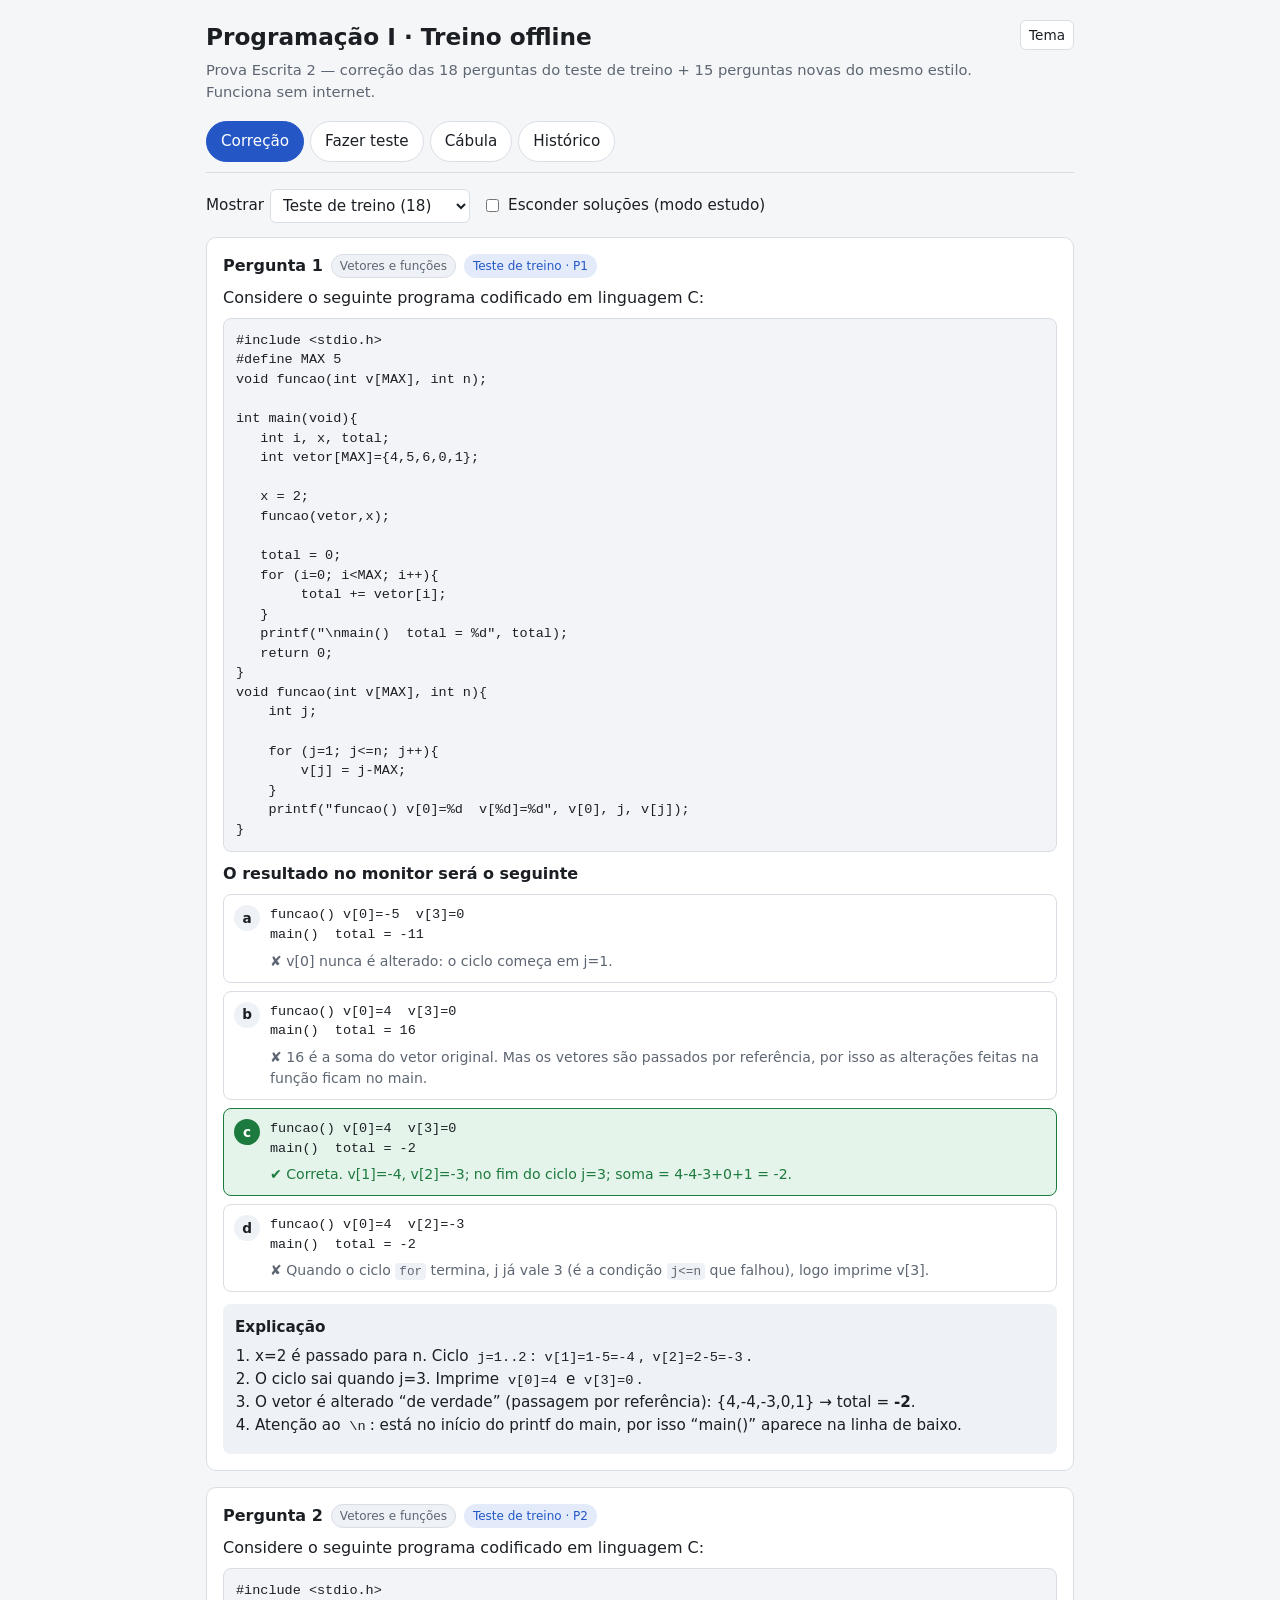
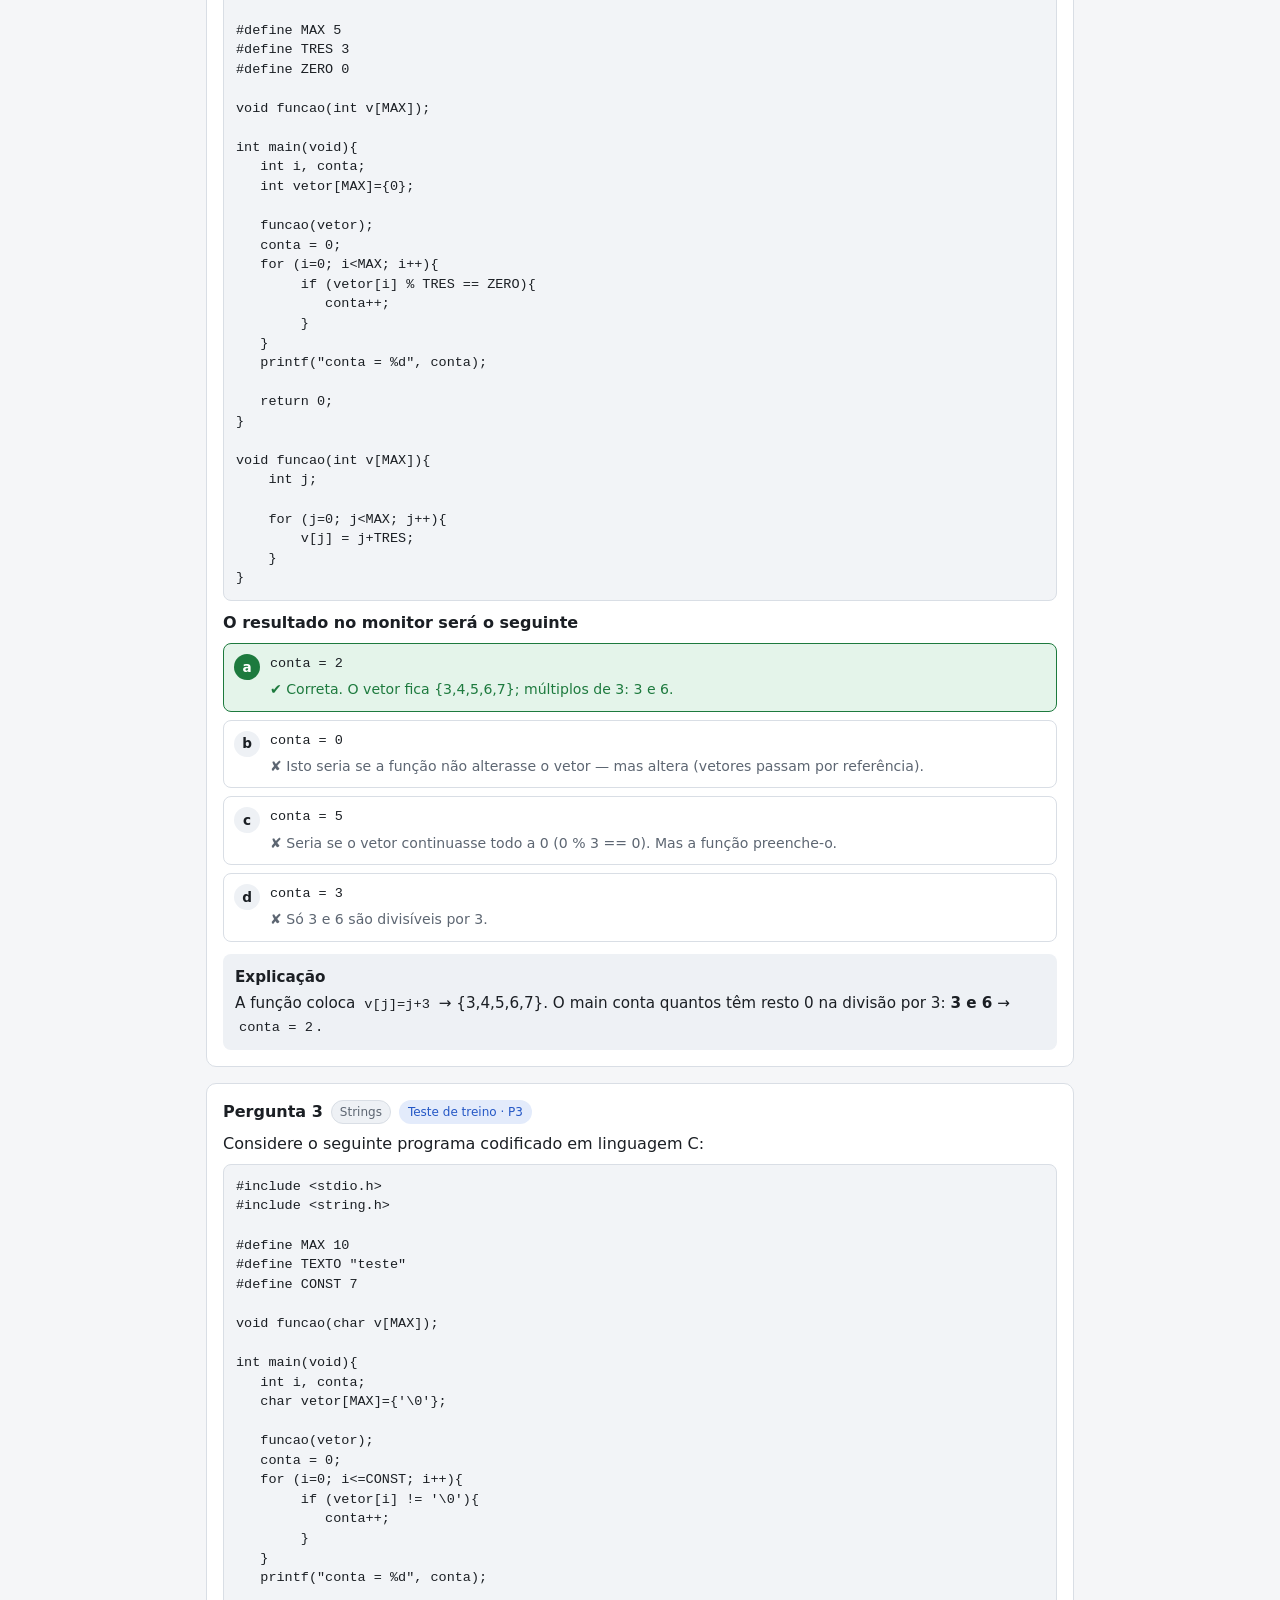
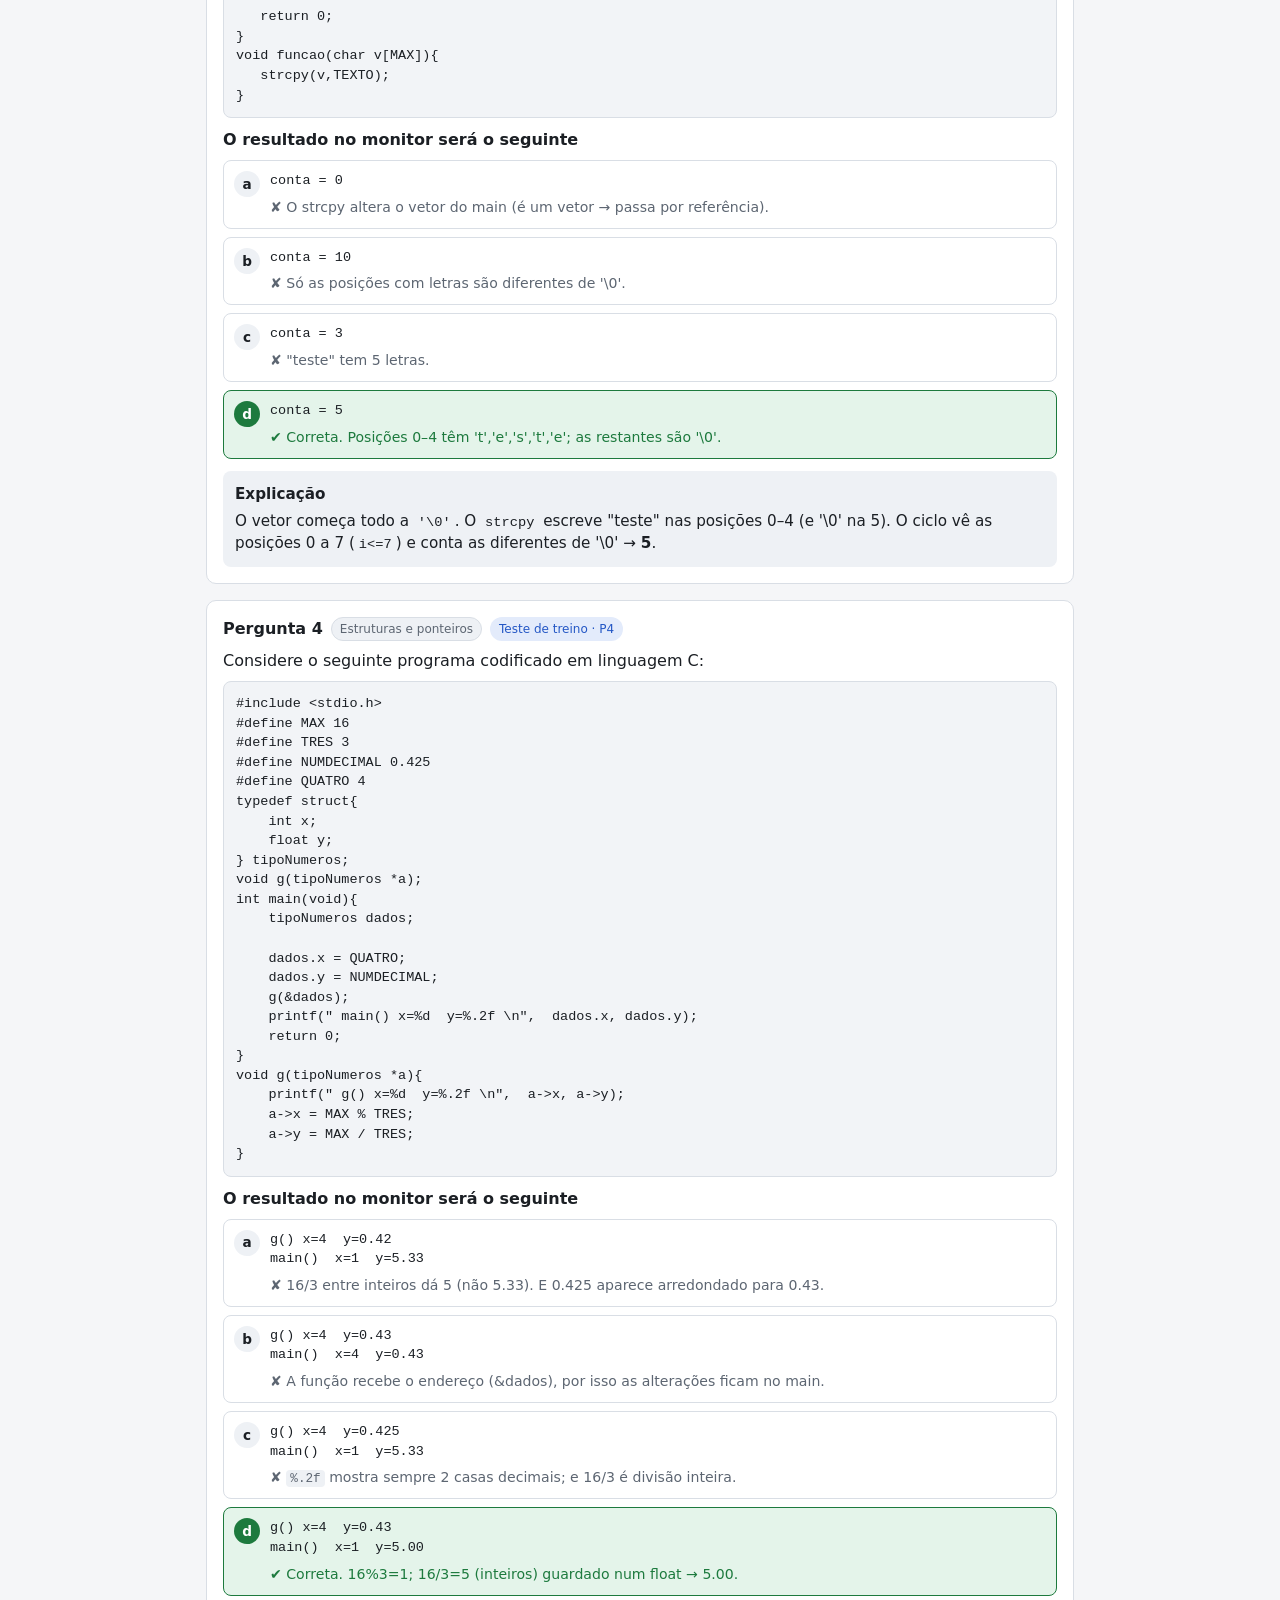
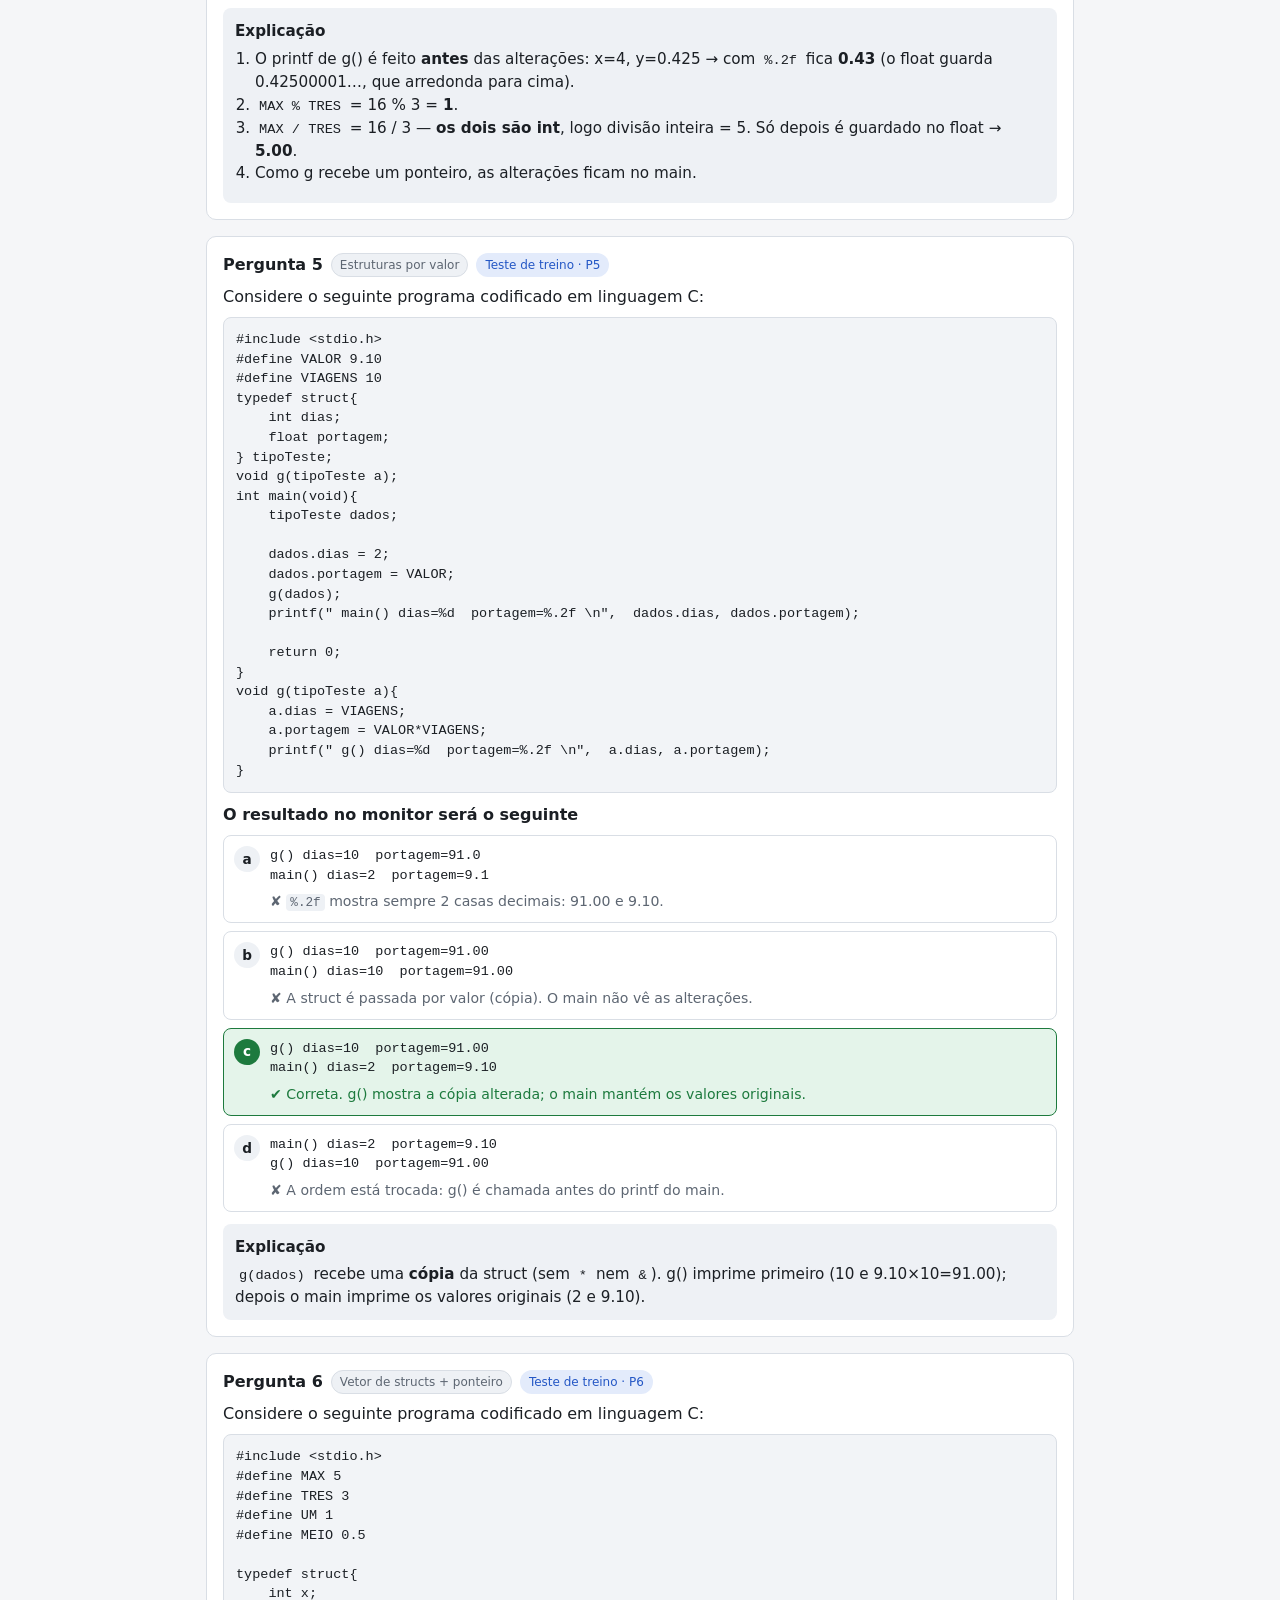
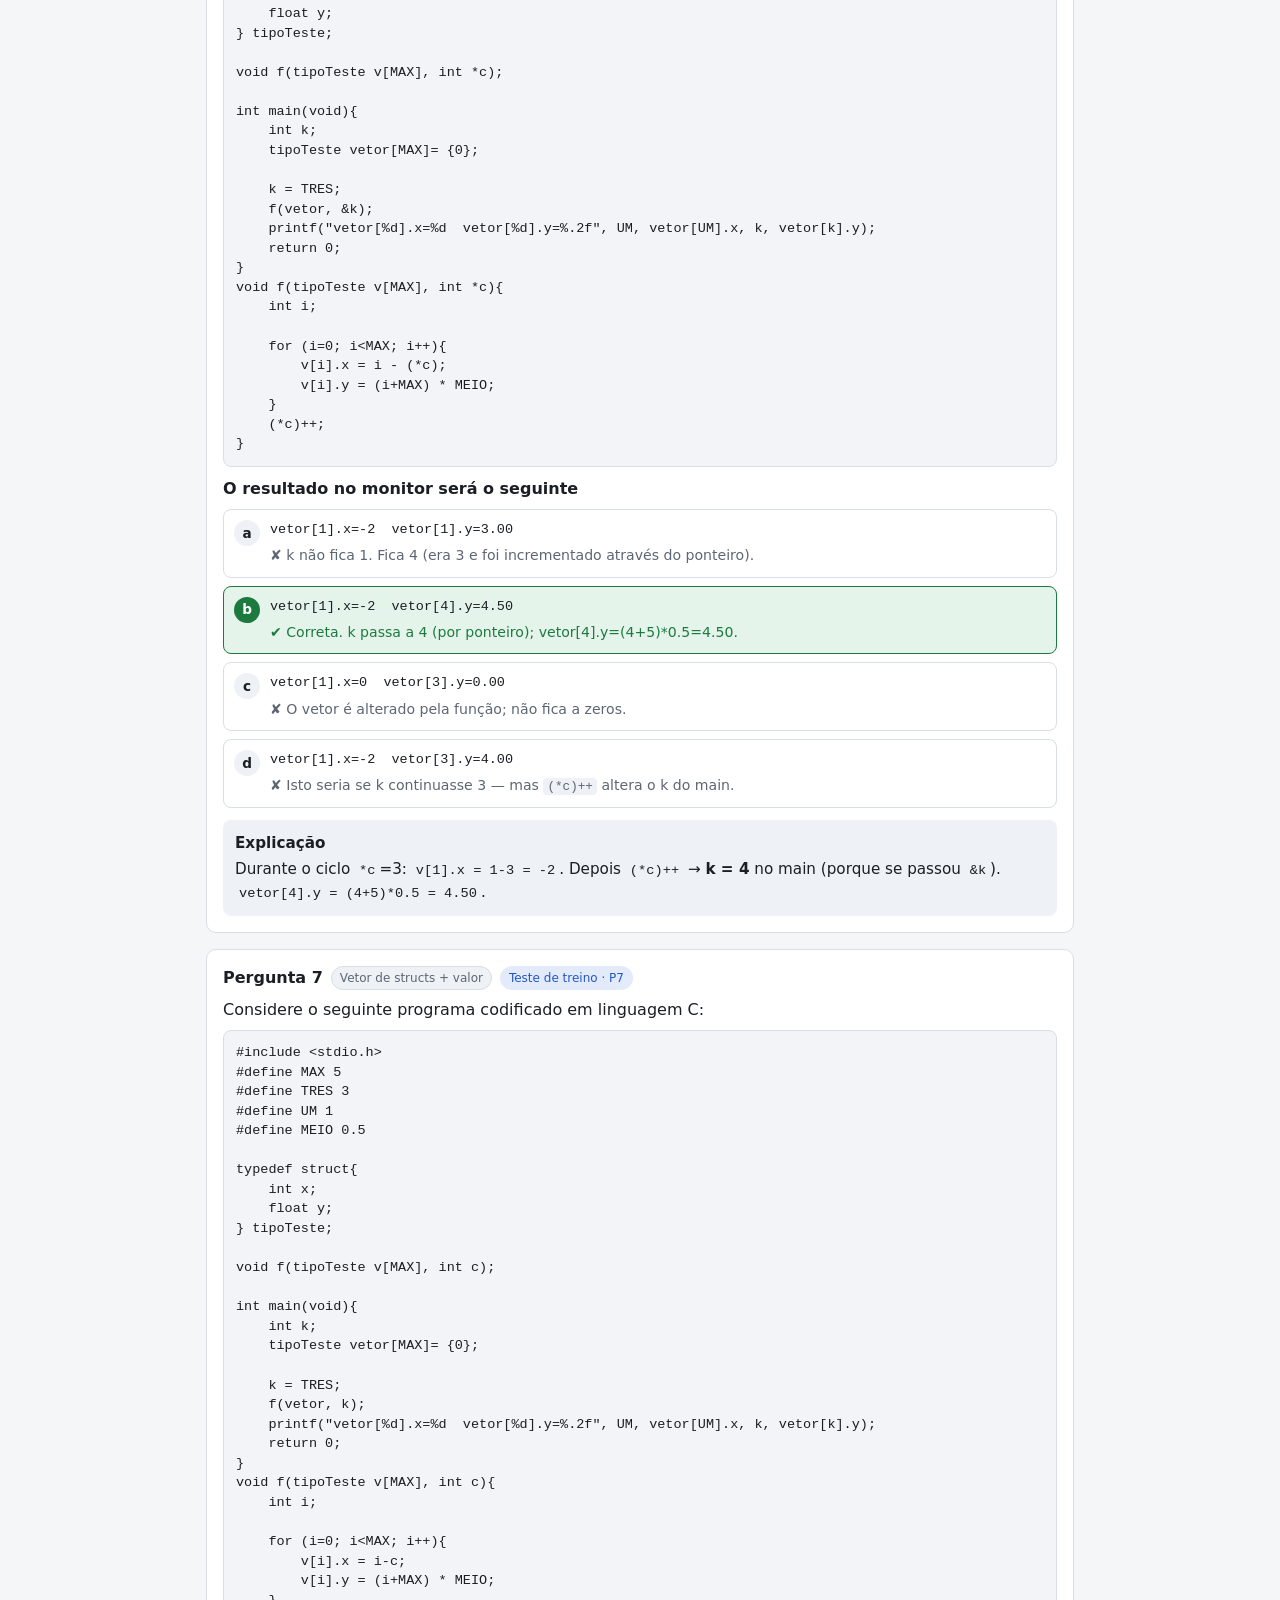
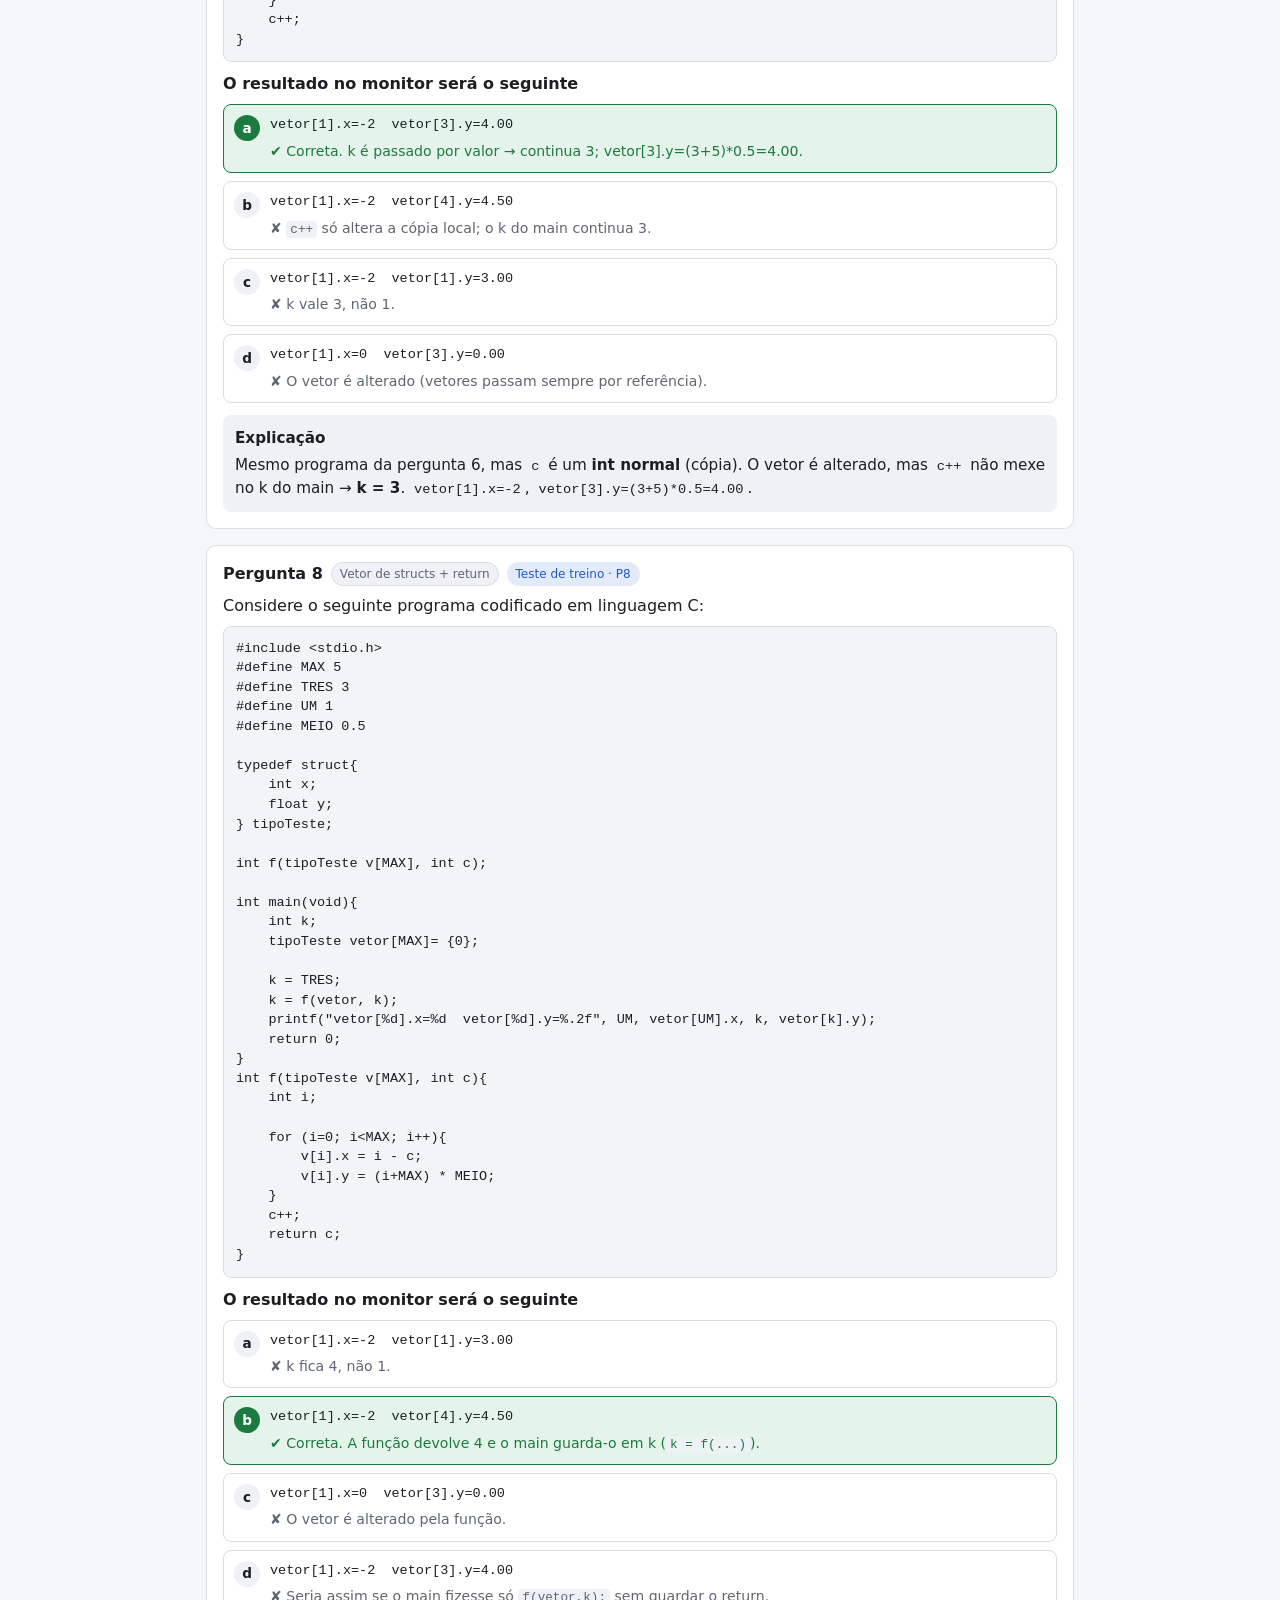
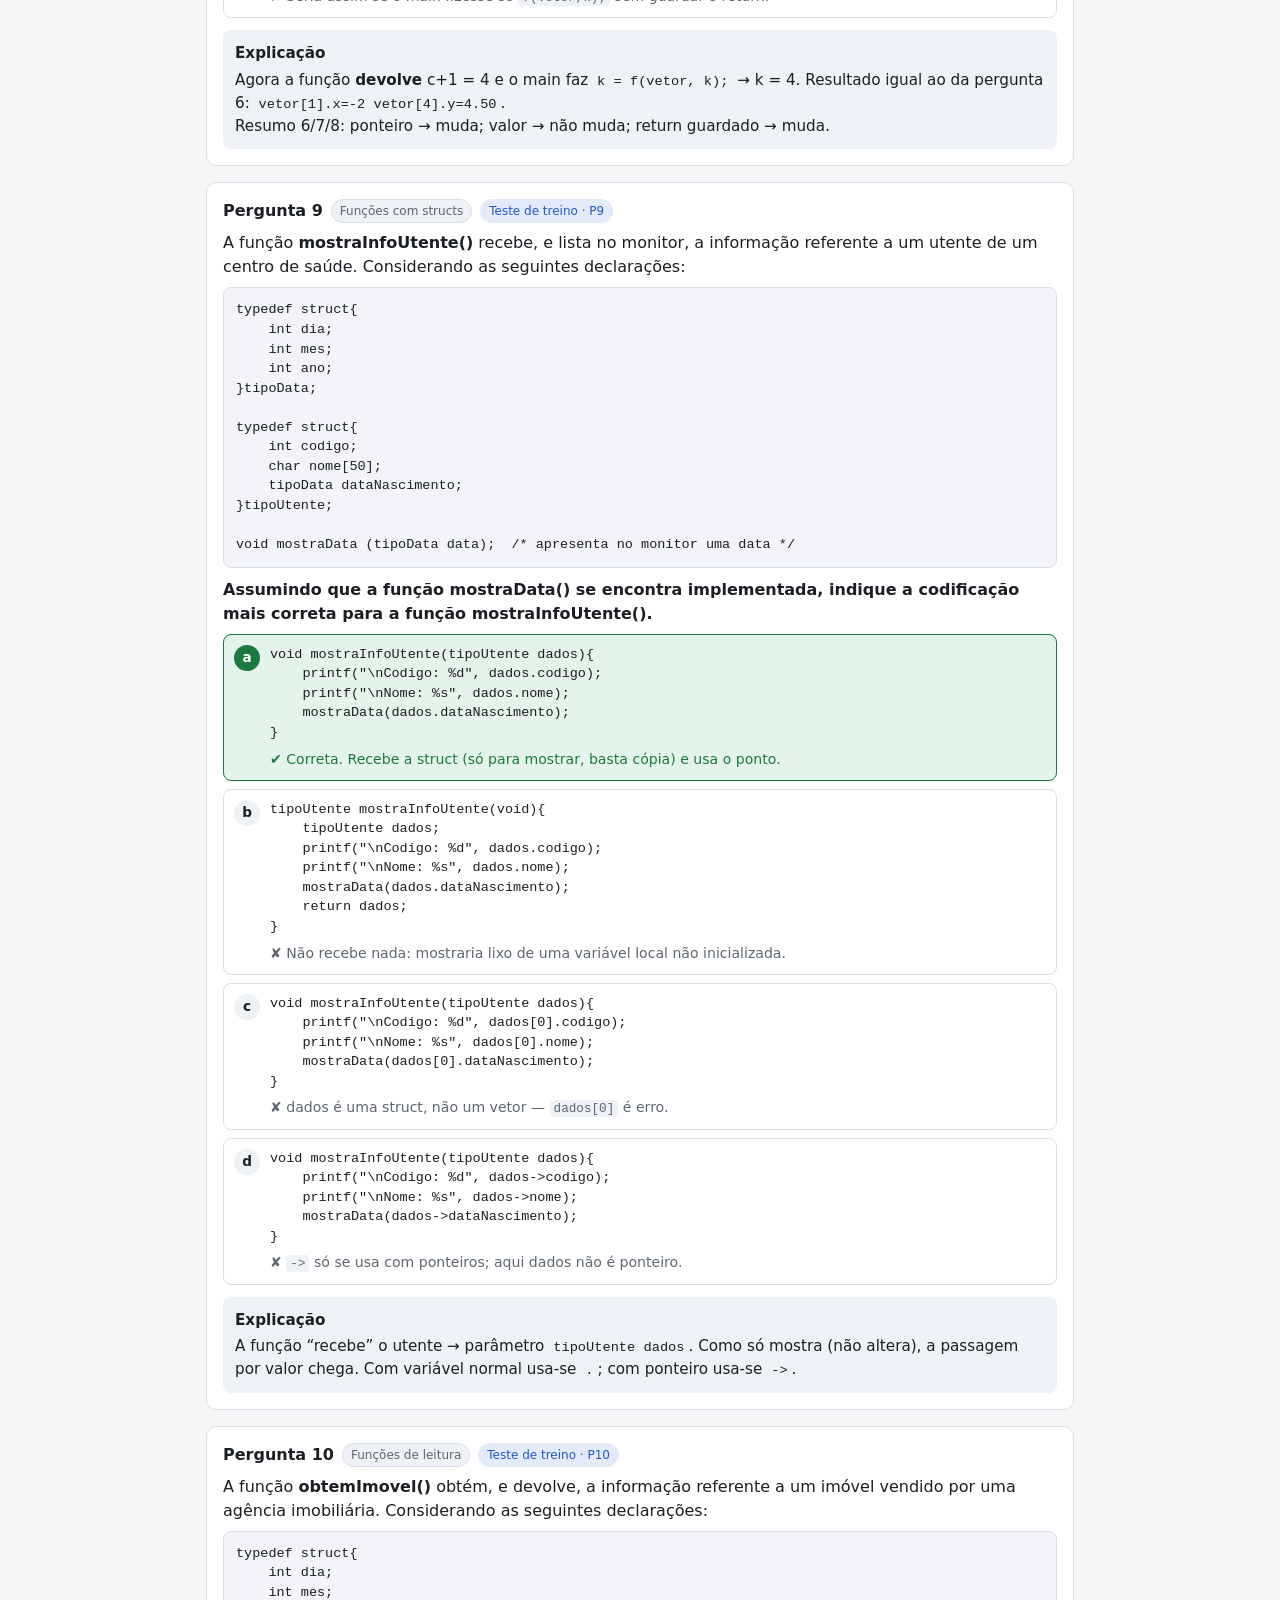
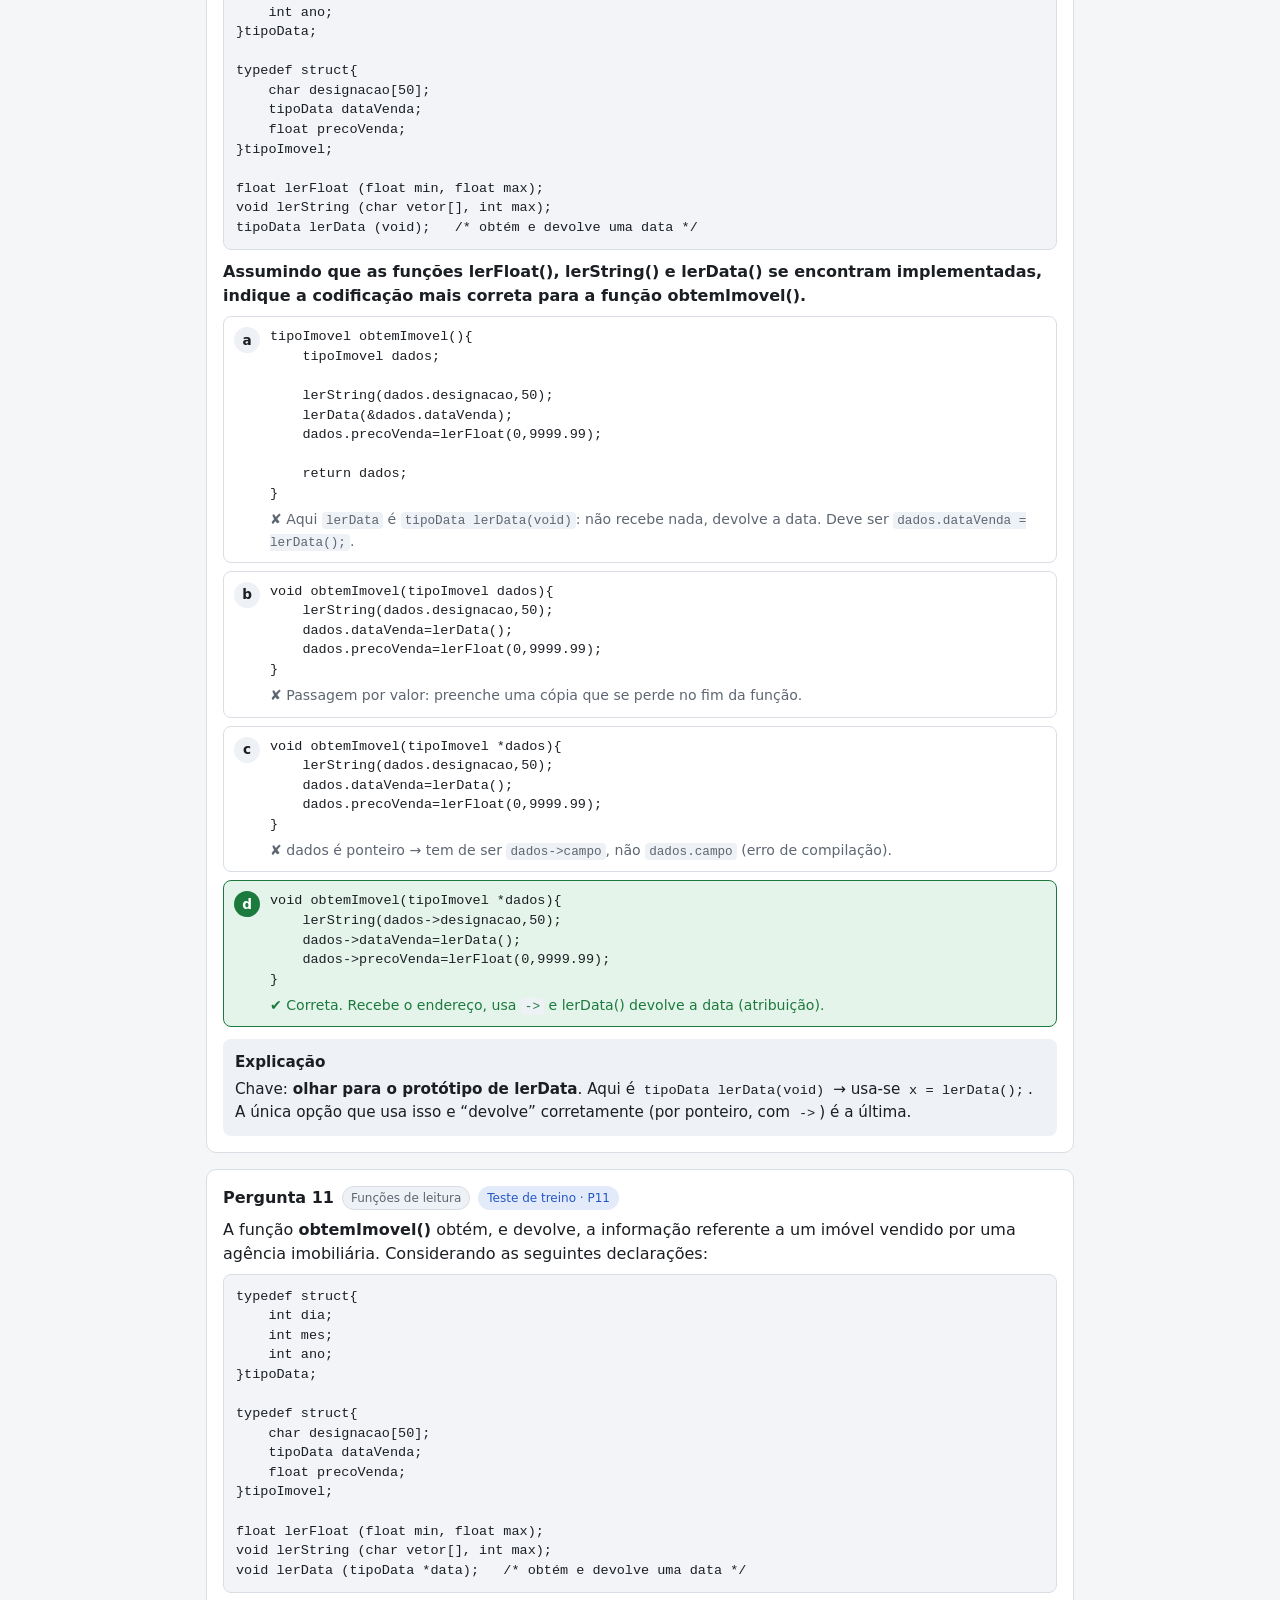
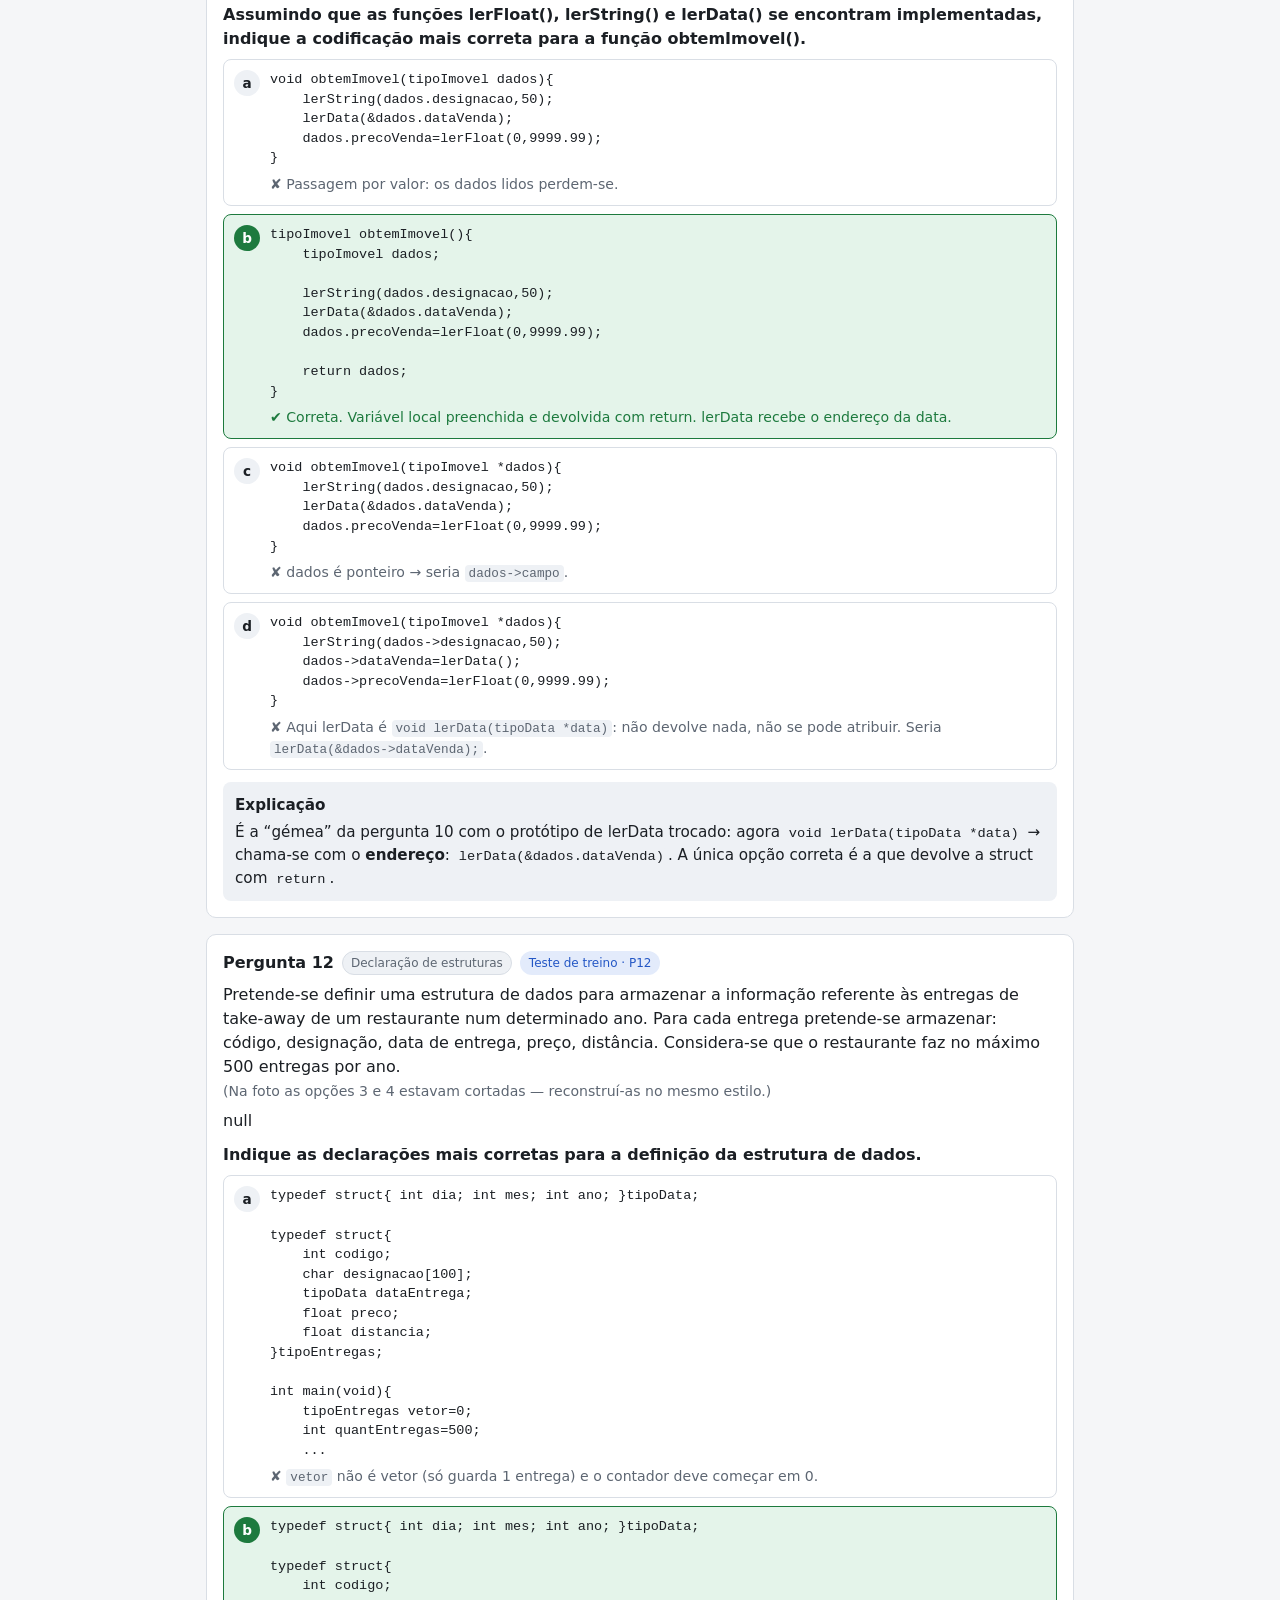
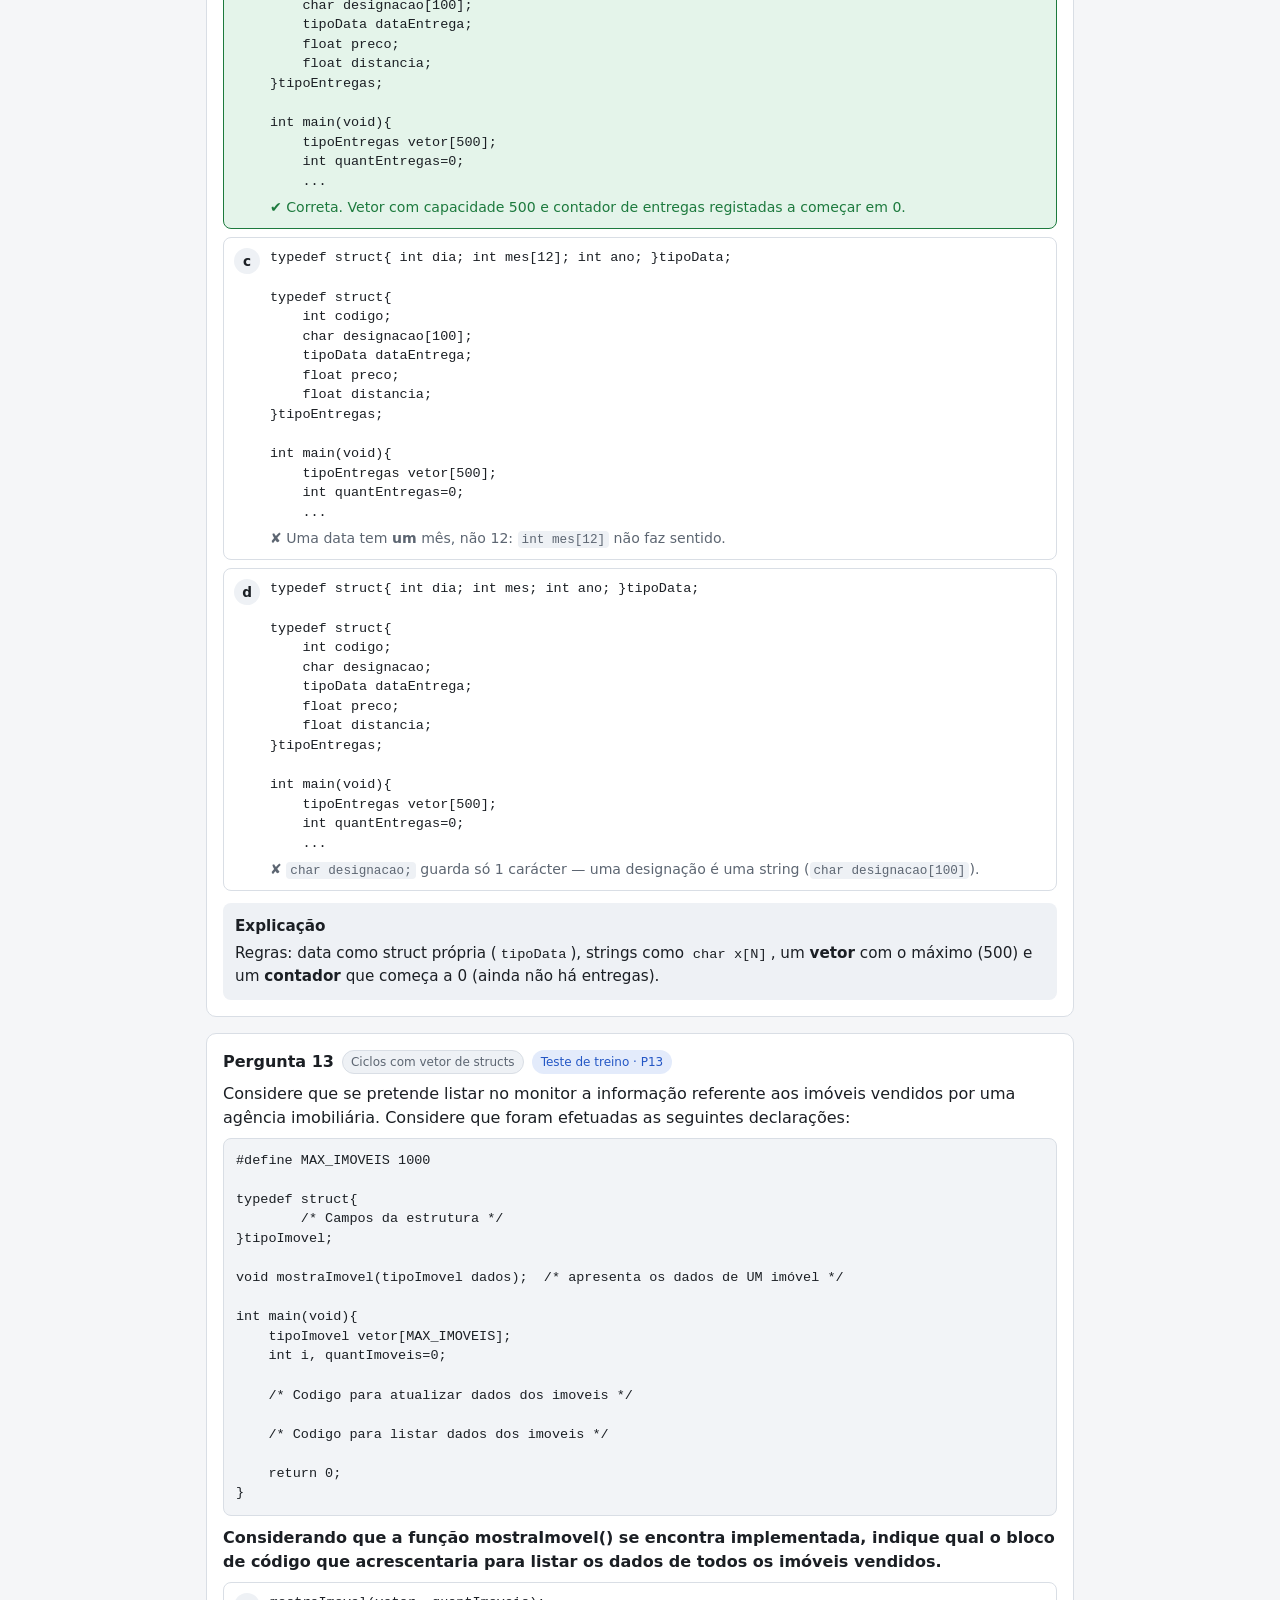
==== prog1-treino/index.html @ 9818167c "Add offline training app for Prog I (Prova Escrita 2) Single self-contained HTML page: corrected ans" ====
<!doctype html>
<html lang="pt">
<head>
<meta charset="utf-8">
<meta name="viewport" content="width=device-width, initial-scale=1">
<title>Prog I · Treino</title>
<style>
:root{
  --bg:#f5f6f8; --surface:#ffffff; --surface2:#eef1f5; --text:#1b1f24; --muted:#5d6672;
  --border:#d9dee5; --accent:#2457c5; --accent-weak:#e3ebfb;
  --ok:#1d7a3e; --ok-bg:#e4f4ea; --bad:#b3261e; --bad-bg:#fbe8e6; --warn:#8a5a00; --warn-bg:#fdf1d8;
  --code-bg:#f2f4f7; --code-text:#1b1f24;
  --radius:10px;
}
@media (prefers-color-scheme: dark){
  :root:not([data-theme="light"]){
    --bg:#121417; --surface:#1b1e23; --surface2:#23272e; --text:#e6e8eb; --muted:#9aa3ae;
    --border:#30353d; --accent:#7aa2ff; --accent-weak:#1f2a44;
    --ok:#5fd28a; --ok-bg:#16301f; --bad:#ff8a80; --bad-bg:#3a1a18; --warn:#f5c35b; --warn-bg:#3a2e12;
    --code-bg:#15181c; --code-text:#e6e8eb;
  }
}
:root[data-theme="dark"]{
  --bg:#121417; --surface:#1b1e23; --surface2:#23272e; --text:#e6e8eb; --muted:#9aa3ae;
  --border:#30353d; --accent:#7aa2ff; --accent-weak:#1f2a44;
  --ok:#5fd28a; --ok-bg:#16301f; --bad:#ff8a80; --bad-bg:#3a1a18; --warn:#f5c35b; --warn-bg:#3a2e12;
  --code-bg:#15181c; --code-text:#e6e8eb;
}
*{box-sizing:border-box}
html,body{margin:0}
body{background:var(--bg);color:var(--text);font:16px/1.5 system-ui,-apple-system,"Segoe UI",Roboto,sans-serif}
.wrap{max-width:900px;margin:0 auto;padding:0 16px 64px}
header{padding:20px 0 8px}
header h1{margin:0;font-size:1.45rem}
header p{margin:4px 0 0;color:var(--muted);font-size:.92rem}
.tabs{position:sticky;top:0;z-index:5;background:var(--bg);display:flex;gap:6px;padding:10px 0;border-bottom:1px solid var(--border);overflow-x:auto}
.tabs button{flex:0 0 auto;border:1px solid var(--border);background:var(--surface);color:var(--text);padding:8px 14px;border-radius:999px;font:inherit;font-size:.95rem;cursor:pointer}
.tabs button.on{background:var(--accent);border-color:var(--accent);color:#fff}
section.tab{display:none;padding-top:16px}
section.tab.on{display:block}
.card{background:var(--surface);border:1px solid var(--border);border-radius:var(--radius);padding:16px;margin:0 0 16px}
.qhead{display:flex;flex-wrap:wrap;align-items:center;gap:8px;margin-bottom:8px}
.qnum{font-weight:700}
.chip{font-size:.75rem;padding:2px 8px;border-radius:999px;background:var(--surface2);color:var(--muted);border:1px solid var(--border)}
.chip-o{background:var(--accent-weak);color:var(--accent);border-color:transparent}
.chip-n{background:var(--warn-bg);color:var(--warn);border-color:transparent}
.qtxt{margin:6px 0}
.qask{margin:10px 0 6px;font-weight:600}
pre{margin:0;font:13.5px/1.45 ui-monospace,SFMono-Regular,Menlo,Consolas,"Liberation Mono",monospace;white-space:pre;overflow-x:auto}
pre.code{background:var(--code-bg);color:var(--code-text);border:1px solid var(--border);border-radius:8px;padding:12px;margin:8px 0}
code{font:0.9em ui-monospace,SFMono-Regular,Menlo,Consolas,monospace;background:var(--surface2);padding:1px 4px;border-radius:4px}
ol.opts{list-style:none;margin:8px 0 0;padding:0;display:grid;gap:8px}
.opt{display:flex;gap:10px;border:1px solid var(--border);border-radius:8px;padding:10px;background:var(--surface)}
.opt .letter{flex:0 0 26px;height:26px;border-radius:50%;display:grid;place-items:center;background:var(--surface2);font-weight:700;font-size:.85rem}
.optbody{min-width:0;flex:1}
.opt.ok{border-color:var(--ok);background:var(--ok-bg)}
.opt.ok .letter{background:var(--ok);color:#fff}
.opt.bad .why{color:var(--muted)}
.opt.chosen-bad{border-color:var(--bad);background:var(--bad-bg)}
.opt.chosen-bad .letter{background:var(--bad);color:#fff}
.why{font-size:.88rem;margin-top:6px}
.opt.ok .why{color:var(--ok)}
.tag{display:inline-block;font-size:.72rem;font-weight:700;padding:1px 6px;border-radius:4px;margin-left:6px;vertical-align:middle}
.tag.mine{background:var(--accent);color:#fff}
.exp{margin-top:12px;padding:12px;border-radius:8px;background:var(--surface2);font-size:.95rem}
.exp strong:first-child{display:block;margin-bottom:4px}
.exp ul,.exp ol{margin:6px 0;padding-left:20px}
.hidden-sol .opt.ok{border-color:var(--border);background:var(--surface)}
.hidden-sol .opt.ok .letter{background:var(--surface2);color:var(--text)}
.hidden-sol .why,.hidden-sol .exp{display:none}
.reveal{display:none;margin-top:10px}
.hidden-sol .reveal{display:inline-block}
.toolbar{display:flex;flex-wrap:wrap;gap:12px;align-items:center;margin-bottom:14px}
.toolbar label{display:flex;gap:6px;align-items:center;font-size:.95rem}
select,input[type=number]{font:inherit;padding:6px 8px;border-radius:6px;border:1px solid var(--border);background:var(--surface);color:var(--text)}
.btn{font:inherit;border:1px solid var(--accent);background:var(--accent);color:#fff;padding:9px 16px;border-radius:8px;cursor:pointer}
.btn.ghost{background:transparent;color:var(--accent)}
.btn.danger{border-color:var(--bad);background:transparent;color:var(--bad)}
.btn:disabled{opacity:.45;cursor:default}
.form{display:grid;gap:12px;max-width:520px}
.form label{display:grid;gap:4px;font-size:.95rem}
.form .row{display:flex;gap:8px;align-items:center}
.note{font-size:.88rem;color:var(--muted)}
.banner{border:1px solid var(--warn);background:var(--warn-bg);color:var(--text);border-radius:8px;padding:12px;margin-bottom:14px;display:flex;flex-wrap:wrap;gap:10px;align-items:center}
.runbar{position:sticky;top:57px;z-index:4;background:var(--bg);display:flex;justify-content:space-between;align-items:center;gap:8px;padding:8px 0;flex-wrap:wrap}
.timer{font-variant-numeric:tabular-nums;font-weight:700;padding:4px 10px;border-radius:6px;background:var(--surface2)}
.timer.low{background:var(--bad-bg);color:var(--bad)}
label.ans{display:flex;gap:10px;align-items:flex-start;border:1px solid var(--border);border-radius:8px;padding:10px;cursor:pointer;background:var(--surface)}
label.ans:hover{border-color:var(--accent)}
label.ans.sel{border-color:var(--accent);background:var(--accent-weak)}
label.ans input{margin-top:4px;flex:0 0 auto}
.navrow{display:flex;justify-content:space-between;gap:8px;margin:12px 0}
.grid{display:flex;flex-wrap:wrap;gap:6px;margin-top:8px}
.grid button{width:38px;height:38px;border-radius:6px;border:1px solid var(--border);background:var(--surface);color:var(--text);font:inherit;font-size:.85rem;cursor:pointer}
.grid button.done{background:var(--surface2);border-color:var(--muted)}
.grid button.cur{outline:2px solid var(--accent);outline-offset:1px}
.grid button.ok{background:var(--ok-bg);border-color:var(--ok);color:var(--ok)}
.grid button.bad{background:var(--bad-bg);border-color:var(--bad);color:var(--bad)}
.stats{display:grid;grid-template-columns:repeat(auto-fit,minmax(120px,1fr));gap:10px;margin:10px 0 16px}
.stat{background:var(--surface);border:1px solid var(--border);border-radius:8px;padding:12px}
.stat .v{font-size:1.6rem;font-weight:700;font-variant-numeric:tabular-nums}
.stat .l{font-size:.82rem;color:var(--muted)}
.stat.ok .v{color:var(--ok)} .stat.bad .v{color:var(--bad)}
table{width:100%;border-collapse:collapse;font-size:.92rem}
th,td{text-align:left;padding:8px;border-bottom:1px solid var(--border)}
th{color:var(--muted);font-weight:600}
.tablewrap{overflow-x:auto}
.cab h2{font-size:1.1rem;margin:0 0 8px}
.cab p,.cab li{font-size:.95rem}
.cab ul{padding-left:20px;margin:6px 0}
header{display:flex;justify-content:space-between;align-items:flex-start;gap:12px}
.theme{flex:0 0 auto}
.theme button{font:inherit;font-size:.85rem;border:1px solid var(--border);background:var(--surface);color:var(--text);border-radius:6px;padding:4px 8px;cursor:pointer}
</style>
</head>
<body>
<div class="wrap">
<header>
  <div>
  <h1>Programação I · Treino offline</h1>
  <p>Prova Escrita 2 — correção das 18 perguntas do teste de treino + 15 perguntas novas do mesmo estilo. Funciona sem internet.</p>
  </div>
  <div class="theme"><button id="themeBtn" type="button">Tema</button></div>
</header>

<nav class="tabs" id="tabs">
  <button data-tab="correcao" class="on">Correção</button>
  <button data-tab="teste">Fazer teste</button>
  <button data-tab="cabula">Cábula</button>
  <button data-tab="historico">Histórico</button>
</nav>

<section class="tab on" id="tab-correcao">
  <div class="toolbar">
    <label>Mostrar
      <select id="f-src">
        <option value="orig">Teste de treino (18)</option>
        <option value="novo">Perguntas novas (15)</option>
        <option value="all">Todas (33)</option>
      </select>
    </label>
    <label><input type="checkbox" id="f-hide"> Esconder soluções (modo estudo)</label>
  </div>
  <div id="corr-list"></div>
</section>

<section class="tab" id="tab-teste">
  <div id="t-resume"></div>
  <div id="t-setup" class="card">
    <h2 style="margin-top:0;font-size:1.15rem">Configurar teste</h2>
    <div class="form">
      <label>Perguntas
        <select id="t-pool">
          <option value="orig">As 18 do teste de treino</option>
          <option value="novo">As 15 perguntas novas</option>
          <option value="mix">18 aleatórias (de todas)</option>
          <option value="all">Todas (33)</option>
        </select>
      </label>
      <label>Desconto por resposta errada
        <select id="t-pen">
          <option value="0">Sem desconto</option>
          <option value="0.25" selected>−0,25 por errada</option>
          <option value="0.3333">−1/3 por errada</option>
          <option value="0.5">−0,5 por errada</option>
        </select>
        <span class="note">Não sei qual é o desconto que o teu professor aplica — ajusta aqui. “Não responder” vale sempre 0.</span>
      </label>
      <label>Tempo limite (minutos, 0 = sem limite)
        <input type="number" id="t-mins" min="0" max="300" value="0">
      </label>
      <label class="row"><input type="checkbox" id="t-shufq" checked> Baralhar a ordem das perguntas</label>
      <label class="row"><input type="checkbox" id="t-shufo" checked> Baralhar a ordem das opções</label>
      <div><button class="btn" id="t-start" type="button">Começar teste</button></div>
    </div>
  </div>
  <div id="t-run" hidden></div>
  <div id="t-result" hidden></div>
</section>

<section class="tab cab" id="tab-cabula"></section>

<section class="tab" id="tab-historico">
  <div id="hist"></div>
</section>
</div>

<script>
"use strict";
const C = String.raw;

/* ============================================================
   PERGUNTAS
   ops: [texto, correta?, porquê]
   ============================================================ */

const DECL_IMOVEL = C`#define MAX_IMOVEIS 1000

typedef struct{
        /* Campos da estrutura */
}tipoImovel;`;

const DECL_IMOVEL_DATA = C`typedef struct{
    int dia;
    int mes;
    int ano;
}tipoData;

typedef struct{
    char designacao[50];
    tipoData dataVenda;
    float precoVenda;
}tipoImovel;`;

const OPTS_F = [
  "vetor[1].x=-2  vetor[1].y=3.00",
  "vetor[1].x=-2  vetor[4].y=4.50",
  "vetor[1].x=0  vetor[3].y=0.00",
  "vetor[1].x=-2  vetor[3].y=4.00"
];

const QS = [
/* ---------------- 1 ---------------- */
{ id:"O1", src:"orig", label:"Pergunta 1", tema:"Vetores e funções",
  txt:"Considere o seguinte programa codificado em linguagem C:",
  code:C`#include <stdio.h>
#define MAX 5
void funcao(int v[MAX], int n);

int main(void){
   int i, x, total;
   int vetor[MAX]={4,5,6,0,1};

   x = 2;
   funcao(vetor,x);

   total = 0;
   for (i=0; i<MAX; i++){
        total += vetor[i];
   }
   printf("\nmain()  total = %d", total);
   return 0;
}
void funcao(int v[MAX], int n){
    int j;

    for (j=1; j<=n; j++){
        v[j] = j-MAX;
    }
    printf("funcao() v[0]=%d  v[%d]=%d", v[0], j, v[j]);
}`,
  ask:"O resultado no monitor será o seguinte",
  ops:[
    [C`funcao() v[0]=-5  v[3]=0
main()  total = -11`, false, C`v[0] nunca é alterado: o ciclo começa em j=1.`],
    [C`funcao() v[0]=4  v[3]=0
main()  total = 16`, false, C`16 é a soma do vetor original. Mas os vetores são passados por referência, por isso as alterações feitas na função ficam no main.`],
    [C`funcao() v[0]=4  v[3]=0
main()  total = -2`, true, C`v[1]=-4, v[2]=-3; no fim do ciclo j=3; soma = 4-4-3+0+1 = -2.`],
    [C`funcao() v[0]=4  v[2]=-3
main()  total = -2`, false, C`Quando o ciclo <code>for</code> termina, j já vale 3 (é a condição <code>j&lt;=n</code> que falhou), logo imprime v[3].`]
  ],
  exp:C`<ol>
<li>x=2 é passado para n. Ciclo <code>j=1..2</code>: <code>v[1]=1-5=-4</code>, <code>v[2]=2-5=-3</code>.</li>
<li>O ciclo sai quando j=3. Imprime <code>v[0]=4</code> e <code>v[3]=0</code>.</li>
<li>O vetor é alterado “de verdade” (passagem por referência): {4,-4,-3,0,1} → total = <b>-2</b>.</li>
<li>Atenção ao <code>\n</code>: está no início do printf do main, por isso “main()” aparece na linha de baixo.</li></ol>`
},
/* ---------------- 2 ---------------- */
{ id:"O2", src:"orig", label:"Pergunta 2", tema:"Vetores e funções",
  txt:"Considere o seguinte programa codificado em linguagem C:",
  code:C`#include <stdio.h>

#define MAX 5
#define TRES 3
#define ZERO 0

void funcao(int v[MAX]);

int main(void){
   int i, conta;
   int vetor[MAX]={0};

   funcao(vetor);
   conta = 0;
   for (i=0; i<MAX; i++){
        if (vetor[i] % TRES == ZERO){
           conta++;
        }
   }
   printf("conta = %d", conta);

   return 0;
}

void funcao(int v[MAX]){
    int j;

    for (j=0; j<MAX; j++){
        v[j] = j+TRES;
    }
}`,
  ask:"O resultado no monitor será o seguinte",
  ops:[
    ["conta = 2", true, C`O vetor fica {3,4,5,6,7}; múltiplos de 3: 3 e 6.`],
    ["conta = 0", false, C`Isto seria se a função não alterasse o vetor — mas altera (vetores passam por referência).`],
    ["conta = 5", false, C`Seria se o vetor continuasse todo a 0 (0 % 3 == 0). Mas a função preenche-o.`],
    ["conta = 3", false, C`Só 3 e 6 são divisíveis por 3.`]
  ],
  exp:C`A função coloca <code>v[j]=j+3</code> → {3,4,5,6,7}. O main conta quantos têm resto 0 na divisão por 3: <b>3 e 6</b> → <code>conta = 2</code>.`
},
/* ---------------- 3 ---------------- */
{ id:"O3", src:"orig", label:"Pergunta 3", tema:"Strings",
  txt:"Considere o seguinte programa codificado em linguagem C:",
  code:C`#include <stdio.h>
#include <string.h>

#define MAX 10
#define TEXTO "teste"
#define CONST 7

void funcao(char v[MAX]);

int main(void){
   int i, conta;
   char vetor[MAX]={'\0'};

   funcao(vetor);
   conta = 0;
   for (i=0; i<=CONST; i++){
        if (vetor[i] != '\0'){
           conta++;
        }
   }
   printf("conta = %d", conta);

   return 0;
}
void funcao(char v[MAX]){
   strcpy(v,TEXTO);
}`,
  ask:"O resultado no monitor será o seguinte",
  ops:[
    ["conta = 0", false, C`O strcpy altera o vetor do main (é um vetor → passa por referência).`],
    ["conta = 10", false, C`Só as posições com letras são diferentes de '\0'.`],
    ["conta = 3", false, C`"teste" tem 5 letras.`],
    ["conta = 5", true, C`Posições 0–4 têm 't','e','s','t','e'; as restantes são '\0'.`]
  ],
  exp:C`O vetor começa todo a <code>'\0'</code>. O <code>strcpy</code> escreve "teste" nas posições 0–4 (e '\0' na 5). O ciclo vê as posições 0 a 7 (<code>i&lt;=7</code>) e conta as diferentes de '\0' → <b>5</b>.`
},
/* ---------------- 4 ---------------- */
{ id:"O4", src:"orig", label:"Pergunta 4", tema:"Estruturas e ponteiros",
  txt:"Considere o seguinte programa codificado em linguagem C:",
  code:C`#include <stdio.h>
#define MAX 16
#define TRES 3
#define NUMDECIMAL 0.425
#define QUATRO 4
typedef struct{
    int x;
    float y;
} tipoNumeros;
void g(tipoNumeros *a);
int main(void){
    tipoNumeros dados;

    dados.x = QUATRO;
    dados.y = NUMDECIMAL;
    g(&dados);
    printf(" main() x=%d  y=%.2f \n",  dados.x, dados.y);
    return 0;
}
void g(tipoNumeros *a){
    printf(" g() x=%d  y=%.2f \n",  a->x, a->y);
    a->x = MAX % TRES;
    a->y = MAX / TRES;
}`,
  ask:"O resultado no monitor será o seguinte",
  ops:[
    [C`g() x=4  y=0.42
main()  x=1  y=5.33`, false, C`16/3 entre inteiros dá 5 (não 5.33). E 0.425 aparece arredondado para 0.43.`],
    [C`g() x=4  y=0.43
main()  x=4  y=0.43`, false, C`A função recebe o endereço (&dados), por isso as alterações ficam no main.`],
    [C`g() x=4  y=0.425
main()  x=1  y=5.33`, false, C`<code>%.2f</code> mostra sempre 2 casas decimais; e 16/3 é divisão inteira.`],
    [C`g() x=4  y=0.43
main()  x=1  y=5.00`, true, C`16%3=1; 16/3=5 (inteiros) guardado num float → 5.00.`]
  ],
  exp:C`<ol>
<li>O printf de g() é feito <b>antes</b> das alterações: x=4, y=0.425 → com <code>%.2f</code> fica <b>0.43</b> (o float guarda 0.42500001…, que arredonda para cima).</li>
<li><code>MAX % TRES</code> = 16 % 3 = <b>1</b>.</li>
<li><code>MAX / TRES</code> = 16 / 3 — <b>os dois são int</b>, logo divisão inteira = 5. Só depois é guardado no float → <b>5.00</b>.</li>
<li>Como g recebe um ponteiro, as alterações ficam no main.</li></ol>`
},
/* ---------------- 5 ---------------- */
{ id:"O5", src:"orig", label:"Pergunta 5", tema:"Estruturas por valor",
  txt:"Considere o seguinte programa codificado em linguagem C:",
  code:C`#include <stdio.h>
#define VALOR 9.10
#define VIAGENS 10
typedef struct{
    int dias;
    float portagem;
} tipoTeste;
void g(tipoTeste a);
int main(void){
    tipoTeste dados;

    dados.dias = 2;
    dados.portagem = VALOR;
    g(dados);
    printf(" main() dias=%d  portagem=%.2f \n",  dados.dias, dados.portagem);

    return 0;
}
void g(tipoTeste a){
    a.dias = VIAGENS;
    a.portagem = VALOR*VIAGENS;
    printf(" g() dias=%d  portagem=%.2f \n",  a.dias, a.portagem);
}`,
  ask:"O resultado no monitor será o seguinte",
  ops:[
    [C`g() dias=10  portagem=91.0
main() dias=2  portagem=9.1`, false, C`<code>%.2f</code> mostra sempre 2 casas decimais: 91.00 e 9.10.`],
    [C`g() dias=10  portagem=91.00
main() dias=10  portagem=91.00`, false, C`A struct é passada por valor (cópia). O main não vê as alterações.`],
    [C`g() dias=10  portagem=91.00
main() dias=2  portagem=9.10`, true, C`g() mostra a cópia alterada; o main mantém os valores originais.`],
    [C`main() dias=2  portagem=9.10
g() dias=10  portagem=91.00`, false, C`A ordem está trocada: g() é chamada antes do printf do main.`]
  ],
  exp:C`<code>g(dados)</code> recebe uma <b>cópia</b> da struct (sem <code>*</code> nem <code>&amp;</code>). g() imprime primeiro (10 e 9.10×10=91.00); depois o main imprime os valores originais (2 e 9.10).`
},
/* ---------------- 6 ---------------- */
{ id:"O6", src:"orig", label:"Pergunta 6", tema:"Vetor de structs + ponteiro",
  txt:"Considere o seguinte programa codificado em linguagem C:",
  code:C`#include <stdio.h>
#define MAX 5
#define TRES 3
#define UM 1
#define MEIO 0.5

typedef struct{
    int x;
    float y;
} tipoTeste;

void f(tipoTeste v[MAX], int *c);

int main(void){
    int k;
    tipoTeste vetor[MAX]= {0};

    k = TRES;
    f(vetor, &k);
    printf("vetor[%d].x=%d  vetor[%d].y=%.2f", UM, vetor[UM].x, k, vetor[k].y);
    return 0;
}
void f(tipoTeste v[MAX], int *c){
    int i;

    for (i=0; i<MAX; i++){
        v[i].x = i - (*c);
        v[i].y = (i+MAX) * MEIO;
    }
    (*c)++;
}`,
  ask:"O resultado no monitor será o seguinte",
  ops:[
    [OPTS_F[0], false, C`k não fica 1. Fica 4 (era 3 e foi incrementado através do ponteiro).`],
    [OPTS_F[1], true, C`k passa a 4 (por ponteiro); vetor[4].y=(4+5)*0.5=4.50.`],
    [OPTS_F[2], false, C`O vetor é alterado pela função; não fica a zeros.`],
    [OPTS_F[3], false, C`Isto seria se k continuasse 3 — mas <code>(*c)++</code> altera o k do main.`]
  ],
  exp:C`Durante o ciclo <code>*c</code>=3: <code>v[1].x = 1-3 = -2</code>. Depois <code>(*c)++</code> → <b>k = 4</b> no main (porque se passou <code>&amp;k</code>). <code>vetor[4].y = (4+5)*0.5 = 4.50</code>.`
},
/* ---------------- 7 ---------------- */
{ id:"O7", src:"orig", label:"Pergunta 7", tema:"Vetor de structs + valor",
  txt:"Considere o seguinte programa codificado em linguagem C:",
  code:C`#include <stdio.h>
#define MAX 5
#define TRES 3
#define UM 1
#define MEIO 0.5

typedef struct{
    int x;
    float y;
} tipoTeste;

void f(tipoTeste v[MAX], int c);

int main(void){
    int k;
    tipoTeste vetor[MAX]= {0};

    k = TRES;
    f(vetor, k);
    printf("vetor[%d].x=%d  vetor[%d].y=%.2f", UM, vetor[UM].x, k, vetor[k].y);
    return 0;
}
void f(tipoTeste v[MAX], int c){
    int i;

    for (i=0; i<MAX; i++){
        v[i].x = i-c;
        v[i].y = (i+MAX) * MEIO;
    }
    c++;
}`,
  ask:"O resultado no monitor será o seguinte",
  ops:[
    [OPTS_F[3], true, C`k é passado por valor → continua 3; vetor[3].y=(3+5)*0.5=4.00.`],
    [OPTS_F[1], false, C`<code>c++</code> só altera a cópia local; o k do main continua 3.`],
    [OPTS_F[0], false, C`k vale 3, não 1.`],
    [OPTS_F[2], false, C`O vetor é alterado (vetores passam sempre por referência).`]
  ],
  exp:C`Mesmo programa da pergunta 6, mas <code>c</code> é um <b>int normal</b> (cópia). O vetor é alterado, mas <code>c++</code> não mexe no k do main → <b>k = 3</b>. <code>vetor[1].x=-2</code>, <code>vetor[3].y=(3+5)*0.5=4.00</code>.`
},
/* ---------------- 8 ---------------- */
{ id:"O8", src:"orig", label:"Pergunta 8", tema:"Vetor de structs + return",
  txt:"Considere o seguinte programa codificado em linguagem C:",
  code:C`#include <stdio.h>
#define MAX 5
#define TRES 3
#define UM 1
#define MEIO 0.5

typedef struct{
    int x;
    float y;
} tipoTeste;

int f(tipoTeste v[MAX], int c);

int main(void){
    int k;
    tipoTeste vetor[MAX]= {0};

    k = TRES;
    k = f(vetor, k);
    printf("vetor[%d].x=%d  vetor[%d].y=%.2f", UM, vetor[UM].x, k, vetor[k].y);
    return 0;
}
int f(tipoTeste v[MAX], int c){
    int i;

    for (i=0; i<MAX; i++){
        v[i].x = i - c;
        v[i].y = (i+MAX) * MEIO;
    }
    c++;
    return c;
}`,
  ask:"O resultado no monitor será o seguinte",
  ops:[
    [OPTS_F[0], false, C`k fica 4, não 1.`],
    [OPTS_F[1], true, C`A função devolve 4 e o main guarda-o em k (<code>k = f(...)</code>).`],
    [OPTS_F[2], false, C`O vetor é alterado pela função.`],
    [OPTS_F[3], false, C`Seria assim se o main fizesse só <code>f(vetor,k);</code> sem guardar o return.`]
  ],
  exp:C`Agora a função <b>devolve</b> c+1 = 4 e o main faz <code>k = f(vetor, k);</code> → k = 4. Resultado igual ao da pergunta 6: <code>vetor[1].x=-2  vetor[4].y=4.50</code>.<br>Resumo 6/7/8: ponteiro → muda; valor → não muda; return guardado → muda.`
},
/* ---------------- 9 ---------------- */
{ id:"O9", src:"orig", label:"Pergunta 9", tema:"Funções com structs",
  txt:C`A função <b>mostraInfoUtente()</b> recebe, e lista no monitor, a informação referente a um utente de um centro de saúde. Considerando as seguintes declarações:`,
  code:C`typedef struct{
    int dia;
    int mes;
    int ano;
}tipoData;

typedef struct{
    int codigo;
    char nome[50];
    tipoData dataNascimento;
}tipoUtente;

void mostraData (tipoData data);  /* apresenta no monitor uma data */`,
  ask:C`Assumindo que a função mostraData() se encontra implementada, indique a codificação mais correta para a função <b>mostraInfoUtente()</b>.`,
  ops:[
    [C`void mostraInfoUtente(tipoUtente dados){
    printf("\nCodigo: %d", dados.codigo);
    printf("\nNome: %s", dados.nome);
    mostraData(dados.dataNascimento);
}`, true, C`Recebe a struct (só para mostrar, basta cópia) e usa o ponto.`],
    [C`tipoUtente mostraInfoUtente(void){
    tipoUtente dados;
    printf("\nCodigo: %d", dados.codigo);
    printf("\nNome: %s", dados.nome);
    mostraData(dados.dataNascimento);
    return dados;
}`, false, C`Não recebe nada: mostraria lixo de uma variável local não inicializada.`],
    [C`void mostraInfoUtente(tipoUtente dados){
    printf("\nCodigo: %d", dados[0].codigo);
    printf("\nNome: %s", dados[0].nome);
    mostraData(dados[0].dataNascimento);
}`, false, C`dados é uma struct, não um vetor — <code>dados[0]</code> é erro.`],
    [C`void mostraInfoUtente(tipoUtente dados){
    printf("\nCodigo: %d", dados->codigo);
    printf("\nNome: %s", dados->nome);
    mostraData(dados->dataNascimento);
}`, false, C`<code>-&gt;</code> só se usa com ponteiros; aqui dados não é ponteiro.`]
  ],
  exp:C`A função “recebe” o utente → parâmetro <code>tipoUtente dados</code>. Como só mostra (não altera), a passagem por valor chega. Com variável normal usa-se <code>.</code>; com ponteiro usa-se <code>-&gt;</code>.`
},
/* ---------------- 10 ---------------- */
{ id:"O10", src:"orig", label:"Pergunta 10", tema:"Funções de leitura",
  txt:C`A função <b>obtemImovel()</b> obtém, e devolve, a informação referente a um imóvel vendido por uma agência imobiliária. Considerando as seguintes declarações:`,
  code:DECL_IMOVEL_DATA + C`

float lerFloat (float min, float max);
void lerString (char vetor[], int max);
tipoData lerData (void);   /* obtém e devolve uma data */`,
  ask:C`Assumindo que as funções lerFloat(), lerString() e lerData() se encontram implementadas, indique a codificação mais correta para a função <b>obtemImovel()</b>.`,
  ops:[
    [C`tipoImovel obtemImovel(){
    tipoImovel dados;

    lerString(dados.designacao,50);
    lerData(&dados.dataVenda);
    dados.precoVenda=lerFloat(0,9999.99);

    return dados;
}`, false, C`Aqui <code>lerData</code> é <code>tipoData lerData(void)</code>: não recebe nada, devolve a data. Deve ser <code>dados.dataVenda = lerData();</code>.`],
    [C`void obtemImovel(tipoImovel dados){
    lerString(dados.designacao,50);
    dados.dataVenda=lerData();
    dados.precoVenda=lerFloat(0,9999.99);
}`, false, C`Passagem por valor: preenche uma cópia que se perde no fim da função.`],
    [C`void obtemImovel(tipoImovel *dados){
    lerString(dados.designacao,50);
    dados.dataVenda=lerData();
    dados.precoVenda=lerFloat(0,9999.99);
}`, false, C`dados é ponteiro → tem de ser <code>dados-&gt;campo</code>, não <code>dados.campo</code> (erro de compilação).`],
    [C`void obtemImovel(tipoImovel *dados){
    lerString(dados->designacao,50);
    dados->dataVenda=lerData();
    dados->precoVenda=lerFloat(0,9999.99);
}`, true, C`Recebe o endereço, usa <code>-&gt;</code> e lerData() devolve a data (atribuição).`]
  ],
  exp:C`Chave: <b>olhar para o protótipo de lerData</b>. Aqui é <code>tipoData lerData(void)</code> → usa-se <code>x = lerData();</code>. A única opção que usa isso e “devolve” corretamente (por ponteiro, com <code>-&gt;</code>) é a última.`
},
/* ---------------- 11 ---------------- */
{ id:"O11", src:"orig", label:"Pergunta 11", tema:"Funções de leitura",
  txt:C`A função <b>obtemImovel()</b> obtém, e devolve, a informação referente a um imóvel vendido por uma agência imobiliária. Considerando as seguintes declarações:`,
  code:DECL_IMOVEL_DATA + C`

float lerFloat (float min, float max);
void lerString (char vetor[], int max);
void lerData (tipoData *data);   /* obtém e devolve uma data */`,
  ask:C`Assumindo que as funções lerFloat(), lerString() e lerData() se encontram implementadas, indique a codificação mais correta para a função <b>obtemImovel()</b>.`,
  ops:[
    [C`void obtemImovel(tipoImovel dados){
    lerString(dados.designacao,50);
    lerData(&dados.dataVenda);
    dados.precoVenda=lerFloat(0,9999.99);
}`, false, C`Passagem por valor: os dados lidos perdem-se.`],
    [C`tipoImovel obtemImovel(){
    tipoImovel dados;

    lerString(dados.designacao,50);
    lerData(&dados.dataVenda);
    dados.precoVenda=lerFloat(0,9999.99);

    return dados;
}`, true, C`Variável local preenchida e devolvida com return. lerData recebe o endereço da data.`],
    [C`void obtemImovel(tipoImovel *dados){
    lerString(dados.designacao,50);
    lerData(&dados.dataVenda);
    dados.precoVenda=lerFloat(0,9999.99);
}`, false, C`dados é ponteiro → seria <code>dados-&gt;campo</code>.`],
    [C`void obtemImovel(tipoImovel *dados){
    lerString(dados->designacao,50);
    dados->dataVenda=lerData();
    dados->precoVenda=lerFloat(0,9999.99);
}`, false, C`Aqui lerData é <code>void lerData(tipoData *data)</code>: não devolve nada, não se pode atribuir. Seria <code>lerData(&amp;dados-&gt;dataVenda);</code>.`]
  ],
  exp:C`É a “gémea” da pergunta 10 com o protótipo de lerData trocado: agora <code>void lerData(tipoData *data)</code> → chama-se com o <b>endereço</b>: <code>lerData(&amp;dados.dataVenda)</code>. A única opção correta é a que devolve a struct com <code>return</code>.`
},
/* ---------------- 12 ---------------- */
{ id:"O12", src:"orig", label:"Pergunta 12", tema:"Declaração de estruturas",
  txt:C`Pretende-se definir uma estrutura de dados para armazenar a informação referente às entregas de take-away de um restaurante num determinado ano. Para cada entrega pretende-se armazenar: código, designação, data de entrega, preço, distância. Considera-se que o restaurante faz no máximo 500 entregas por ano.<br><span class="note">(Na foto as opções 3 e 4 estavam cortadas — reconstruí-as no mesmo estilo.)</span>`,
  code:"",
  ask:"Indique as declarações mais corretas para a definição da estrutura de dados.",
  ops:[
    [C`typedef struct{ int dia; int mes; int ano; }tipoData;

typedef struct{
    int codigo;
    char designacao[100];
    tipoData dataEntrega;
    float preco;
    float distancia;
}tipoEntregas;

int main(void){
    tipoEntregas vetor=0;
    int quantEntregas=500;
    ...`, false, C`<code>vetor</code> não é vetor (só guarda 1 entrega) e o contador deve começar em 0.`],
    [C`typedef struct{ int dia; int mes; int ano; }tipoData;

typedef struct{
    int codigo;
    char designacao[100];
    tipoData dataEntrega;
    float preco;
    float distancia;
}tipoEntregas;

int main(void){
    tipoEntregas vetor[500];
    int quantEntregas=0;
    ...`, true, C`Vetor com capacidade 500 e contador de entregas registadas a começar em 0.`],
    [C`typedef struct{ int dia; int mes[12]; int ano; }tipoData;

typedef struct{
    int codigo;
    char designacao[100];
    tipoData dataEntrega;
    float preco;
    float distancia;
}tipoEntregas;

int main(void){
    tipoEntregas vetor[500];
    int quantEntregas=0;
    ...`, false, C`Uma data tem <b>um</b> mês, não 12: <code>int mes[12]</code> não faz sentido.`],
    [C`typedef struct{ int dia; int mes; int ano; }tipoData;

typedef struct{
    int codigo;
    char designacao;
    tipoData dataEntrega;
    float preco;
    float distancia;
}tipoEntregas;

int main(void){
    tipoEntregas vetor[500];
    int quantEntregas=0;
    ...`, false, C`<code>char designacao;</code> guarda só 1 carácter — uma designação é uma string (<code>char designacao[100]</code>).`]
  ],
  exp:C`Regras: data como struct própria (<code>tipoData</code>), strings como <code>char x[N]</code>, um <b>vetor</b> com o máximo (500) e um <b>contador</b> que começa a 0 (ainda não há entregas).`
},
/* ---------------- 13 ---------------- */
{ id:"O13", src:"orig", label:"Pergunta 13", tema:"Ciclos com vetor de structs",
  txt:"Considere que se pretende listar no monitor a informação referente aos imóveis vendidos por uma agência imobiliária. Considere que foram efetuadas as seguintes declarações:",
  code:DECL_IMOVEL + C`

void mostraImovel(tipoImovel dados);  /* apresenta os dados de UM imóvel */

int main(void){
    tipoImovel vetor[MAX_IMOVEIS];
    int i, quantImoveis=0;

    /* Codigo para atualizar dados dos imoveis */

    /* Codigo para listar dados dos imoveis */

    return 0;
}`,
  ask:"Considerando que a função mostraImovel() se encontra implementada, indique qual o bloco de código que acrescentaria para listar os dados de todos os imóveis vendidos.",
  ops:[
    [C`mostraImovel(vetor, quantImoveis);`, false, C`mostraImovel recebe <b>um</b> tipoImovel, não o vetor e a quantidade.`],
    [C`mostraImovel(vetor);`, false, C`Passa o vetor inteiro a uma função que espera um único imóvel.`],
    [C`for (i=0; i<quantImoveis; i++){
    mostraImovel(vetor[i]);
}`, true, C`Percorre só os imóveis registados e passa um de cada vez.`],
    [C`for (i=0; i<quantImoveis; i++){
    vetor[i] = mostraImovel();
}`, false, C`mostraImovel é void e precisa de argumento — isto não compila.`]
  ],
  exp:C`A função trata <b>um</b> imóvel → precisa de um ciclo até <code>quantImoveis</code> (não até MAX) passando <code>vetor[i]</code> (por valor, porque o protótipo é <code>tipoImovel dados</code>).`
},
/* ---------------- 14 ---------------- */
{ id:"O14", src:"orig", label:"Pergunta 14", tema:"Ciclos com vetor de structs",
  txt:"Considere que se pretende obter a informação referente aos imóveis vendidos no último ano por uma agência imobiliária. Considere que foram efetuadas as seguintes declarações:",
  code:DECL_IMOVEL + C`

int lerInteiro(int minimo, int maximo); /* devolve inteiro entre minimo e maximo */
tipoImovel obtemImovel(void);           /* obtém e devolve os dados de um imóvel */

int main(void){
    tipoImovel vetor[MAX_IMOVEIS];
    int i, quantImoveis=0;

    /* Código para obter dados dos imóveis */

    return 0;
}`,
  ask:"Considerando que lerInteiro() e obtemImovel() se encontram implementadas, indique qual o bloco de código que acrescentaria para obter os dados dos imóveis vendidos no último ano.",
  ops:[
    [C`for (i=0; i<MAX_IMOVEIS; i++){
    vetor[i]=obtemImovel();
}`, false, C`Obrigaria a introduzir 1000 imóveis e quantImoveis ficaria 0.`],
    [C`quantImoveis=lerInteiro(1,MAX_IMOVEIS);
for (i=0; i<quantImoveis; i++){
    obtemImovel(&vetor[i]);
}`, false, C`obtemImovel é <code>(void)</code> — não recebe argumentos; devolve o imóvel.`],
    [C`quantImoveis=lerInteiro(1,MAX_IMOVEIS);
for (i=0; i<quantImoveis; i++){
    vetor[i]=obtemImovel();
}`, true, C`Lê quantos são e guarda o valor devolvido em cada posição.`],
    [C`quantImoveis=lerInteiro(1,MAX_IMOVEIS);
obtemImovel(vetor, quantImoveis);`, false, C`obtemImovel não recebe o vetor nem a quantidade.`]
  ],
  exp:C`Protótipo <code>tipoImovel obtemImovel(void)</code> → a função <b>devolve</b> → usa-se <code>vetor[i] = obtemImovel();</code>. Primeiro pergunta-se quantos imóveis há (lerInteiro) e o ciclo vai até esse número.`
},
/* ---------------- 15 ---------------- */
{ id:"O15", src:"orig", label:"Pergunta 15", tema:"Ciclos com vetor de structs",
  txt:"Considere que se pretende obter a informação referente aos imóveis vendidos no último ano por uma agência imobiliária. Considere que foram efetuadas as seguintes declarações:",
  code:DECL_IMOVEL + C`

int lerInteiro(int minimo, int maximo); /* devolve inteiro entre minimo e maximo */
void obtemImovel(tipoImovel *dados);    /* obtém e devolve os dados de um imóvel */

int main(void){
    tipoImovel vetor[MAX_IMOVEIS];
    int i, quantImoveis=0;

    /* Código para obter dados dos imóveis */

    return 0;
}`,
  ask:"Considerando que lerInteiro() e obtemImovel() se encontram implementadas, indique qual o bloco de código que acrescentaria para obter os dados dos imóveis vendidos no último ano.",
  ops:[
    [C`quantImoveis=lerInteiro(1,MAX_IMOVEIS);
for (i=0; i<quantImoveis; i++){
    obtemImovel(&vetor[i]);
}`, true, C`A função recebe um ponteiro → passa-se o endereço de cada posição.`],
    [C`quantImoveis=lerInteiro(1,MAX_IMOVEIS);
obtemImovel(vetor, quantImoveis);`, false, C`A função só recebe um ponteiro para um imóvel.`],
    [C`for (i=0; i<MAX_IMOVEIS; i++){
    obtemImovel(&vetor[i]);
}`, false, C`Não lê a quantidade: pediria 1000 imóveis e quantImoveis ficaria 0.`],
    [C`quantImoveis=lerInteiro(1,MAX_IMOVEIS);
for (i=0; i<quantImoveis; i++){
    vetor[i]=obtemImovel();
}`, false, C`obtemImovel é void e precisa de argumento.`]
  ],
  exp:C`É a gémea da 14: agora o protótipo é <code>void obtemImovel(tipoImovel *dados)</code> → passa-se o <b>endereço</b>: <code>obtemImovel(&amp;vetor[i]);</code>.`
},
/* ---------------- 16 ---------------- */
{ id:"O16", src:"orig", label:"Pergunta 16", tema:"Ficheiros binários",
  txt:C`A função <b>gravaFicheiroBinario()</b> armazena no ficheiro binário IMOVEIS.DAT a informação referente aos imóveis vendidos por uma agência imobiliária. Considerando as seguintes declarações:`,
  code:DECL_IMOVEL,
  ask:C`Indique a codificação mais correta para a função <b>gravaFicheiroBinario()</b>`,
  ops:[
    [C`void gravaFicheiroBinario (tipoImovel vetor[MAX_IMOVEIS], int quantImoveis){
    FILE *fp;

    fp = fopen("IMOVEIS.DAT", "wb");
    if (fp != NULL) {
        fwrite(quantImoveis, sizeof(int), 1, fp);
        fwrite(vetor, sizeof(tipoImovel), quantImoveis, fp);
        fclose(fp);
    }
}`, false, C`fwrite precisa do <b>endereço</b>: <code>&amp;quantImoveis</code>.`],
    [C`void gravaFicheiroBinario (tipoImovel vetor[MAX_IMOVEIS], int quantImoveis){
    FILE *fp;

    fp = fopen("IMOVEIS.DAT", "wb");
    if (fp != NULL) {
        fwrite(&quantImoveis, sizeof(int), 1, fp);
        fwrite(vetor, sizeof(tipoImovel), quantImoveis, fp);
        fclose(fp);
    }
}`, true, C`"wb", verifica != NULL, grava a quantidade (com &amp;) e depois o vetor (sem &amp;).`],
    [C`void gravaFicheiroBinario (tipoImovel vetor[MAX_IMOVEIS], int quantImoveis){
    FILE *fp;

    fp = fopen("IMOVEIS.DAT", "w");
    if (fp != NULL) {
        fwrite(&quantImoveis, sizeof(int), 1, fp);
        fwrite(vetor, sizeof(tipoImovel), quantImoveis, fp);
        fclose(fp);
    }
}`, false, C`"w" é modo <b>texto</b>; ficheiro binário usa "wb".`],
    [C`void gravaFicheiroBinario (tipoImovel vetor[MAX_IMOVEIS], int quantImoveis){
    FILE *fp;

    fp = fopen("IMOVEIS.DAT", "wb");
    if (fp == NULL) {
        fwrite(&quantImoveis, sizeof(int), 1, fp);
        fwrite(vetor, sizeof(tipoImovel), quantImoveis, fp);
        fclose(fp);
    }
}`, false, C`Condição invertida: só escreveria quando o ficheiro <b>não</b> abriu (crash).`]
  ],
  exp:C`Checklist de gravar binário: <code>fopen(…, "wb")</code> → <code>if (fp != NULL)</code> → <code>fwrite(&amp;quant, sizeof(int), 1, fp)</code> → <code>fwrite(vetor, sizeof(tipo), quant, fp)</code> → <code>fclose(fp)</code>. O vetor já é um endereço, por isso não leva &amp;.`
},
/* ---------------- 17 ---------------- */
{ id:"O17", src:"orig", label:"Pergunta 17", tema:"Ficheiros binários",
  txt:C`A função <b>leFicheiroBinario()</b> obtém do ficheiro binário IMOVEIS.DAT e devolve a informação referente aos imóveis vendidos no último ano por uma agência imobiliária. Considerando as seguintes declarações:`,
  code:DECL_IMOVEL,
  ask:C`Indique a codificação mais correta para a função <b>leFicheiroBinario()</b>`,
  ops:[
    [C`void leFicheiroBinario(tipoImovel vetor[MAX_IMOVEIS], int *quantImoveis){
    FILE *fp;
    quantImoveis=0;
    fp = fopen("IMOVEIS.DAT", "rb");
    if (fp != NULL) {
        fread(&quantImoveis, sizeof(int), 1, fp);
        fread(vetor, sizeof(tipoImovel), quantImoveis, fp);
        fclose(fp);
    }
}`, false, C`<code>quantImoveis=0</code> estraga o ponteiro (fica NULL); <code>&amp;quantImoveis</code> é o endereço do ponteiro; e a quantidade passada ao fread é um ponteiro.`],
    [C`int leFicheiroBinario(tipoImovel vetor[MAX_IMOVEIS]){
    FILE *fp;
    int quantImoveis=0;

    fp = fopen("IMOVEIS.DAT", "r");
    if (fp != NULL) {
        fread(&quantImoveis, sizeof(int), 1, fp);
        fread(vetor, sizeof(tipoImovel), quantImoveis, fp);
        fclose(fp);
    }
    return quantImoveis;
}`, false, C`"r" é modo texto; para binário é "rb".`],
    [C`void leFicheiroBinario(tipoImovel vetor[MAX_IMOVEIS], int *quantImoveis){
    FILE *fp;
    *quantImoveis=0;
    fp = fopen("IMOVEIS.DAT", "rb");
    if (fp != NULL) {
        fread(&(*quantImoveis), sizeof(int), 1, fp);
        fread(vetor, sizeof(tipoImovel), *quantImoveis, fp);
        fclose(fp);
    }
}`, true, C`<code>*quantImoveis=0</code> mexe no valor; <code>&amp;(*quantImoveis)</code> é o próprio ponteiro; a quantidade é <code>*quantImoveis</code>.`],
    [C`void leFicheiroBinario(tipoImovel vetor[MAX_IMOVEIS], int *quantImoveis){
    FILE *fp;
    *quantImoveis=0;
    fp = fopen("IMOVEIS.DAT", "rb");
    if (fp == NULL) {
        fread(&(*quantImoveis), sizeof(int), 1, fp);
        fread(vetor, sizeof(tipoImovel), *quantImoveis, fp);
        fclose(fp);
    }
}`, false, C`Condição invertida (<code>== NULL</code>).`]
  ],
  exp:C`A quantidade é “devolvida” por ponteiro (<code>int *quantImoveis</code>). Dentro da função: o valor é <code>*quantImoveis</code> e o endereço é <code>quantImoveis</code> (= <code>&amp;(*quantImoveis)</code>). Leitura na mesma ordem da gravação: primeiro o int, depois o vetor.`
},
/* ---------------- 18 ---------------- */
{ id:"O18", src:"orig", label:"Pergunta 18", tema:"Ficheiros binários",
  txt:C`A função <b>leFicheiroBinario()</b> obtém do ficheiro binário IMOVEIS.DAT e devolve a informação referente aos imóveis vendidos no último ano por uma agência imobiliária. Considerando as seguintes declarações:`,
  code:DECL_IMOVEL,
  ask:C`Indique a codificação mais correta para a função <b>leFicheiroBinario()</b>`,
  ops:[
    [C`void leFicheiroBinario(tipoImovel vetor[MAX_IMOVEIS]){
    FILE *fp;
    int quantImoveis=0;

    fp = fopen("IMOVEIS.DAT", "rb");
    if (fp != NULL) {
        fread(&quantImoveis, sizeof(int), 1, fp);
        fread(vetor, sizeof(tipoImovel), quantImoveis, fp);
        fclose(fp);
    }
}`, false, C`Lê bem mas a quantidade fica numa variável local — perde-se (função void sem return).`],
    [C`int leFicheiroBinario(tipoImovel vetor[MAX_IMOVEIS]){
    FILE *fp;
    int quantImoveis=0;

    fp = fopen("IMOVEIS.DAT", "rb");
    if (fp != NULL) {
        fread(&quantImoveis, sizeof(int), 1, fp);
        fread(vetor, sizeof(tipoImovel), quantImoveis, fp);
        fclose(fp);
    }
    return quantImoveis;
}`, true, C`"rb", != NULL, lê quantidade e vetor e devolve a quantidade com return.`],
    [C`void leFicheiroBinario(tipoImovel vetor[MAX_IMOVEIS], int *quantImoveis){
    FILE *fp;
    *quantImoveis=0;
    fp = fopen("IMOVEIS.DAT", "r");
    if (fp != NULL) {
        fread(&(*quantImoveis), sizeof(int), 1, fp);
        fread(vetor, sizeof(tipoImovel), *quantImoveis, fp);
        fclose(fp);
    }
}`, false, C`Tudo certo exceto o modo: "r" é texto; tem de ser "rb".`],
    [C`int leFicheiroBinario(tipoImovel vetor[MAX_IMOVEIS]){
    FILE *fp;
    int quantImoveis=0;

    fp = fopen("IMOVEIS.DAT", "rb");
    if (fp == NULL) {
        fread(&quantImoveis, sizeof(int), 1, fp);
        fread(vetor, sizeof(tipoImovel), quantImoveis, fp);
        fclose(fp);
    }
    return quantImoveis;
}`, false, C`Condição invertida (<code>== NULL</code>).`]
  ],
  exp:C`Aqui a quantidade é devolvida com <b>return</b> (função <code>int</code>). Elimina pelos detalhes: modo "rb" (não "r"), <code>!= NULL</code> (não ==), e tem de devolver a quantidade de alguma forma.`
},

/* ================== PERGUNTAS NOVAS ================== */
{ id:"N1", src:"novo", label:"Extra 1", tema:"Vetores e funções",
  txt:"Considere o seguinte programa codificado em linguagem C:",
  code:C`#include <stdio.h>
#define MAX 6
void funcao(int v[MAX], int n);

int main(void){
   int i, x, total;
   int vetor[MAX]={2,7,1,0,3,5};

   x = 3;
   funcao(vetor,x);

   total = 0;
   for (i=0; i<MAX; i++){
        total += vetor[i];
   }
   printf("\nmain()  total = %d", total);
   return 0;
}
void funcao(int v[MAX], int n){
    int j;

    for (j=n; j<MAX; j++){
        v[j] = v[j-1] + j;
    }
    printf("funcao() v[%d]=%d  n=%d", j-1, v[j-1], n);
}`,
  ask:"O resultado no monitor será o seguinte",
  ops:[
    [C`funcao() v[5]=13  n=3
main()  total = 35`, true, C`v[3]=4, v[4]=8, v[5]=13; soma 2+7+1+4+8+13=35.`],
    [C`funcao() v[5]=13  n=6
main()  total = 35`, false, C`É o j que chega a 6; n nunca é alterado (vale 3).`],
    [C`funcao() v[5]=5  n=3
main()  total = 18`, false, C`18 é a soma original — mas o vetor é alterado na função.`],
    [C`funcao() v[6]=13  n=3
main()  total = 35`, false, C`Imprime o índice <code>j-1</code> = 5, não 6.`]
  ],
  exp:C`Ciclo de j=3 a 5, cada posição depende da anterior: <code>v[3]=v[2]+3=1+3=4</code>, <code>v[4]=4+4=8</code>, <code>v[5]=8+5=13</code>. No fim j=6 → imprime <code>v[5]=13</code>. Vetor final {2,7,1,4,8,13} → total 35.`
},
{ id:"N2", src:"novo", label:"Extra 2", tema:"Vetores e funções",
  txt:"Considere o seguinte programa codificado em linguagem C:",
  code:C`#include <stdio.h>

#define MAX 6
#define DOIS 2

void funcao(int v[MAX]);

int main(void){
   int i, conta;
   int vetor[MAX]={0};

   funcao(vetor);
   conta = 0;
   for (i=0; i<MAX; i++){
        if (vetor[i] % DOIS != 0){
           conta++;
        }
   }
   printf("conta = %d", conta);
   return 0;
}

void funcao(int v[MAX]){
    int j;
    for (j=0; j<MAX; j++){
        v[j] = j*j;
    }
}`,
  ask:"O resultado no monitor será o seguinte",
  ops:[
    ["conta = 3", true, C`{0,1,4,9,16,25}: ímpares 1, 9, 25.`],
    ["conta = 2", false, C`Conta outra vez: 1, 9 e 25 são ímpares.`],
    ["conta = 6", false, C`Nem todos são ímpares.`],
    ["conta = 0", false, C`Seria se o vetor ficasse a zeros — mas a função preenche-o.`]
  ],
  exp:C`v[j]=j² → {0,1,4,9,16,25}. A condição <code>% 2 != 0</code> conta os <b>ímpares</b>: 1, 9, 25 → <b>3</b>.`
},
{ id:"N3", src:"novo", label:"Extra 3", tema:"Strings",
  txt:"Considere o seguinte programa codificado em linguagem C:",
  code:C`#include <stdio.h>
#include <string.h>

#define MAX 12
#define TEXTO "prog1"

void funcao(char v[MAX]);

int main(void){
   int i, conta;
   char vetor[MAX]={'\0'};

   funcao(vetor);
   conta = 0;
   for (i=0; i<MAX; i++){
        if (vetor[i] != '\0'){
           conta++;
        }
   }
   printf("conta = %d", conta);
   return 0;
}
void funcao(char v[MAX]){
   strcpy(v, TEXTO);
   strcat(v, "PL");
}`,
  ask:"O resultado no monitor será o seguinte",
  ops:[
    ["conta = 7", true, C`"prog1" + "PL" = "prog1PL" → 7 caracteres.`],
    ["conta = 5", false, C`O strcat acrescenta "PL" ao fim.`],
    ["conta = 12", false, C`As posições depois do texto continuam '\0'.`],
    ["conta = 8", false, C`O '\0' final não é contado (a condição é != '\0').`]
  ],
  exp:C`<code>strcpy</code> põe "prog1"; <code>strcat</code> junta "PL" no fim → "prog1PL" (7 letras + '\0'). Conta os não-'\0' → <b>7</b>. Lembra-te: os dígitos ('1') também são caracteres.`
},
{ id:"N4", src:"novo", label:"Extra 4", tema:"Estruturas e ponteiros",
  txt:"Considere o seguinte programa codificado em linguagem C:",
  code:C`#include <stdio.h>
#define MAX 23
#define CINCO 5
#define NUMDECIMAL 0.666
#define DOIS 2
typedef struct{
    int x;
    float y;
} tipoNumeros;
void g(tipoNumeros *a);
int main(void){
    tipoNumeros dados;

    dados.x = DOIS;
    dados.y = NUMDECIMAL;
    g(&dados);
    printf(" main() x=%d  y=%.2f \n",  dados.x, dados.y);
    return 0;
}
void g(tipoNumeros *a){
    printf(" g() x=%d  y=%.2f \n",  a->x, a->y);
    a->x = MAX % CINCO;
    a->y = (float) MAX / CINCO;
}`,
  ask:"O resultado no monitor será o seguinte",
  ops:[
    [C`g() x=2  y=0.67
main() x=3  y=4.60`, true, C`23%5=3; com o cast (float) a divisão é real: 4.60.`],
    [C`g() x=2  y=0.67
main() x=3  y=4.00`, false, C`Há um cast <code>(float)</code> → a divisão não é inteira.`],
    [C`g() x=2  y=0.666
main() x=3  y=4.60`, false, C`<code>%.2f</code> → 0.67.`],
    [C`g() x=2  y=0.67
main() x=2  y=0.67`, false, C`g recebe &amp;dados → as alterações ficam no main.`]
  ],
  exp:C`Diferença em relação à pergunta 4: o <code>(float)</code> converte MAX antes de dividir → 23.0/5 = <b>4.60</b>. Sem o cast seria 4 → 4.00.`
},
{ id:"N5", src:"novo", label:"Extra 5", tema:"Estruturas por valor",
  txt:"Considere o seguinte programa codificado em linguagem C:",
  code:C`#include <stdio.h>
#define VALOR 2.50
#define VIAGENS 4
typedef struct{
    int dias;
    float portagem;
} tipoTeste;
void g(tipoTeste a);
int main(void){
    tipoTeste dados;

    dados.dias = 1;
    dados.portagem = VALOR;
    g(dados);
    dados.dias++;
    printf(" main() dias=%d  portagem=%.2f \n",  dados.dias, dados.portagem);
    return 0;
}
void g(tipoTeste a){
    a.dias = a.dias + VIAGENS;
    a.portagem = a.portagem * VIAGENS;
    printf(" g() dias=%d  portagem=%.2f \n",  a.dias, a.portagem);
}`,
  ask:"O resultado no monitor será o seguinte",
  ops:[
    [C`g() dias=5  portagem=10.00
main() dias=2  portagem=2.50`, true, C`g altera a cópia (1+4, 2.5×4); o main só faz dias++ ao original.`],
    [C`g() dias=5  portagem=10.00
main() dias=6  portagem=10.00`, false, C`A struct é passada por valor; o main não vê as alterações de g.`],
    [C`g() dias=4  portagem=10.00
main() dias=2  portagem=2.50`, false, C`a.dias começa com 1 (é cópia de dados), logo 1+4 = 5.`],
    [C`g() dias=5  portagem=10.0
main() dias=1  portagem=2.5`, false, C`%.2f mostra 2 casas e o main faz dias++.`]
  ],
  exp:C`A cópia <code>a</code> começa igual a dados (1, 2.50). g imprime 5 e 10.00. De volta ao main, dados continua (1, 2.50) e depois <code>dados.dias++</code> → 2.`
},
{ id:"N6", src:"novo", label:"Extra 6", tema:"Vetor de structs + ponteiro",
  txt:"Considere o seguinte programa codificado em linguagem C:",
  code:C`#include <stdio.h>
#define MAX 4
#define DOIS 2
#define MEIO 0.5

typedef struct{
    int x;
    float y;
} tipoTeste;

void f(tipoTeste v[MAX], int *c);

int main(void){
    int k;
    tipoTeste vetor[MAX]= {0};

    k = DOIS;
    f(vetor, &k);
    printf("vetor[%d].x=%d  vetor[%d].y=%.2f", DOIS, vetor[DOIS].x, k, vetor[k].y);
    return 0;
}
void f(tipoTeste v[MAX], int *c){
    int i;

    for (i=0; i<MAX; i++){
        v[i].x = i * (*c);
        v[i].y = (i+1) * MEIO;
    }
    (*c)--;
}`,
  ask:"O resultado no monitor será o seguinte",
  ops:[
    ["vetor[2].x=4  vetor[1].y=1.00", true, C`v[2].x=2×2=4; k passa a 1; v[1].y=(1+1)×0.5=1.00.`],
    ["vetor[2].x=4  vetor[2].y=1.50", false, C`Esqueceste o <code>(*c)--</code>: k passa a 1.`],
    ["vetor[2].x=2  vetor[1].y=1.00", false, C`x = i × (*c) = 2 × 2 = 4.`],
    ["vetor[2].x=0  vetor[1].y=0.00", false, C`O vetor é alterado pela função.`]
  ],
  exp:C`Durante o ciclo <code>*c</code> vale 2: <code>v[2].x = 2*2 = 4</code>. Depois <code>(*c)--</code> → k = 1 no main. <code>vetor[1].y = (1+1)*0.5 = 1.00</code>. Nota: o primeiro índice é DOIS (constante), o segundo é k.`
},
{ id:"N7", src:"novo", label:"Extra 7", tema:"Vetor de structs + return",
  txt:"Considere o seguinte programa codificado em linguagem C (repara bem na chamada da função):",
  code:C`#include <stdio.h>
#define MAX 5
#define TRES 3
#define UM 1
#define MEIO 0.5

typedef struct{
    int x;
    float y;
} tipoTeste;

int f(tipoTeste v[MAX], int c);

int main(void){
    int k;
    tipoTeste vetor[MAX]= {0};

    k = TRES;
    f(vetor, k);
    printf("vetor[%d].x=%d  vetor[%d].y=%.2f", UM, vetor[UM].x, k, vetor[k].y);
    return 0;
}
int f(tipoTeste v[MAX], int c){
    int i;

    for (i=0; i<MAX; i++){
        v[i].x = i - c;
        v[i].y = (i+MAX) * MEIO;
    }
    c++;
    return c;
}`,
  ask:"O resultado no monitor será o seguinte",
  ops:[
    [OPTS_F[1], false, C`A função devolve 4, mas o main <b>não guarda</b> o valor (não há <code>k = </code>).`],
    [OPTS_F[3], true, C`O return é ignorado → k continua 3 → vetor[3].y=4.00.`],
    [OPTS_F[0], false, C`k vale 3.`],
    [OPTS_F[2], false, C`O vetor é alterado.`]
  ],
  exp:C`Ratoeira clássica: a função devolve um valor, mas <code>f(vetor, k);</code> deita-o fora. Só <code>k = f(vetor, k);</code> alteraria k. Logo k=3 → <code>vetor[1].x=-2  vetor[3].y=4.00</code>.`
},
{ id:"N8", src:"novo", label:"Extra 8", tema:"Funções com structs",
  txt:C`A função <b>mostraInfoUtente()</b> recebe o <b>endereço</b> de um utente e lista no monitor a sua informação. Considerando as seguintes declarações:`,
  code:C`typedef struct{
    int dia;
    int mes;
    int ano;
}tipoData;

typedef struct{
    int codigo;
    char nome[50];
    tipoData dataNascimento;
}tipoUtente;

void mostraData (tipoData data);  /* apresenta no monitor uma data */`,
  ask:C`Indique a codificação mais correta para a função <b>mostraInfoUtente()</b>.`,
  ops:[
    [C`void mostraInfoUtente(tipoUtente *dados){
    printf("\nCodigo: %d", dados->codigo);
    printf("\nNome: %s", dados->nome);
    mostraData(dados->dataNascimento);
}`, true, C`Ponteiro → <code>-&gt;</code>; mostraData recebe a data (valor).`],
    [C`void mostraInfoUtente(tipoUtente *dados){
    printf("\nCodigo: %d", dados.codigo);
    printf("\nNome: %s", dados.nome);
    mostraData(dados.dataNascimento);
}`, false, C`Com ponteiro não se usa o ponto.`],
    [C`void mostraInfoUtente(tipoUtente *dados){
    printf("\nCodigo: %d", dados->codigo);
    printf("\nNome: %s", dados->nome);
    mostraData(&dados->dataNascimento);
}`, false, C`mostraData recebe <code>tipoData</code>, não um ponteiro.`],
    [C`void mostraInfoUtente(tipoUtente *dados){
    printf("\nCodigo: %d", *dados.codigo);
    printf("\nNome: %s", *dados.nome);
    mostraData(*dados.dataNascimento);
}`, false, C`<code>*dados.codigo</code> = <code>*(dados.codigo)</code> (o ponto tem prioridade). Seria <code>(*dados).codigo</code>.`]
  ],
  exp:C`Com ponteiro para struct: <code>dados-&gt;campo</code> ≡ <code>(*dados).campo</code>. Os parênteses são obrigatórios porque <code>.</code> tem mais prioridade que <code>*</code>.`
},
{ id:"N9", src:"novo", label:"Extra 9", tema:"Ciclos com vetor de structs",
  txt:"Pretende-se listar no monitor todos os imóveis registados. Considere as seguintes declarações:",
  code:DECL_IMOVEL + C`

void mostraImovel(tipoImovel *dados);  /* apresenta os dados de UM imóvel */

int main(void){
    tipoImovel vetor[MAX_IMOVEIS];
    int i, quantImoveis=0;

    /* ... código que preenche o vetor e quantImoveis ... */

    /* Código para listar dados dos imóveis */
    return 0;
}`,
  ask:"Indique o bloco de código mais correto para listar todos os imóveis.",
  ops:[
    [C`for (i=0; i<quantImoveis; i++){
    mostraImovel(&vetor[i]);
}`, true, C`Função recebe ponteiro → passa-se &amp;vetor[i], até quantImoveis.`],
    [C`for (i=0; i<quantImoveis; i++){
    mostraImovel(vetor[i]);
}`, false, C`Passa uma struct a uma função que espera um ponteiro.`],
    [C`mostraImovel(vetor, quantImoveis);`, false, C`A função só recebe um imóvel.`],
    [C`for (i=0; i<MAX_IMOVEIS; i++){
    mostraImovel(&vetor[i]);
}`, false, C`Mostraria também as posições vazias (lixo) até 1000.`]
  ],
  exp:C`Mesmo raciocínio da pergunta 13, mas com o protótipo <code>void mostraImovel(tipoImovel *dados)</code> → <code>&amp;vetor[i]</code>. O ciclo vai sempre até <b>quantImoveis</b>, não até o máximo.`
},
{ id:"N10", src:"novo", label:"Extra 10", tema:"Declaração de estruturas",
  txt:"Pretende-se armazenar a informação dos alunos inscritos numa UC. Para cada aluno: número, nome, data de nascimento e as notas de 3 testes. Existem no máximo 200 alunos.",
  code:"",
  ask:"Indique as declarações mais corretas para a definição da estrutura de dados.",
  ops:[
    [C`typedef struct{ int dia; int mes; int ano; }tipoData;

typedef struct{
    int numero;
    char nome[80];
    tipoData dataNascimento;
    float notas[3];
}tipoAluno;

int main(void){
    tipoAluno vetor[200];
    int quantAlunos=0;
    ...`, true, C`Data como struct, nome como string, 3 notas num vetor, vetor de 200 e contador a 0.`],
    [C`typedef struct{ int dia; int mes; int ano; }tipoData;

typedef struct{
    int numero;
    char nome;
    tipoData dataNascimento;
    float notas[3];
}tipoAluno;

int main(void){
    tipoAluno vetor[200];
    int quantAlunos=0;
    ...`, false, C`<code>char nome;</code> só guarda 1 letra.`],
    [C`typedef struct{ int dia; int mes; int ano; }tipoData;

typedef struct{
    int numero;
    char nome[80];
    tipoData dataNascimento;
    float notas[3];
}tipoAluno;

int main(void){
    tipoAluno vetor=0;
    int quantAlunos=200;
    ...`, false, C`Não é um vetor e o contador não começa em 200.`],
    [C`typedef struct{ int dia; int mes; int ano; }tipoData;

typedef struct{
    int numero;
    char nome[80];
    tipoData dataNascimento[3];
    float notas;
}tipoAluno;

int main(void){
    tipoAluno vetor[200];
    int quantAlunos=0;
    ...`, false, C`Trocou: 3 datas e 1 nota. Deve ser 1 data e 3 notas.`]
  ],
  exp:C`Mesmo padrão da pergunta 12. Pensa “quantos de cada?”: 1 número, 1 nome (string), 1 data, <b>3</b> notas → <code>float notas[3]</code>.`
},
{ id:"N11", src:"novo", label:"Extra 11", tema:"Ficheiros binários",
  txt:C`A função <b>gravaFicheiroBinario()</b> grava os imóveis no ficheiro IMOVEIS.DAT de forma compatível com a leitura das perguntas 17/18 (primeiro a quantidade, depois o vetor).`,
  code:DECL_IMOVEL,
  ask:"Indique a codificação mais correta.",
  ops:[
    [C`void gravaFicheiroBinario(tipoImovel vetor[MAX_IMOVEIS], int quantImoveis){
    FILE *fp;
    fp = fopen("IMOVEIS.DAT", "rb");
    if (fp != NULL) {
        fwrite(&quantImoveis, sizeof(int), 1, fp);
        fwrite(vetor, sizeof(tipoImovel), quantImoveis, fp);
        fclose(fp);
    }
}`, false, C`"rb" abre só para leitura — não dá para escrever.`],
    [C`void gravaFicheiroBinario(tipoImovel vetor[MAX_IMOVEIS], int quantImoveis){
    FILE *fp;
    fp = fopen("IMOVEIS.DAT", "wb");
    if (fp != NULL) {
        fwrite(&quantImoveis, sizeof(int), 1, fp);
        fwrite(vetor, sizeof(tipoImovel), quantImoveis, fp);
        fclose(fp);
    }
}`, true, C`Modo, verificação, ordem e tamanhos corretos.`],
    [C`void gravaFicheiroBinario(tipoImovel vetor[MAX_IMOVEIS], int quantImoveis){
    FILE *fp;
    fp = fopen("IMOVEIS.DAT", "wb");
    if (fp != NULL) {
        fwrite(&quantImoveis, sizeof(int), 1, fp);
        fwrite(vetor, sizeof(int), quantImoveis, fp);
        fclose(fp);
    }
}`, false, C`Cada elemento do vetor tem tamanho <code>sizeof(tipoImovel)</code>, não sizeof(int).`],
    [C`void gravaFicheiroBinario(tipoImovel vetor[MAX_IMOVEIS], int quantImoveis){
    FILE *fp;
    fp = fopen("IMOVEIS.DAT", "wb");
    if (fp != NULL) {
        fwrite(vetor, sizeof(tipoImovel), quantImoveis, fp);
        fwrite(&quantImoveis, sizeof(int), 1, fp);
        fclose(fp);
    }
}`, false, C`Ordem trocada: a leitura espera o int primeiro.`]
  ],
  exp:C`fwrite(<b>endereço</b>, <b>tamanho de 1 elemento</b>, <b>quantos</b>, fp). A ordem de escrita tem de ser igual à ordem de leitura.`
},
{ id:"N12", src:"novo", label:"Extra 12", tema:"Ficheiros binários",
  txt:C`Versão da função <b>leFicheiroBinario()</b> que devolve a quantidade através de um ponteiro.`,
  code:DECL_IMOVEL,
  ask:"Indique a codificação mais correta.",
  ops:[
    [C`void leFicheiroBinario(tipoImovel vetor[MAX_IMOVEIS], int *quantImoveis){
    FILE *fp;
    *quantImoveis = 0;
    fp = fopen("IMOVEIS.DAT", "rb");
    if (fp != NULL) {
        fread(quantImoveis, sizeof(int), 1, fp);
        fread(vetor, sizeof(tipoImovel), *quantImoveis, fp);
        fclose(fp);
    }
}`, true, C`<code>quantImoveis</code> já é um endereço (≡ <code>&amp;(*quantImoveis)</code>), por isso vai sem &amp;.`],
    [C`void leFicheiroBinario(tipoImovel vetor[MAX_IMOVEIS], int *quantImoveis){
    FILE *fp;
    *quantImoveis = 0;
    fp = fopen("IMOVEIS.DAT", "rb");
    if (fp != NULL) {
        fread(&quantImoveis, sizeof(int), 1, fp);
        fread(vetor, sizeof(tipoImovel), *quantImoveis, fp);
        fclose(fp);
    }
}`, false, C`<code>&amp;quantImoveis</code> é o endereço do <b>ponteiro</b> — escrevia por cima do ponteiro.`],
    [C`void leFicheiroBinario(tipoImovel vetor[MAX_IMOVEIS], int *quantImoveis){
    FILE *fp;
    *quantImoveis = 0;
    fp = fopen("IMOVEIS.DAT", "rb");
    if (fp != NULL) {
        fread(quantImoveis, sizeof(int), 1, fp);
        fread(vetor, sizeof(tipoImovel), quantImoveis, fp);
        fclose(fp);
    }
}`, false, C`A quantidade de elementos é o valor <code>*quantImoveis</code>, não o ponteiro.`],
    [C`void leFicheiroBinario(tipoImovel vetor[MAX_IMOVEIS], int *quantImoveis){
    FILE *fp;
    *quantImoveis = 0;
    fp = fopen("IMOVEIS.DAT", "rb");
    if (fp != NULL) {
        fread(vetor, sizeof(tipoImovel), *quantImoveis, fp);
        fread(quantImoveis, sizeof(int), 1, fp);
        fclose(fp);
    }
}`, false, C`Ordem trocada: leria 0 imóveis (quantidade ainda é 0) e depois leria lixo.`]
  ],
  exp:C`Com <code>int *q</code>: <code>q</code> = endereço, <code>*q</code> = valor. Logo <code>fread(q, …)</code> (ou <code>&amp;(*q)</code>, que é igual — foi o que apareceu na pergunta 17) e <code>fread(vetor, sizeof(tipoImovel), *q, fp)</code>.`
},
{ id:"N13", src:"novo", label:"Extra 13", tema:"Ponteiros para structs",
  txt:C`Dentro da função <code>void obtemImovel(tipoImovel *dados)</code>, qual das seguintes instruções é <b>equivalente</b> a:`,
  code:C`dados->precoVenda = lerFloat(0, 9999.99);`,
  ask:"Selecione a instrução equivalente:",
  ops:[
    [C`(*dados).precoVenda = lerFloat(0, 9999.99);`, true, C`<code>a-&gt;b</code> é atalho para <code>(*a).b</code>.`],
    [C`*dados.precoVenda = lerFloat(0, 9999.99);`, false, C`Sem parênteses lê-se <code>*(dados.precoVenda)</code> → erro.`],
    [C`dados.precoVenda = lerFloat(0, 9999.99);`, false, C`dados é ponteiro; não tem campos acessíveis com ponto.`],
    [C`&dados.precoVenda = lerFloat(0, 9999.99);`, false, C`Não se pode atribuir a um endereço, e o ponto continua errado.`]
  ],
  exp:C`<code>-&gt;</code> = “desreferencia e acede ao campo”. A forma longa precisa de parênteses: <code>(*dados).campo</code>.`
},
{ id:"N14", src:"novo", label:"Extra 14", tema:"Aritmética e printf",
  txt:"Considere o seguinte programa codificado em linguagem C:",
  code:C`#include <stdio.h>
#define A 17
#define B 4
int main(void){
    int r;
    float m;

    r = A % B;
    m = A / B;
    printf("r=%d m=%.2f", r, m);
    m = (float) A / B;
    printf(" m=%.2f", m);
    return 0;
}`,
  ask:"O resultado no monitor será o seguinte",
  ops:[
    ["r=1 m=4.00 m=4.25", true, C`17%4=1; 17/4=4 (inteiros) → 4.00; com cast → 4.25.`],
    ["r=1 m=4.25 m=4.25", false, C`A primeira divisão é entre dois int → 4.`],
    ["r=4 m=4.00 m=4.25", false, C`% dá o resto (1), não o quociente.`],
    ["r=1 m=4 m=4.25", false, C`%.2f mostra sempre duas casas: 4.00.`]
  ],
  exp:C`O tipo da <b>variável de destino</b> não muda a divisão: <code>17/4</code> é calculado entre int (=4) e só depois convertido para float (4.00). Para dar 4.25 é preciso que um dos operandos seja float: <code>(float)A/B</code>.`
},
{ id:"N15", src:"novo", label:"Extra 15", tema:"Funções de leitura",
  txt:C`A função <b>obtemImovel()</b> recebe o endereço de um imóvel e preenche-o. Considerando:`,
  code:DECL_IMOVEL_DATA + C`

float lerFloat (float min, float max);
void lerString (char vetor[], int max);
void lerData (tipoData *data);`,
  ask:C`Indique a codificação mais correta para <code>void obtemImovel(tipoImovel *dados)</code>.`,
  ops:[
    [C`void obtemImovel(tipoImovel *dados){
    lerString(dados->designacao,50);
    lerData(&dados->dataVenda);
    dados->precoVenda=lerFloat(0,9999.99);
}`, true, C`lerData recebe o endereço do campo dataVenda: <code>&amp;dados-&gt;dataVenda</code>.`],
    [C`void obtemImovel(tipoImovel *dados){
    lerString(dados->designacao,50);
    lerData(dados->dataVenda);
    dados->precoVenda=lerFloat(0,9999.99);
}`, false, C`Falta o &amp;: lerData espera um ponteiro.`],
    [C`void obtemImovel(tipoImovel *dados){
    lerString(dados->designacao,50);
    lerData(&dados.dataVenda);
    dados->precoVenda=lerFloat(0,9999.99);
}`, false, C`dados é ponteiro → <code>-&gt;</code>, não ponto.`],
    [C`void obtemImovel(tipoImovel *dados){
    lerString(&dados->designacao,50);
    dados->dataVenda=lerData();
    dados->precoVenda=lerFloat(0,9999.99);
}`, false, C`lerData é void e recebe ponteiro; e a string não leva &amp;.`]
  ],
  exp:C`Combina as perguntas 10 e 11. <code>&amp;dados-&gt;dataVenda</code> = endereço do campo (o <code>-&gt;</code> é aplicado primeiro). A string <code>designacao</code> já é um endereço (vetor), por isso não leva &amp;.`
}
];

/* ============================================================
   UTILITÁRIOS
   ============================================================ */
const $ = (s, r=document) => r.querySelector(s);
function h(tag, attrs, ...kids){
  const e = document.createElement(tag);
  for (const [k,v] of Object.entries(attrs||{})){
    if (v === undefined || v === null || v === false) continue;
    if (k === "class") e.className = v;
    else if (k === "html") e.innerHTML = v;
    else if (k.startsWith("on")) e.addEventListener(k.slice(2), v);
    else e.setAttribute(k, v === true ? "" : v);
  }
  for (const k of kids.flat()){
    if (k === null || k === undefined || k === false) continue;
    e.append(k instanceof Node ? k : document.createTextNode(String(k)));
  }
  return e;
}
const store = {
  get(k, d){ try{ const v = localStorage.getItem(k); return v ? JSON.parse(v) : d; }catch(e){ return d; } },
  set(k, v){ try{ localStorage.setItem(k, JSON.stringify(v)); }catch(e){} },
  del(k){ try{ localStorage.removeItem(k); }catch(e){} }
};
function shuffle(a){ for(let i=a.length-1;i>0;i--){ const j=Math.floor(Math.random()*(i+1)); [a[i],a[j]]=[a[j],a[i]]; } return a; }
const byId = Object.fromEntries(QS.map(q => [q.id, q]));
const correctIdx = q => q.ops.findIndex(o => o[1]);
const LET = "abcdefgh";
const fmt = n => (Math.round(n*100)/100).toString().replace(".", ",");

/* ============================================================
   TEMA
   ============================================================ */
(function(){
  const saved = store.get("prog1_theme", null);
  if (saved) document.documentElement.dataset.theme = saved;
  $("#themeBtn").addEventListener("click", () => {
    const cur = document.documentElement.dataset.theme ||
      (matchMedia("(prefers-color-scheme: dark)").matches ? "dark" : "light");
    const nxt = cur === "dark" ? "light" : "dark";
    document.documentElement.dataset.theme = nxt;
    store.set("prog1_theme", nxt);
  });
})();

/* ============================================================
   TABS
   ============================================================ */
function showTab(name){
  document.querySelectorAll("#tabs button").forEach(b => b.classList.toggle("on", b.dataset.tab === name));
  document.querySelectorAll("section.tab").forEach(s => s.classList.toggle("on", s.id === "tab-"+name));
  if (name === "historico") renderHist();
  store.set("prog1_tab", name);
  window.scrollTo(0,0);
}
$("#tabs").addEventListener("click", e => { const b = e.target.closest("button"); if (b) showTab(b.dataset.tab); });

/* ============================================================
   CARTÕES
   ============================================================ */
function qHead(q, label){
  return h("div", {class:"qhead"},
    h("span", {class:"qnum"}, label || q.label),
    h("span", {class:"chip"}, q.tema),
    q.src === "orig" ? h("span",{class:"chip chip-o"},"Teste de treino · P"+q.id.slice(1)) : h("span",{class:"chip chip-n"},"Nova"));
}
function qBody(q){
  return [
    h("p", {class:"qtxt", html:q.txt}),
    q.code ? h("pre", {class:"code"}, q.code) : null,
    q.ask ? h("p", {class:"qask", html:q.ask}) : null
  ];
}
/* opts: {hide, order, chosen, label} */
function solutionCard(q, opts={}){
  const order = opts.order || q.ops.map((_,i)=>i);
  const card = h("article", {class:"card" + (opts.hide ? " hidden-sol" : "")});
  card.append(qHead(q, opts.label), ...qBody(q));
  const ol = h("ol", {class:"opts"});
  order.forEach((oi, pos) => {
    const o = q.ops[oi];
    let cls = "opt " + (o[1] ? "ok" : "bad");
    if (opts.chosen === oi && !o[1]) cls += " chosen-bad";
    ol.append(h("li", {class:cls},
      h("span", {class:"letter"}, LET[pos]),
      h("div", {class:"optbody"},
        h("pre", {class:"opttxt"}, o[0]),
        opts.chosen === oi ? h("span",{class:"tag mine"},"a tua resposta") : null,
        h("div", {class:"why", html:(o[1] ? "✔ Correta. " : "✘ ") + o[2]}))));
  });
  if (opts.chosen === -1 || opts.chosen === null && opts.review){
    card.append(h("p", {class:"note"}, opts.chosen === -1 ? "Escolheste “Não responder”." : "Não respondeste."));
  }
  card.append(ol);
  card.append(h("div", {class:"exp", html:"<strong>Explicação</strong>" + q.exp}));
  if (opts.hide) card.append(h("button", {class:"btn ghost reveal", type:"button", onclick:()=>card.classList.remove("hidden-sol")}, "Ver solução"));
  return card;
}

/* ============================================================
   CORREÇÃO
   ============================================================ */
function renderCorrecao(){
  const f = $("#f-src").value, hide = $("#f-hide").checked;
  const list = $("#corr-list"); list.textContent = "";
  QS.filter(q => f === "all" || q.src === f).forEach(q => list.append(solutionCard(q, {hide})));
}
$("#f-src").addEventListener("change", renderCorrecao);
$("#f-hide").addEventListener("change", renderCorrecao);

/* ============================================================
   TESTE
   ============================================================ */
let T = null, timerId = null;
const POOL_NAMES = {orig:"Teste de treino (18)", novo:"Perguntas novas (15)", mix:"18 aleatórias", all:"Todas (33)"};

function saveT(){ if (T) store.set("prog1_cur", T); }

function startTest(){
  const pool = $("#t-pool").value;
  let qs;
  if (pool === "orig") qs = QS.filter(q => q.src === "orig");
  else if (pool === "novo") qs = QS.filter(q => q.src === "novo");
  else if (pool === "mix") qs = shuffle(QS.slice()).slice(0, 18);
  else qs = QS.slice();
  if ($("#t-shufq").checked) qs = shuffle(qs.slice());
  const shufo = $("#t-shufo").checked;
  T = {
    pool,
    ids: qs.map(q => q.id),
    ord: qs.map(q => shufo ? shuffle(q.ops.map((_,i)=>i)) : q.ops.map((_,i)=>i)),
    ans: qs.map(() => null),
    cur: 0,
    pen: parseFloat($("#t-pen").value) || 0,
    mins: Math.max(0, parseInt($("#t-mins").value, 10) || 0),
    start: Date.now()
  };
  saveT();
  runTest();
}
$("#t-start").addEventListener("click", startTest);

function runTest(){
  $("#t-setup").hidden = true; $("#t-result").hidden = true; $("#t-resume").textContent = "";
  $("#t-run").hidden = false;
  clearInterval(timerId);
  timerId = setInterval(tick, 1000);
  renderQ();
}

function remaining(){ return T.mins ? T.mins*60 - Math.floor((Date.now()-T.start)/1000) : null; }
function elapsed(){ return Math.floor((Date.now()-T.start)/1000); }
function mmss(s){ s = Math.max(0, s); const m = Math.floor(s/60), r = s%60; return m + ":" + String(r).padStart(2,"0"); }
function tick(){
  if (!T) return;
  const el = $("#timer"); if (!el) return;
  if (T.mins){
    const r = remaining();
    el.textContent = "Tempo restante " + mmss(r);
    el.classList.toggle("low", r <= 300);
    if (r <= 0){ finishTest(true); }
  } else {
    el.textContent = "Tempo " + mmss(elapsed());
  }
}

function renderQ(){
  const run = $("#t-run"); run.textContent = "";
  const n = T.ids.length, i = T.cur, q = byId[T.ids[i]];
  const answered = T.ans.filter(a => a !== null).length;

  run.append(h("div", {class:"runbar"},
    h("strong", {}, `Pergunta ${i+1} de ${n}`),
    h("span", {class:"timer", id:"timer"}, ""),
    h("button", {class:"btn ghost", type:"button", onclick:()=>{
      const falta = n - answered;
      if (confirm(falta ? `Ainda tens ${falta} pergunta(s) sem resposta (contam como não respondidas). Terminar?` : "Terminar o teste?")) finishTest(false);
    }}, "Terminar teste")));

  const card = h("article", {class:"card"});
  card.append(qHead(q, `Pergunta ${i+1}`), ...qBody(q));
  const box = h("div", {class:"opts", style:"display:grid;gap:8px"});
  const mk = (val, content, mono) => {
    const sel = T.ans[i] === val;
    const inp = h("input", {type:"radio", name:"r", checked:sel});
    inp.addEventListener("change", () => { T.ans[i] = val; saveT(); renderQ(); });
    return h("label", {class:"ans" + (sel ? " sel" : "")}, inp,
      mono ? h("pre", {class:"opttxt"}, content) : h("span", {}, content));
  };
  T.ord[i].forEach((oi, pos) => box.append(mk(oi, q.ops[oi][0], true)));
  box.append(mk(-1, "NÃO RESPONDER", true));
  card.append(box);
  if (T.ans[i] !== null){
    card.append(h("div", {style:"margin-top:8px"},
      h("button", {class:"btn ghost", type:"button", onclick:()=>{ T.ans[i] = null; saveT(); renderQ(); }}, "Limpar escolha")));
  }
  run.append(card);

  run.append(h("div", {class:"navrow"},
    h("button", {class:"btn ghost", type:"button", disabled:i===0, onclick:()=>go(i-1)}, "← Anterior"),
    i < n-1 ? h("button", {class:"btn", type:"button", onclick:()=>go(i+1)}, "Seguinte →")
            : h("button", {class:"btn", type:"button", onclick:()=>{ if (confirm("Terminar o teste?")) finishTest(false); }}, "Terminar")));

  const grid = h("div", {class:"grid"});
  T.ids.forEach((_, k) => grid.append(h("button", {
    type:"button", class:(T.ans[k] !== null ? "done" : "") + (k === i ? " cur" : ""),
    title: T.ans[k] === null ? "Sem resposta" : (T.ans[k] === -1 ? "Não responder" : "Respondida"),
    onclick:()=>go(k)}, k+1)));
  run.append(h("div", {class:"card"}, h("div", {class:"note"}, `Navegação · ${answered}/${n} respondidas`), grid));
  tick();
}
function go(k){ T.cur = k; saveT(); renderQ(); window.scrollTo(0,0); }

document.addEventListener("keydown", e => {
  if (!T || $("#t-run").hidden || !$("#tab-teste").classList.contains("on")) return;
  if (e.target.matches("input[type=number],select,textarea")) return;
  if (e.key === "ArrowRight" && T.cur < T.ids.length-1) go(T.cur+1);
  else if (e.key === "ArrowLeft" && T.cur > 0) go(T.cur-1);
  else if (/^[1-4]$/.test(e.key)){ const oi = T.ord[T.cur][+e.key-1]; if (oi !== undefined){ T.ans[T.cur] = oi; saveT(); renderQ(); } }
  else if (e.key === "0"){ T.ans[T.cur] = -1; saveT(); renderQ(); }
});

function grade(t){
  let ok=0, bad=0, nr=0;
  const st = t.ids.map((id, k) => {
    const a = t.ans[k], q = byId[id];
    if (a === null || a === -1){ nr++; return "nr"; }
    if (a === correctIdx(q)){ ok++; return "ok"; }
    bad++; return "bad";
  });
  const pts = ok - t.pen*bad;
  const nota = Math.max(0, pts) / t.ids.length * 20;
  return {ok, bad, nr, pts, nota, st};
}

function finishTest(timeUp){
  clearInterval(timerId);
  const g = grade(T);
  const hist = store.get("prog1_hist", []);
  hist.unshift({d:Date.now(), pool:T.pool, n:T.ids.length, ok:g.ok, bad:g.bad, nr:g.nr, pen:T.pen, nota:g.nota, dur:elapsed()});
  store.set("prog1_hist", hist.slice(0, 100));
  store.del("prog1_cur");
  showResult(T, g, timeUp);
}

function showResult(t, g, timeUp){
  $("#t-run").hidden = true; $("#t-setup").hidden = true;
  const res = $("#t-result"); res.hidden = false; res.textContent = "";
  if (timeUp) res.append(h("div", {class:"banner"}, "⏰ O tempo acabou — o teste foi entregue automaticamente."));
  res.append(h("div", {class:"card"},
    h("h2", {style:"margin:0 0 4px;font-size:1.2rem"}, "Resultado"),
    h("div", {class:"note"}, `${POOL_NAMES[t.pool]} · desconto por errada: ${t.pen ? "−"+fmt(t.pen) : "nenhum"} · duração ${mmss(Math.floor((Date.now()-t.start)/1000))}`),
    h("div", {class:"stats"},
      h("div", {class:"stat"}, h("div",{class:"v"}, fmt(g.nota)), h("div",{class:"l"},"Nota (0–20)")),
      h("div", {class:"stat"}, h("div",{class:"v"}, fmt(g.pts)+" / "+t.ids.length), h("div",{class:"l"},"Pontos")),
      h("div", {class:"stat ok"}, h("div",{class:"v"}, g.ok), h("div",{class:"l"},"Certas")),
      h("div", {class:"stat bad"}, h("div",{class:"v"}, g.bad), h("div",{class:"l"},"Erradas")),
      h("div", {class:"stat"}, h("div",{class:"v"}, g.nr), h("div",{class:"l"},"Não respondidas"))),
    (() => { const gr = h("div", {class:"grid"});
      t.ids.forEach((_, k) => gr.append(h("button", {type:"button", class:g.st[k]==="ok"?"ok":g.st[k]==="bad"?"bad":"",
        onclick:()=>{ const el = document.getElementById("rev-"+k); if (el) el.scrollIntoView({behavior:"smooth"}); }}, k+1)));
      return gr; })(),
    h("div", {style:"display:flex;gap:8px;flex-wrap:wrap;margin-top:14px"},
      h("button", {class:"btn", type:"button", onclick:newTest}, "Novo teste"),
      h("button", {class:"btn ghost", type:"button", onclick:() => {
        const pool = t.ids.filter((_,k) => g.st[k] !== "ok");
        if (!pool.length){ alert("Acertaste tudo — não há nada para repetir!"); return; }
        T = {pool:t.pool, ids:shuffle(pool.slice()), ord:null, ans:null, cur:0, pen:t.pen, mins:0, start:Date.now()};
        T.ord = T.ids.map(id => shuffle(byId[id].ops.map((_,i)=>i)));
        T.ans = T.ids.map(() => null);
        saveT(); runTest();
      }}, "Repetir só as que falhei"))));

  const filt = h("label", {class:"note", style:"display:flex;gap:6px;align-items:center;margin:4px 0 12px"},
    h("input", {type:"checkbox", id:"onlyBad"}), "Mostrar só erradas e não respondidas");
  res.append(filt);
  const list = h("div", {});
  const draw = () => {
    list.textContent = "";
    const only = $("#onlyBad").checked;
    t.ids.forEach((id, k) => {
      if (only && g.st[k] === "ok") return;
      const icon = g.st[k] === "ok" ? "✔ " : g.st[k] === "bad" ? "✘ " : "– ";
      const c = solutionCard(byId[id], {order:t.ord[k], chosen:t.ans[k], review:true, label: icon + "Pergunta " + (k+1)});
      c.id = "rev-"+k;
      list.append(c);
    });
  };
  res.append(list);
  $("#onlyBad").addEventListener("change", draw);
  draw();
  window.scrollTo(0,0);
}

function newTest(){
  T = null; clearInterval(timerId);
  $("#t-result").hidden = true; $("#t-run").hidden = true; $("#t-setup").hidden = false;
  checkResume();
  window.scrollTo(0,0);
}

function checkResume(){
  const box = $("#t-resume"); box.textContent = "";
  const cur = store.get("prog1_cur", null);
  if (!cur || !cur.ids || T) return;
  const ans = cur.ans.filter(a => a !== null).length;
  box.append(h("div", {class:"banner"},
    h("span", {}, `Tens um teste a meio (${ans}/${cur.ids.length} respondidas).`),
    h("button", {class:"btn", type:"button", onclick:()=>{ T = cur; runTest(); }}, "Continuar"),
    h("button", {class:"btn danger", type:"button", onclick:()=>{ store.del("prog1_cur"); box.textContent = ""; }}, "Descartar")));
}

/* ============================================================
   HISTÓRICO
   ============================================================ */
function renderHist(){
  const box = $("#hist"); box.textContent = "";
  const hist = store.get("prog1_hist", []);
  if (!hist.length){
    box.append(h("div", {class:"card"}, h("p", {style:"margin:0"}, "Ainda não fizeste nenhum teste. Os resultados ficam guardados neste browser.")));
    return;
  }
  const tb = h("tbody", {});
  hist.forEach(r => tb.append(h("tr", {},
    h("td", {}, new Date(r.d).toLocaleString("pt-PT", {dateStyle:"short", timeStyle:"short"})),
    h("td", {}, POOL_NAMES[r.pool] || r.pool),
    h("td", {}, r.ok), h("td", {}, r.bad), h("td", {}, r.nr),
    h("td", {}, h("strong", {}, fmt(r.nota))),
    h("td", {}, mmss(r.dur)))));
  box.append(h("div", {class:"card"},
    h("div", {class:"tablewrap"}, h("table", {},
      h("thead", {}, h("tr", {}, ["Data","Perguntas","Certas","Erradas","N/R","Nota","Tempo"].map(x => h("th", {}, x)))),
      tb)),
    h("div", {style:"margin-top:12px"},
      h("button", {class:"btn danger", type:"button", onclick:()=>{ if (confirm("Apagar todo o histórico?")){ store.del("prog1_hist"); renderHist(); } }}, "Apagar histórico"))));
}

/* ============================================================
   CÁBULA
   ============================================================ */
const CABULA = [
["1. Passagem de parâmetros (a pergunta mais repetida!)", C`<ul>
<li><b>int, float, struct</b> passados normalmente → <b>cópia</b>. Alterações dentro da função <b>perdem-se</b> (P5, P7).</li>
<li><b>Vetores</b> (incluindo strings) → passam sempre o endereço. Alterações <b>ficam</b> no main (P1, P2, P3).</li>
<li><b>Ponteiro</b> (<code>f(&amp;k)</code> + <code>int *c</code>) → alterações com <code>*c</code> ou <code>-&gt;</code> <b>ficam</b> (P4, P6).</li>
<li><b>return</b> só altera se o main guardar: <code>k = f(v,k);</code> muda k; <code>f(v,k);</code> não muda (P8 vs Extra 7).</li></ul>`],
["2. Ponto vs seta", C`<ul>
<li>Variável struct: <code>dados.campo</code></li>
<li>Ponteiro para struct: <code>dados-&gt;campo</code> ≡ <code>(*dados).campo</code></li>
<li><code>*dados.campo</code> está <b>errado</b> (o ponto tem prioridade sobre <code>*</code>).</li>
<li>Vetor de structs: <code>vetor[i].campo</code>; endereço de um elemento: <code>&amp;vetor[i]</code>.</li>
<li>Endereço de um campo através de ponteiro: <code>&amp;dados-&gt;dataVenda</code>.</li></ul>`],
["3. Ponteiros para int", C`Com <code>int *q</code>:<ul>
<li><code>q</code> = endereço · <code>*q</code> = valor · <code>&amp;(*q)</code> = <code>q</code></li>
<li><code>*q = 0;</code> põe o valor a 0 ✔ — <code>q = 0;</code> estraga o ponteiro ✘</li>
<li><code>&amp;q</code> é o endereço do ponteiro (quase sempre errado em fread).</li></ul>`],
["4. Contas e printf", C`<ul>
<li><code>int / int</code> = divisão inteira: 16/3 = 5. Guardar num float não recupera: dá 5.00.</li>
<li>Para divisão real: <code>(float)a / b</code> ou usar um literal decimal.</li>
<li><code>%</code> = resto: 16 % 3 = 1, 23 % 5 = 3.</li>
<li><code>%.2f</code> mostra <b>sempre</b> 2 casas e arredonda: 9.1 → 9.10, 0.425 → 0.43, 91 → 91.00.</li>
<li>Ordem do output = ordem das chamadas a printf (atenção a quem imprime primeiro!).</li>
<li>Repara onde está o <code>\n</code> (no início ou no fim) para saber onde quebra a linha.</li></ul>`],
["5. Ciclos e strings", C`<ul>
<li>Depois de <code>for (j=1; j&lt;=n; j++)</code>, j vale <b>n+1</b> (P1: j=3).</li>
<li><code>char v[10] = {'\0'};</code> → todas as posições a '\0'.</li>
<li><code>strcpy(v, "teste")</code> escreve 5 letras + '\0'; <code>strcat</code> junta no fim.</li>
<li>Listar/ler: ciclo até <b>quantidade</b>, nunca até MAX.</li></ul>`],
["6. Funções de leitura (P10, P11, P14, P15)", C`Olha <b>sempre</b> para o protótipo:<ul>
<li><code>tipoX lerX(void)</code> → <code>var = lerX();</code></li>
<li><code>void lerX(tipoX *p)</code> → <code>lerX(&amp;var);</code></li>
<li><code>tipoImovel obtemImovel(void)</code> → <code>vetor[i] = obtemImovel();</code></li>
<li><code>void obtemImovel(tipoImovel *d)</code> → <code>obtemImovel(&amp;vetor[i]);</code></li>
<li>Função que “obtém e devolve” com parâmetro <b>sem *</b> e tipo void → está errada (cópia perde-se).</li>
<li>Strings (<code>char nome[50]</code>) passam-se sem &amp;: <code>lerString(d-&gt;nome, 50)</code>.</li></ul>`],
["7. Ficheiros binários (P16–P18)", C`<pre class="code">FILE *fp;
fp = fopen("FICH.DAT", "wb");        /* gravar: "wb" | ler: "rb" | acrescentar: "ab" */
if (fp != NULL) {                    /* != NULL, nunca == NULL */
    fwrite(&amp;quant, sizeof(int), 1, fp);       /* &amp; no int */
    fwrite(vetor, sizeof(tipoX), quant, fp);     /* vetor sem & */
    fclose(fp);
}</pre>
<ul><li>fread/fwrite(<b>endereço</b>, <b>tamanho de 1 elemento</b>, <b>quantos</b>, fp).</li>
<li>"r"/"w" sem b = modo texto → errado para binário.</li>
<li>Ler pela <b>mesma ordem</b> em que se gravou (quantidade primeiro).</li>
<li>A quantidade lida devolve-se com <code>return</code> (função int) <b>ou</b> por ponteiro <code>int *q</code> com <code>*q</code>.</li></ul>`],
["8. Declarar estruturas (P12)", C`<ul>
<li>Data → struct própria <code>tipoData {dia, mes, ano}</code> (um mês só, não <code>mes[12]</code>).</li>
<li>Texto → <code>char nome[N]</code> (não <code>char nome;</code>).</li>
<li>No main: <code>tipoX vetor[MAX];</code> e contador <code>int quant = 0;</code></li></ul>`],
["9. Estratégia para o “NÃO RESPONDER”", C`<ul>
<li>Se há desconto por resposta errada, só “chutas” quando consegues eliminar pelo menos 2 opções.</li>
<li>Nas perguntas de código, elimina primeiro pelos detalhes fáceis: modo "r"/"w" sem b, <code>== NULL</code>, <code>.</code> com ponteiro, <code>-&gt;</code> sem ponteiro, falta de &amp;.</li>
<li>Nas de output, faz a tabela das variáveis à mão — e confirma se a função altera ou não o original.</li></ul>`]
];
(function(){
  const s = $("#tab-cabula");
  CABULA.forEach(([t, html]) => s.append(h("div", {class:"card"}, h("h2", {}, t), h("div", {html}))));
})();

/* ============================================================
   INÍCIO
   ============================================================ */
renderCorrecao();
checkResume();
showTab(store.get("prog1_tab", "correcao"));
</script>
</body>
</html>
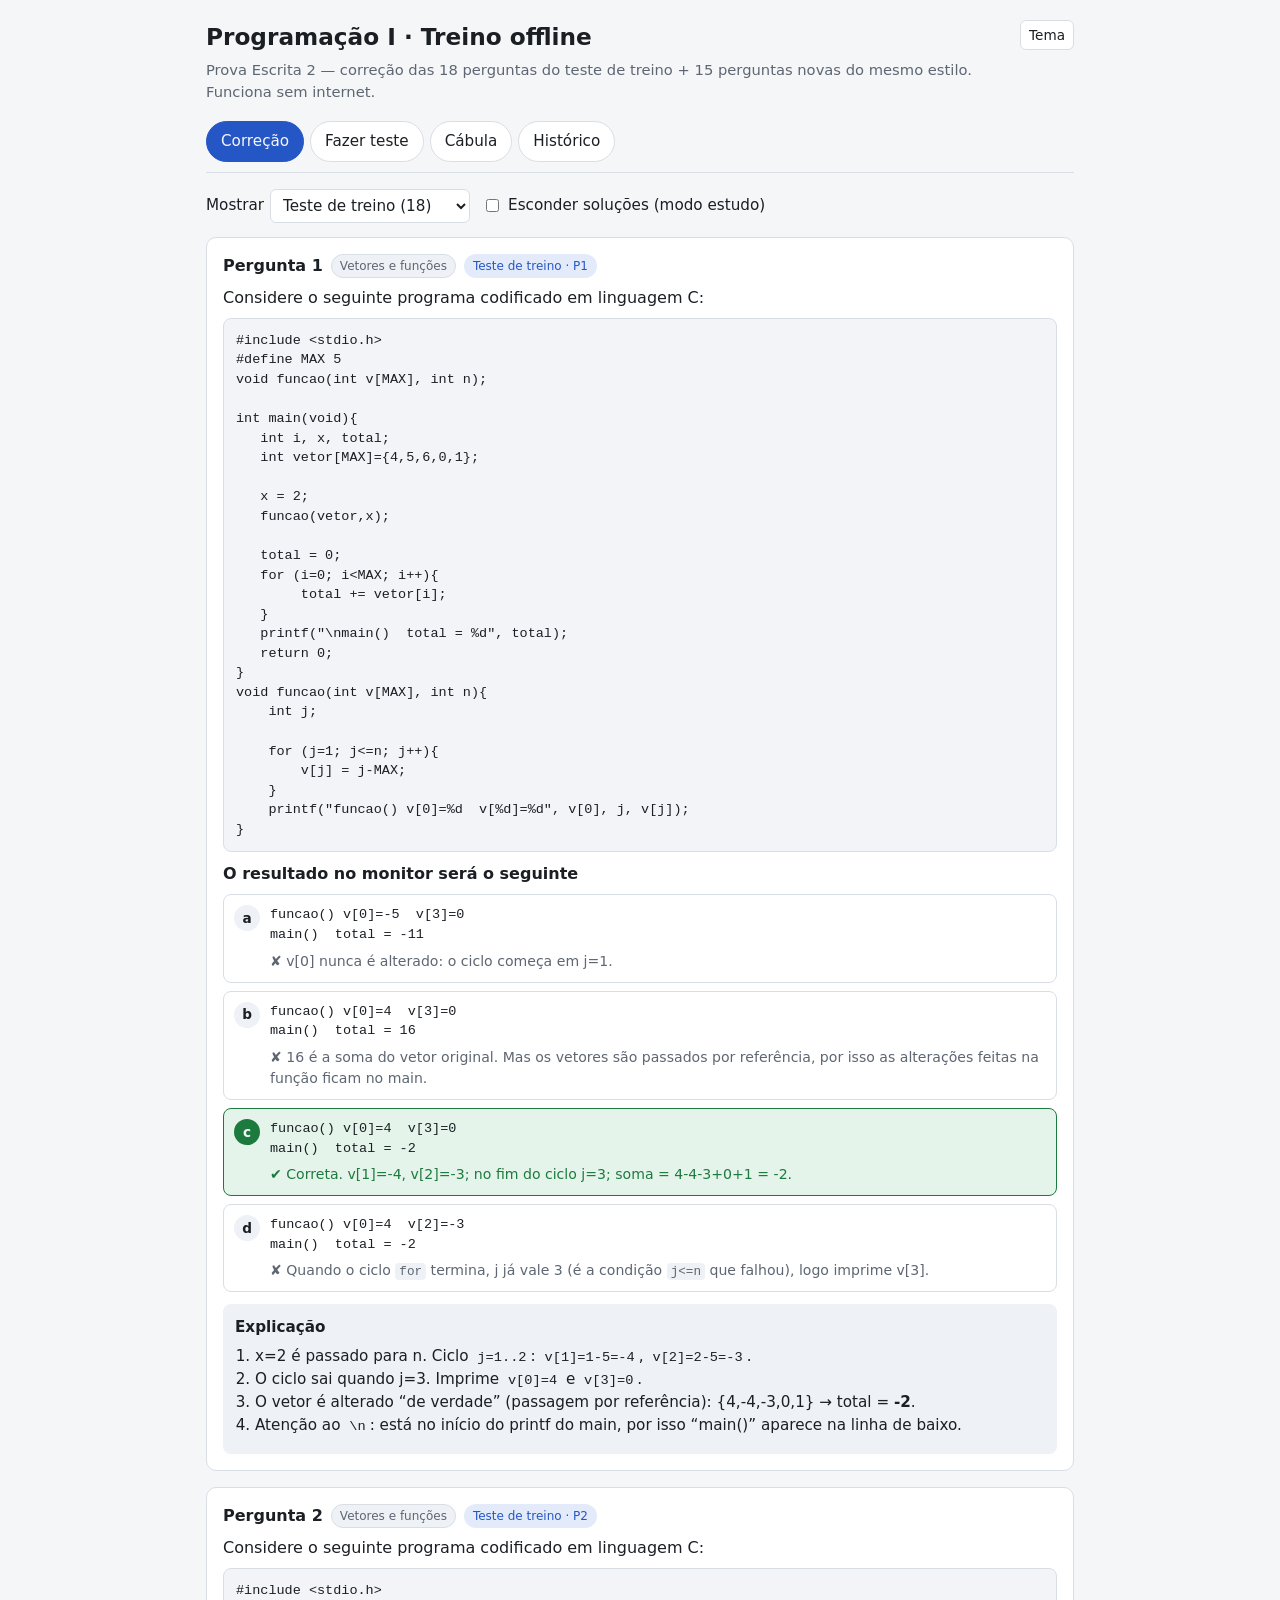
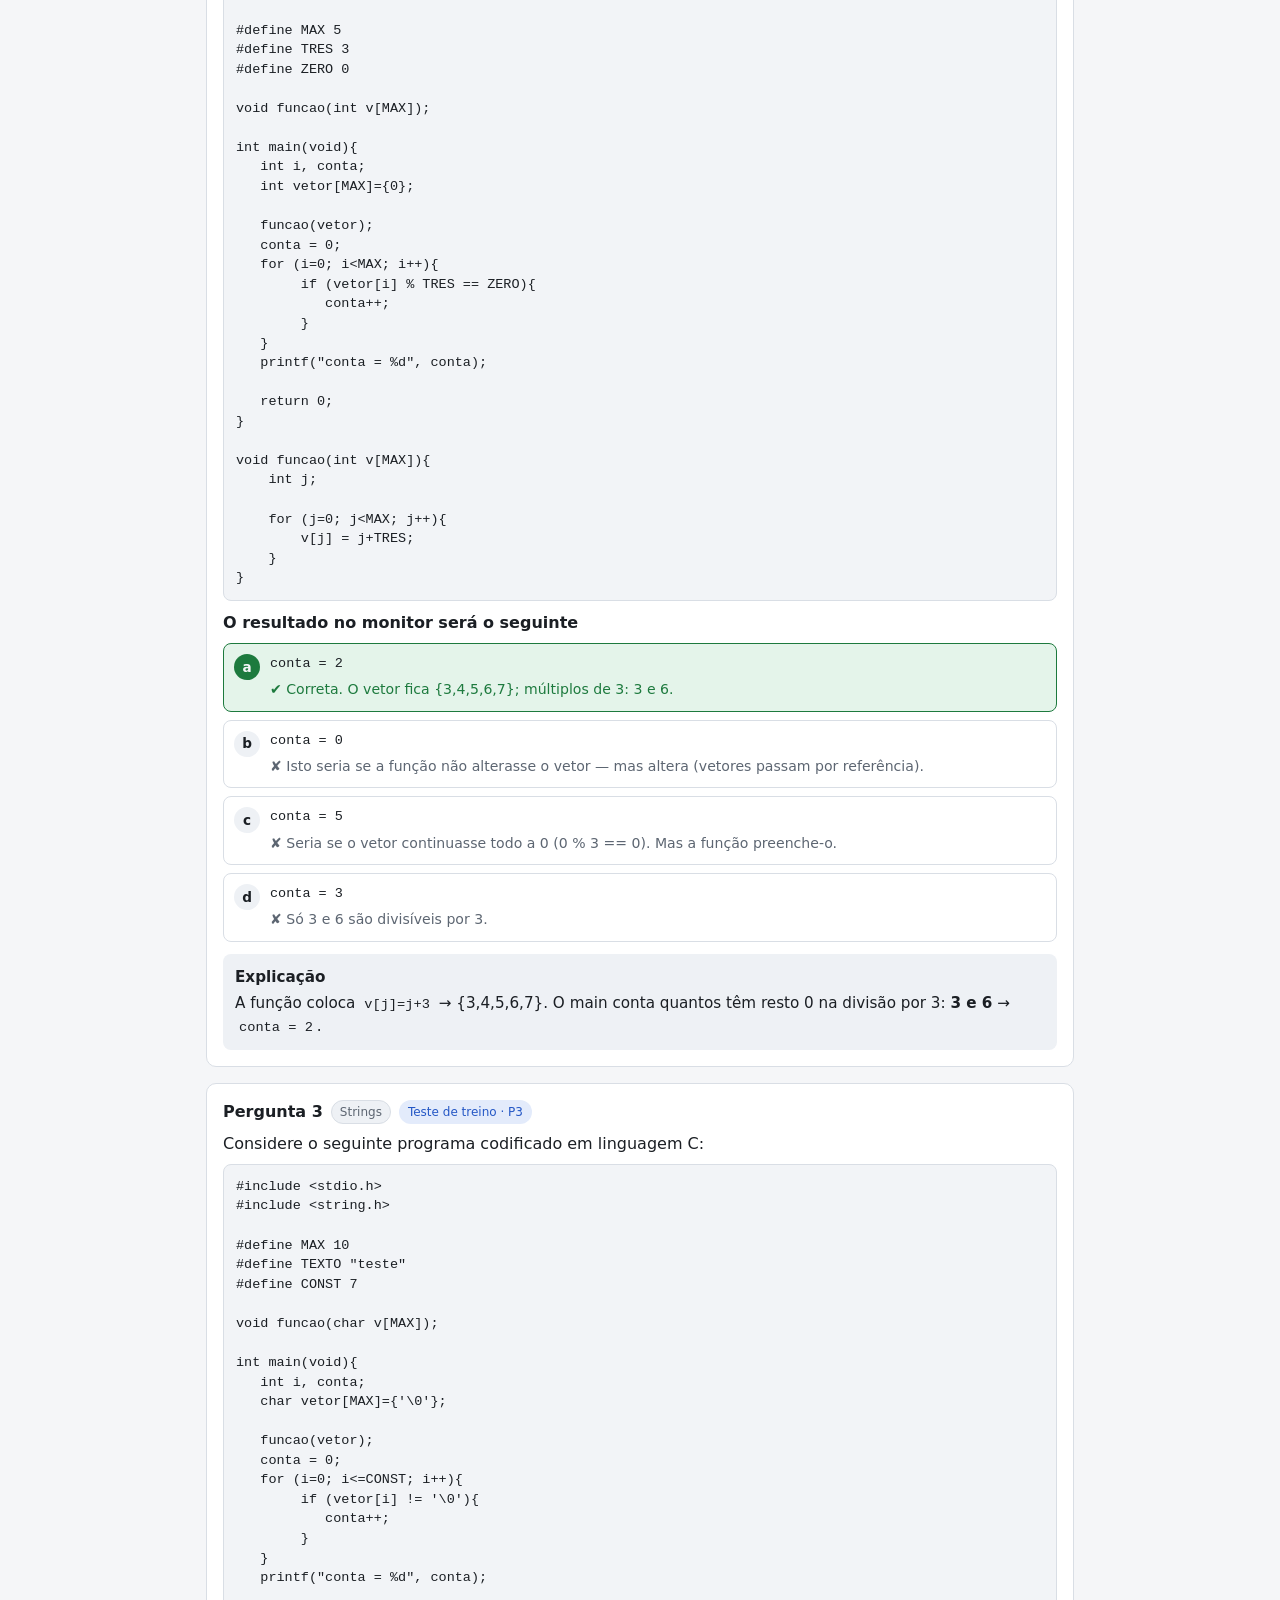
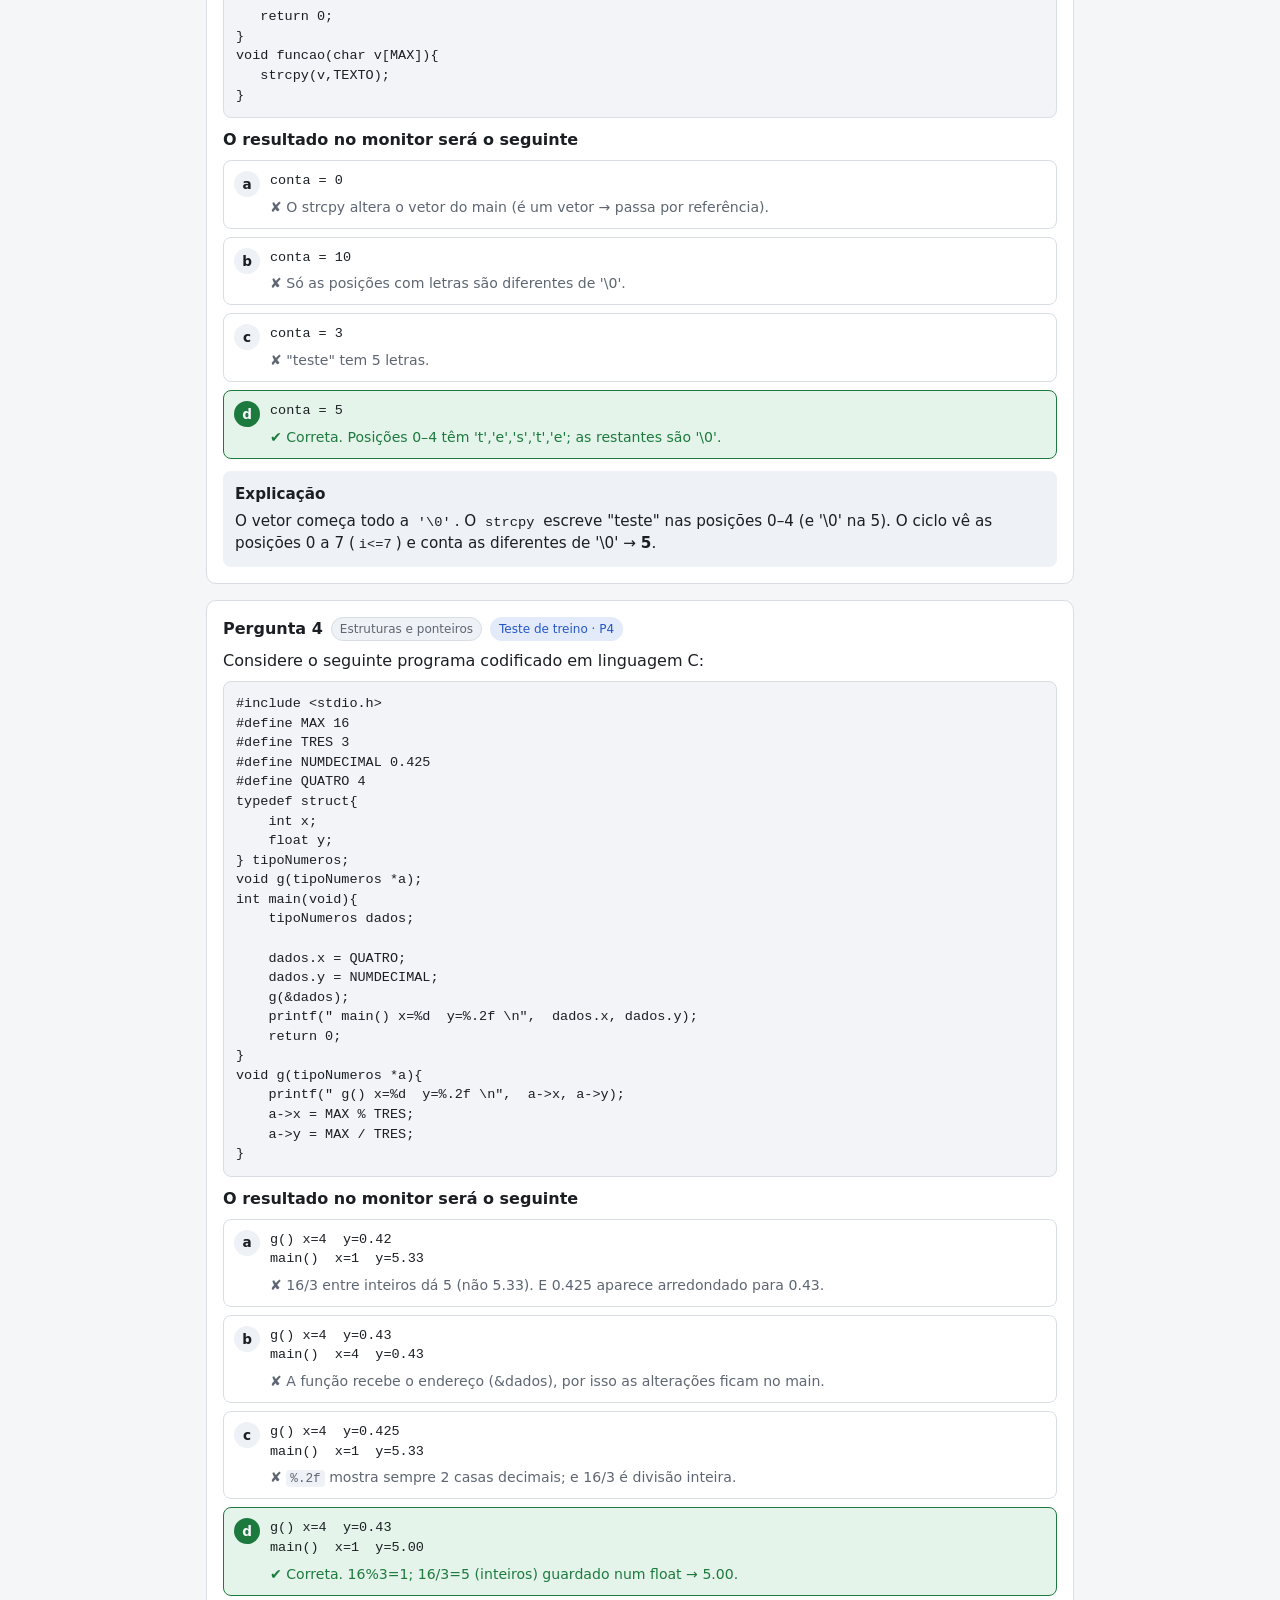
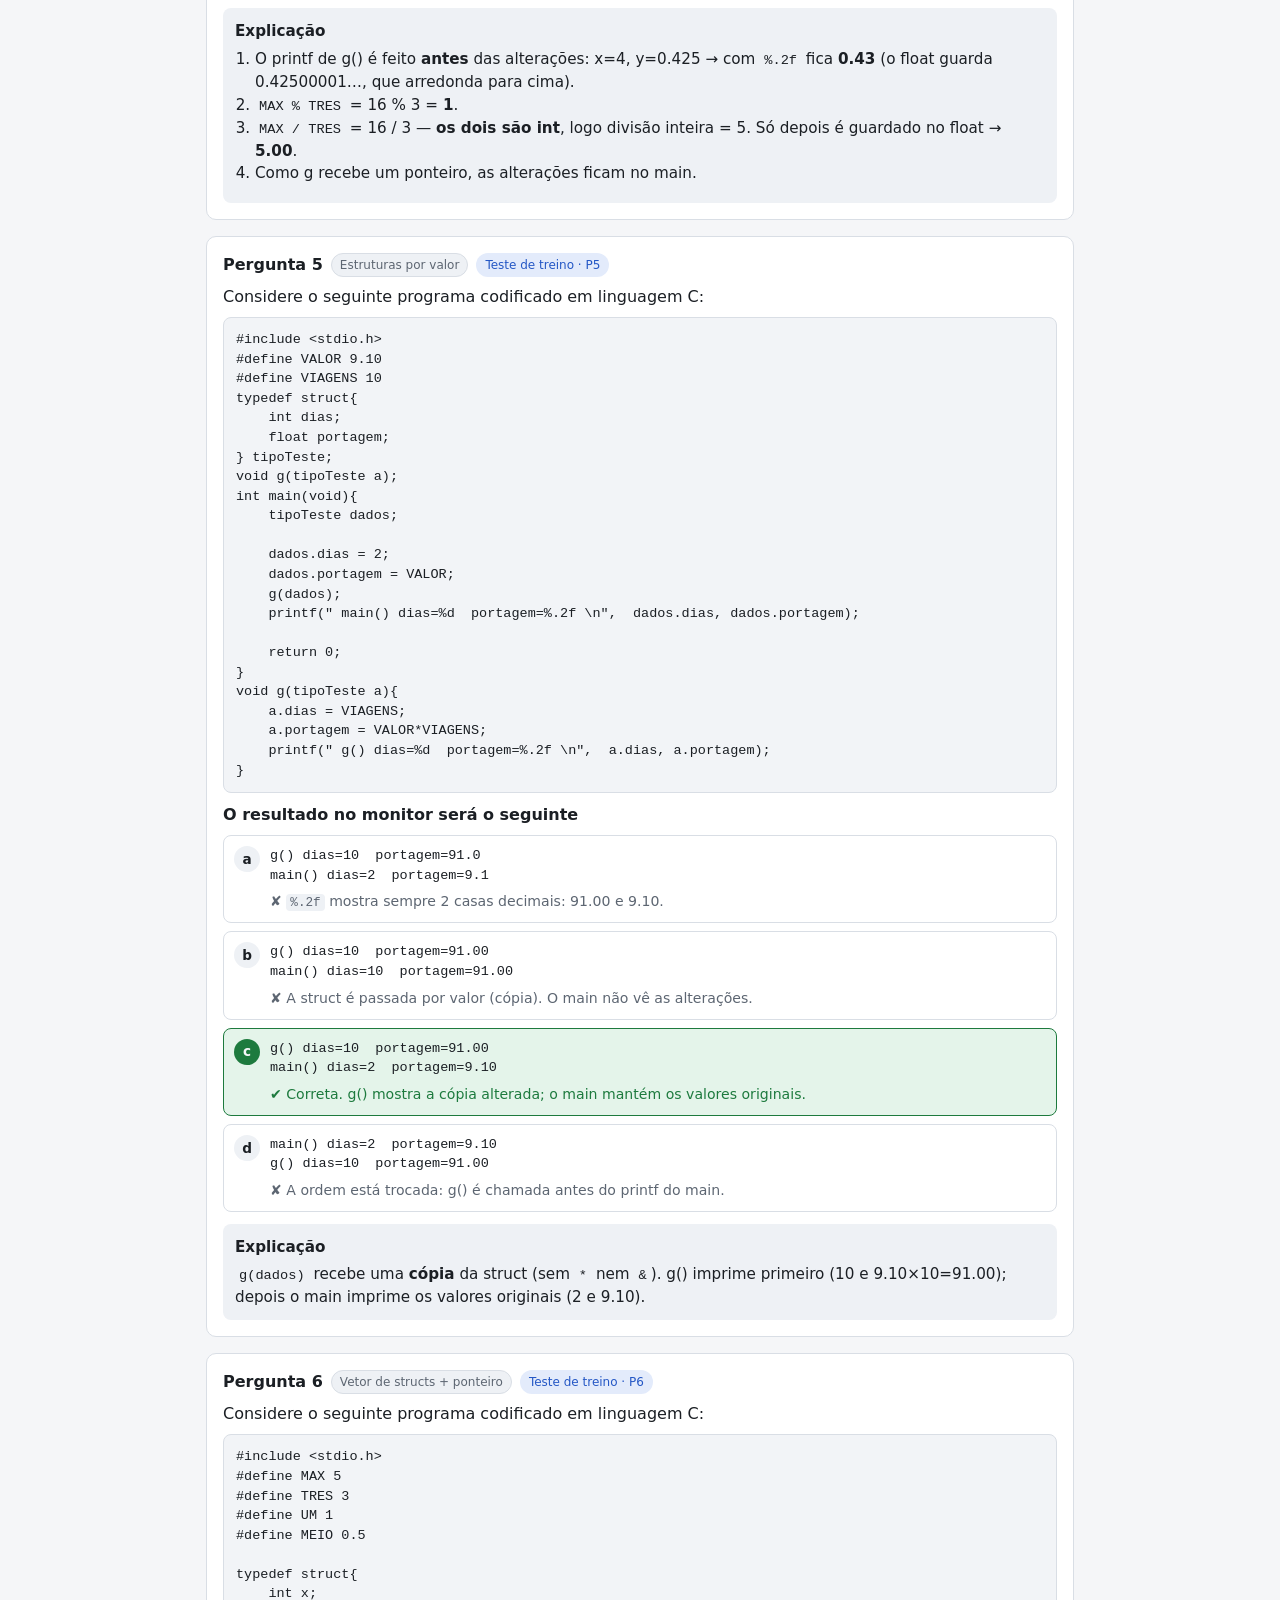
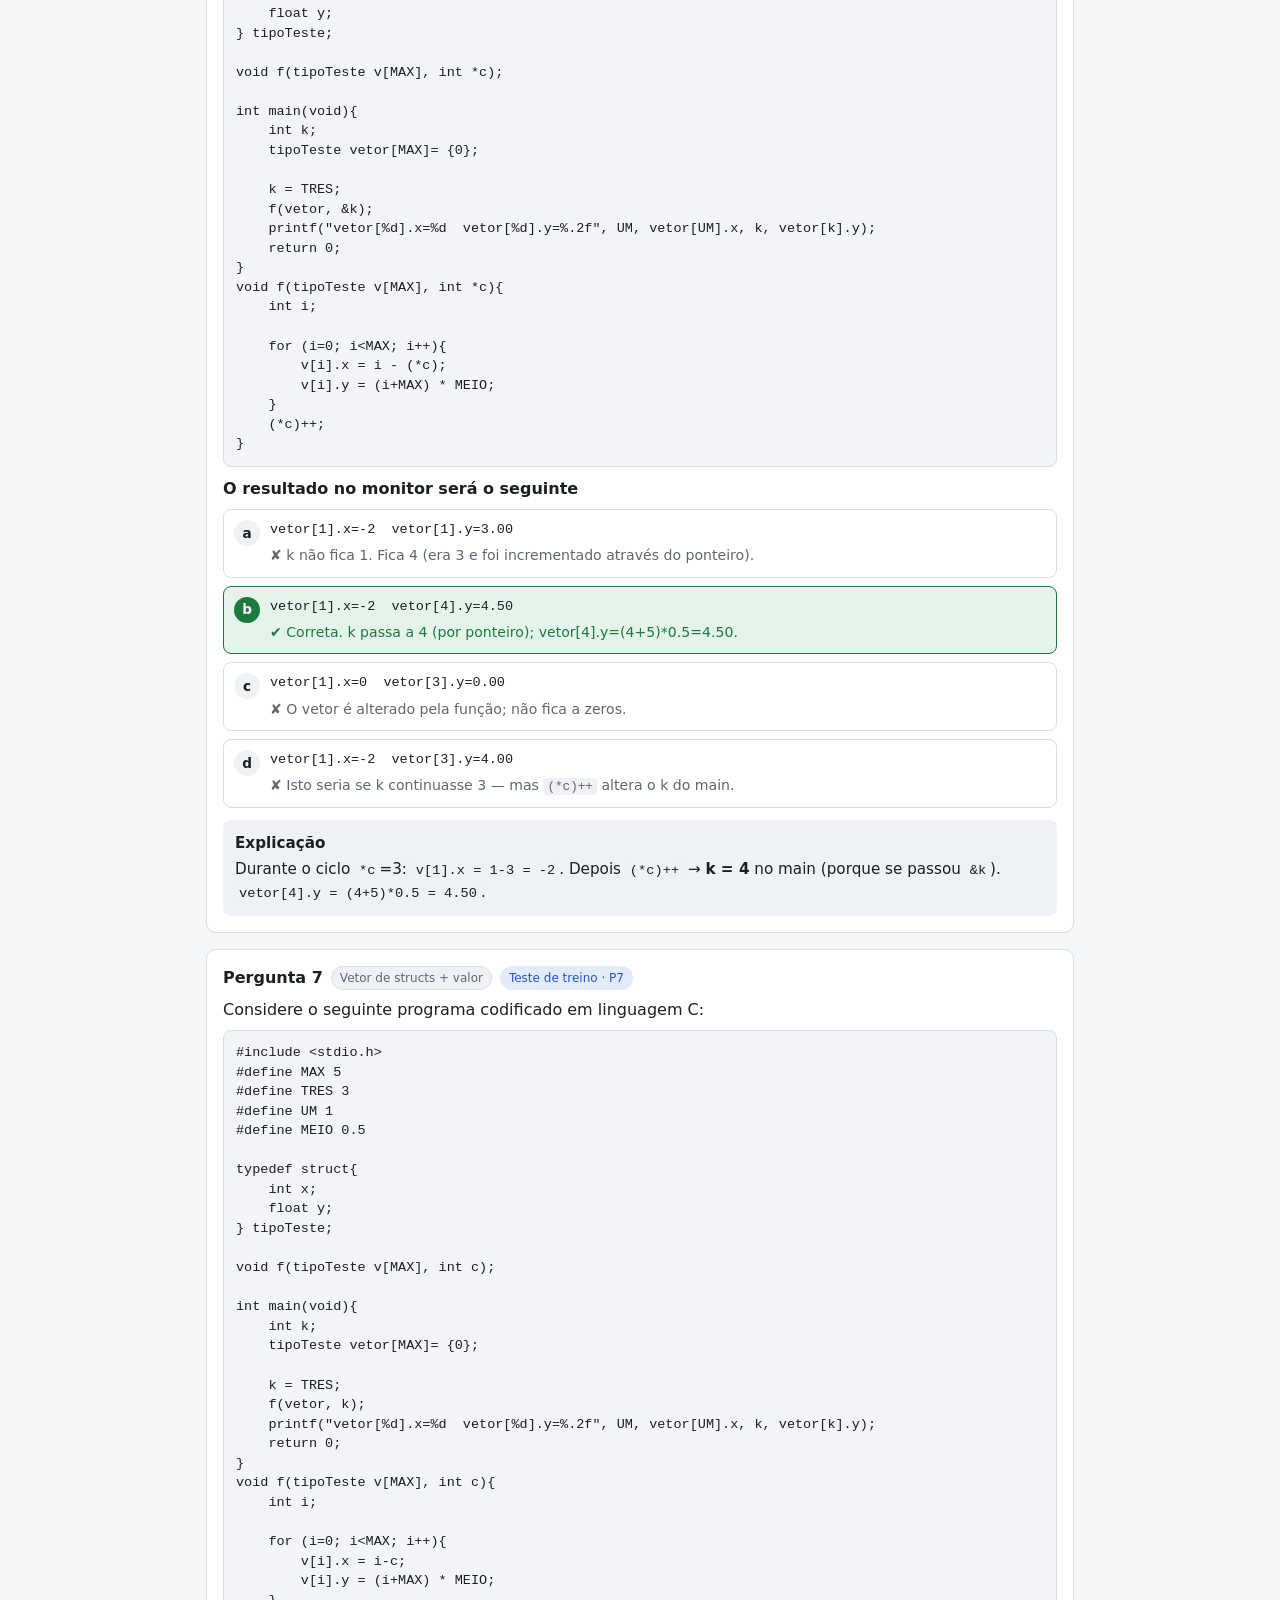
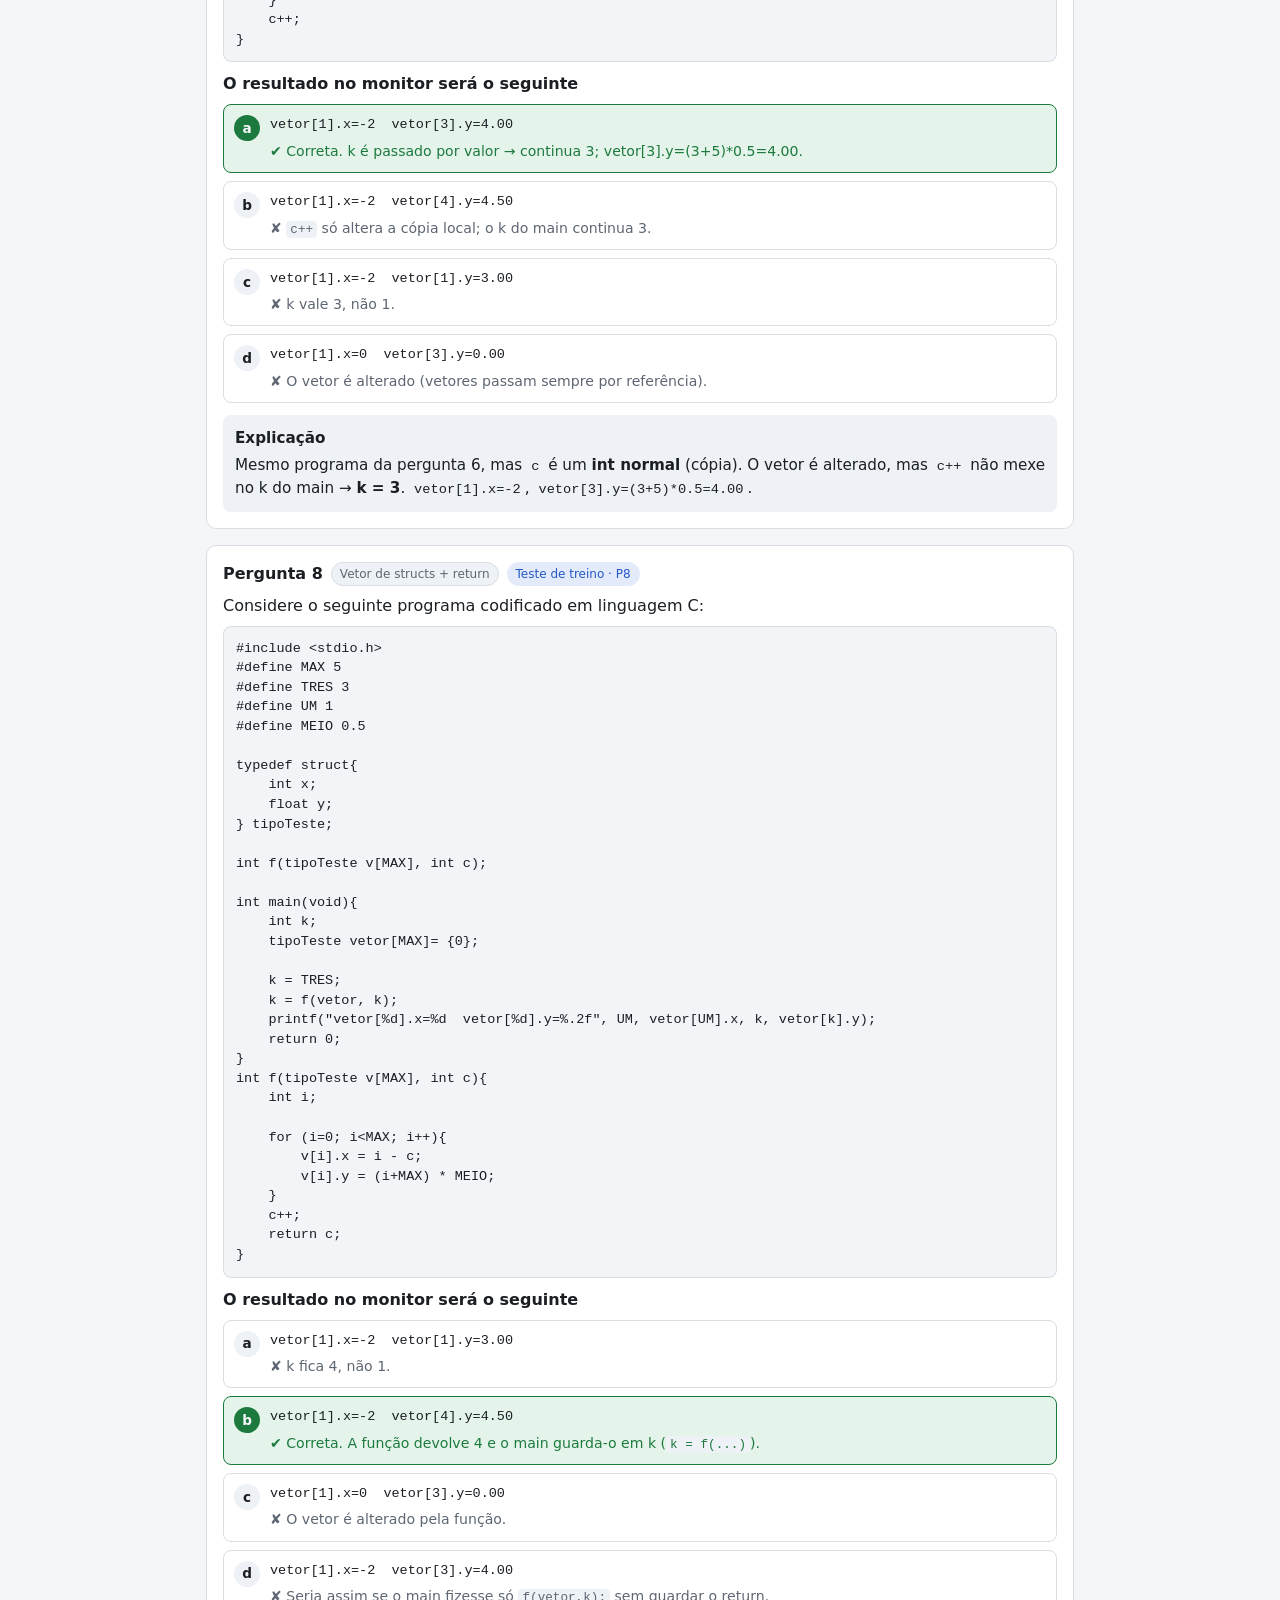
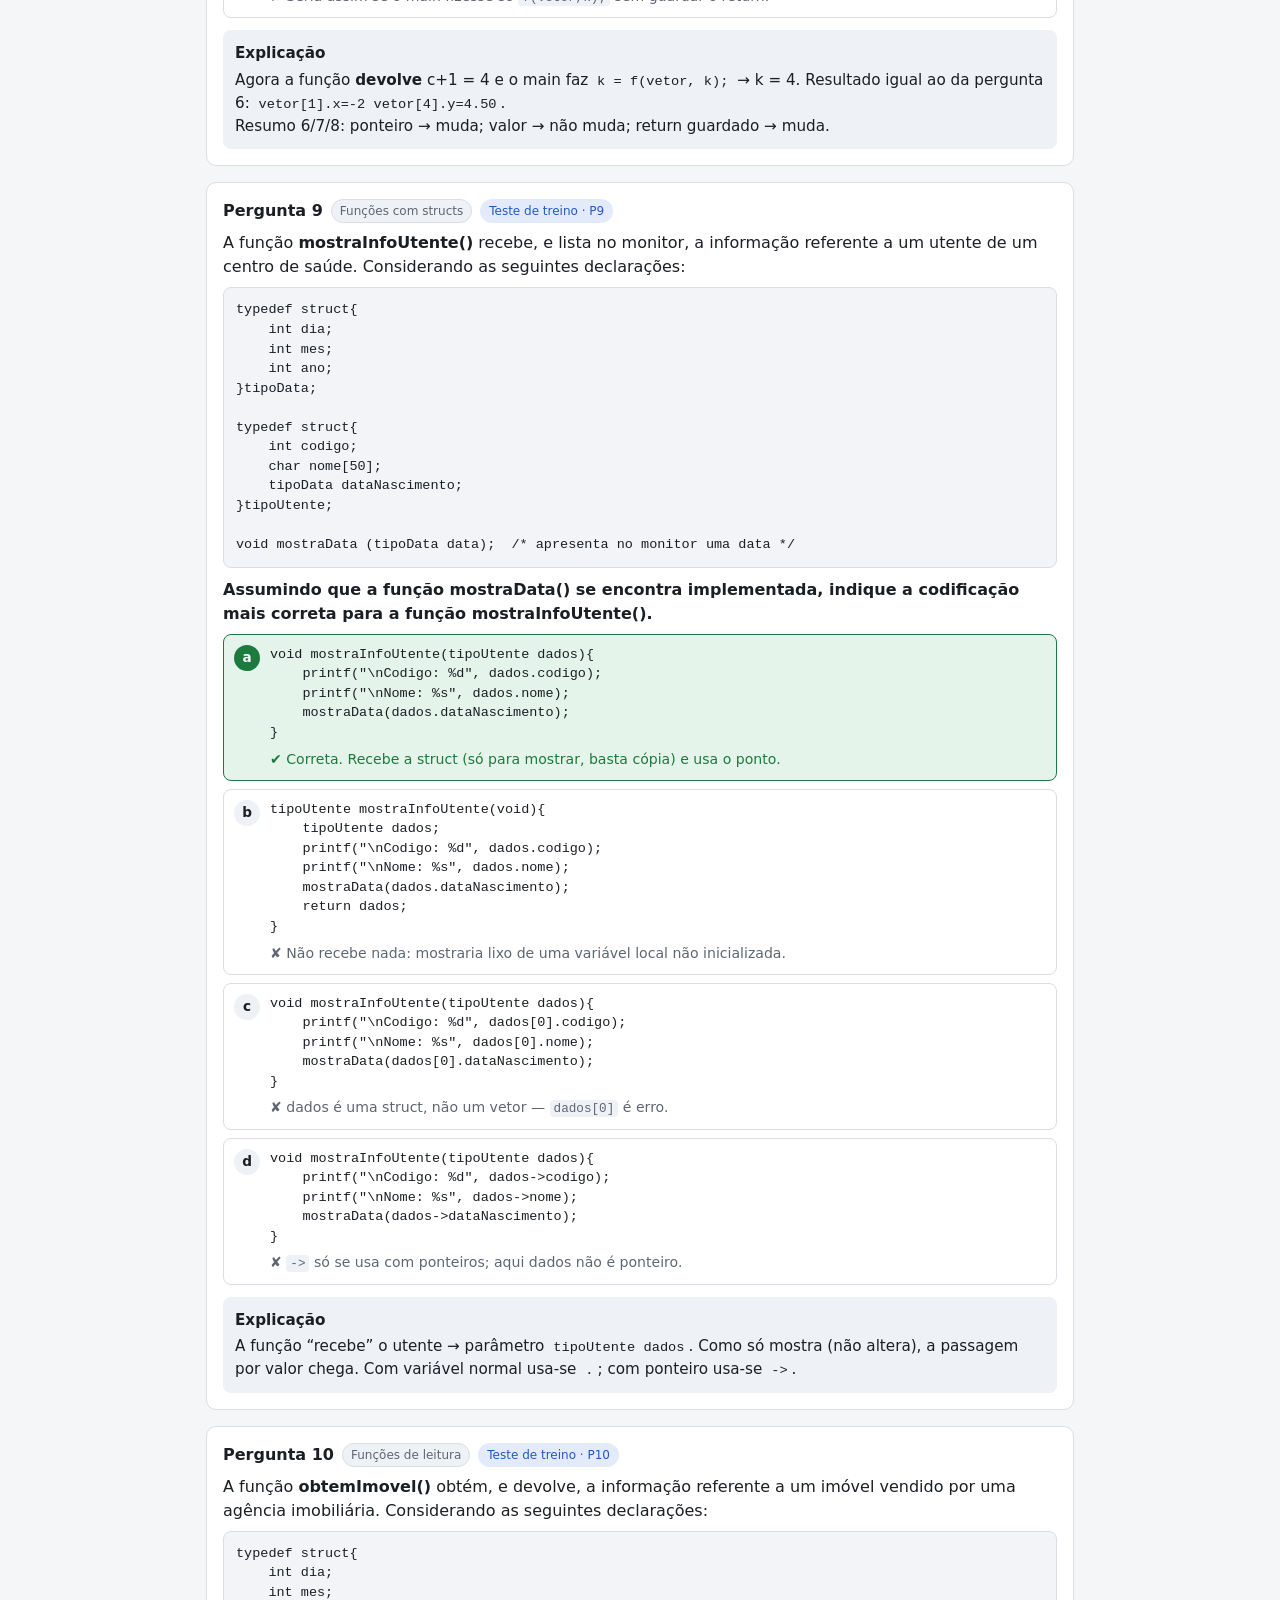
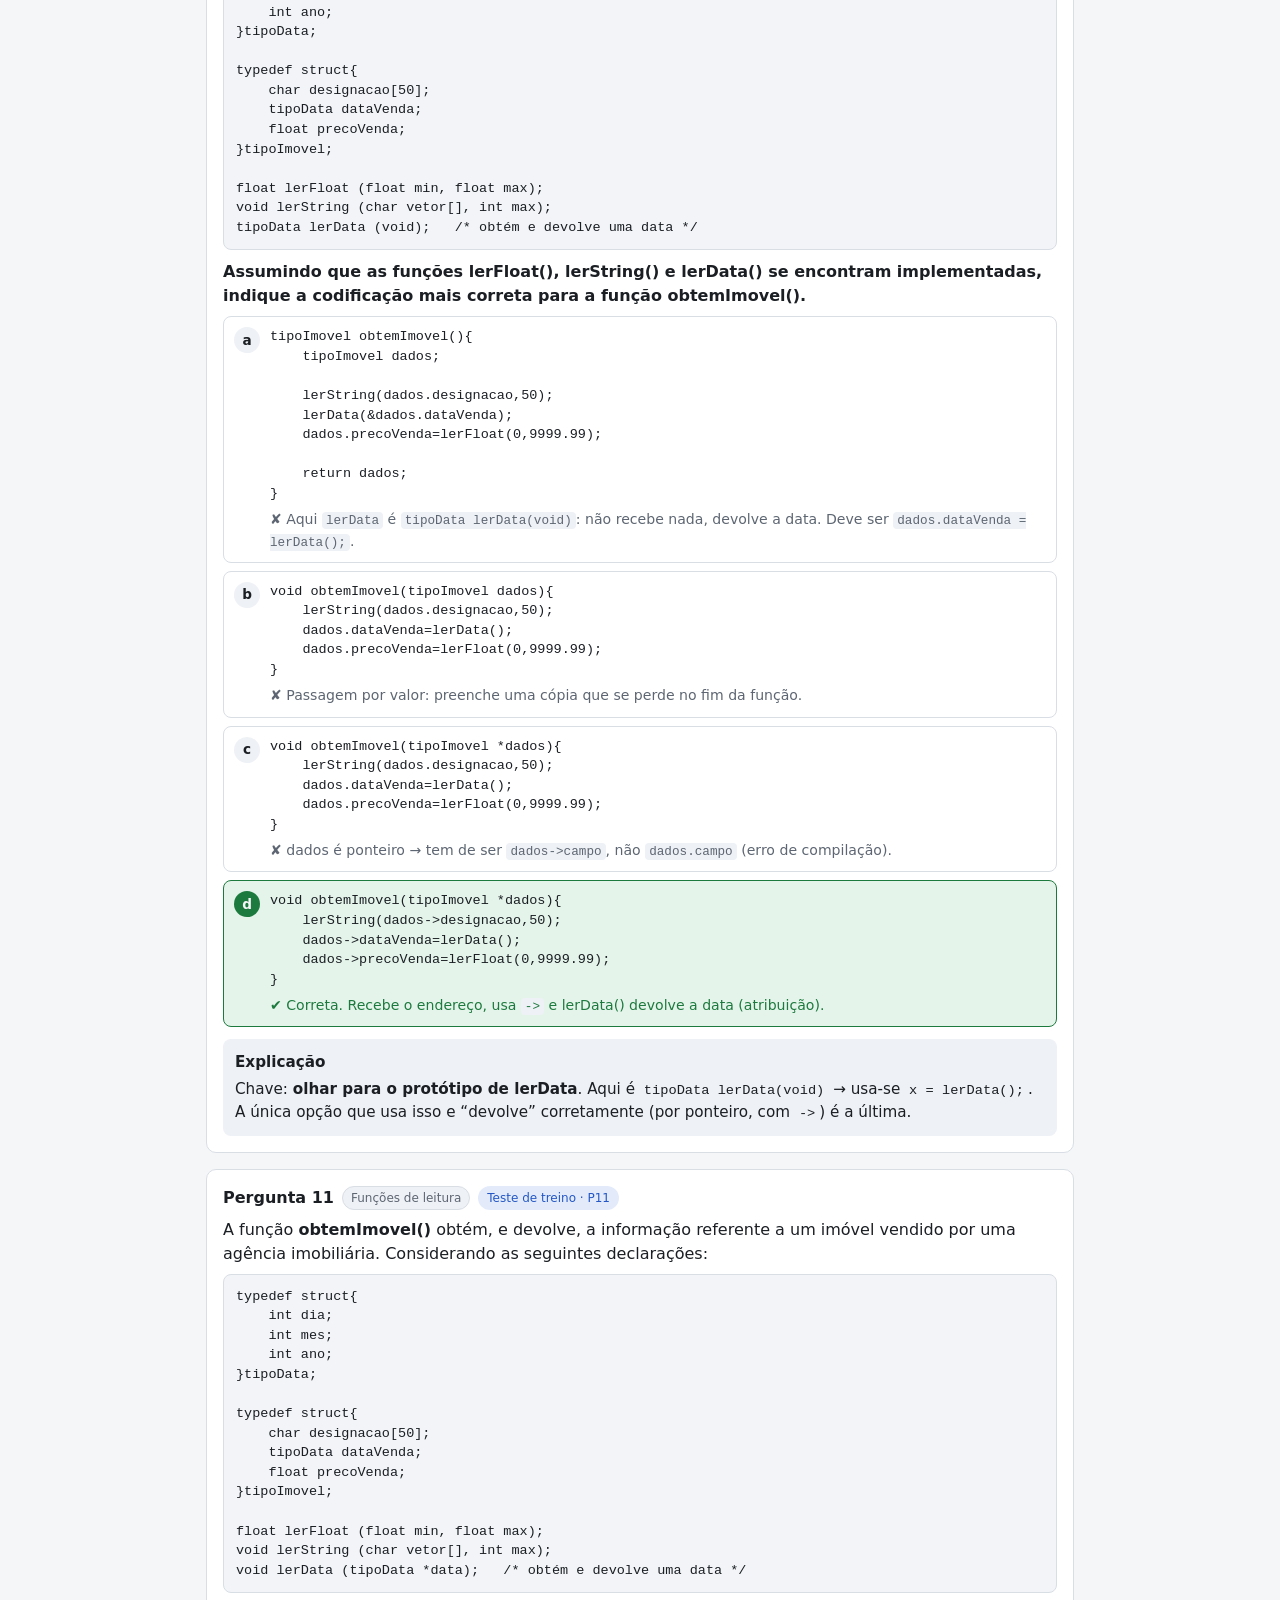
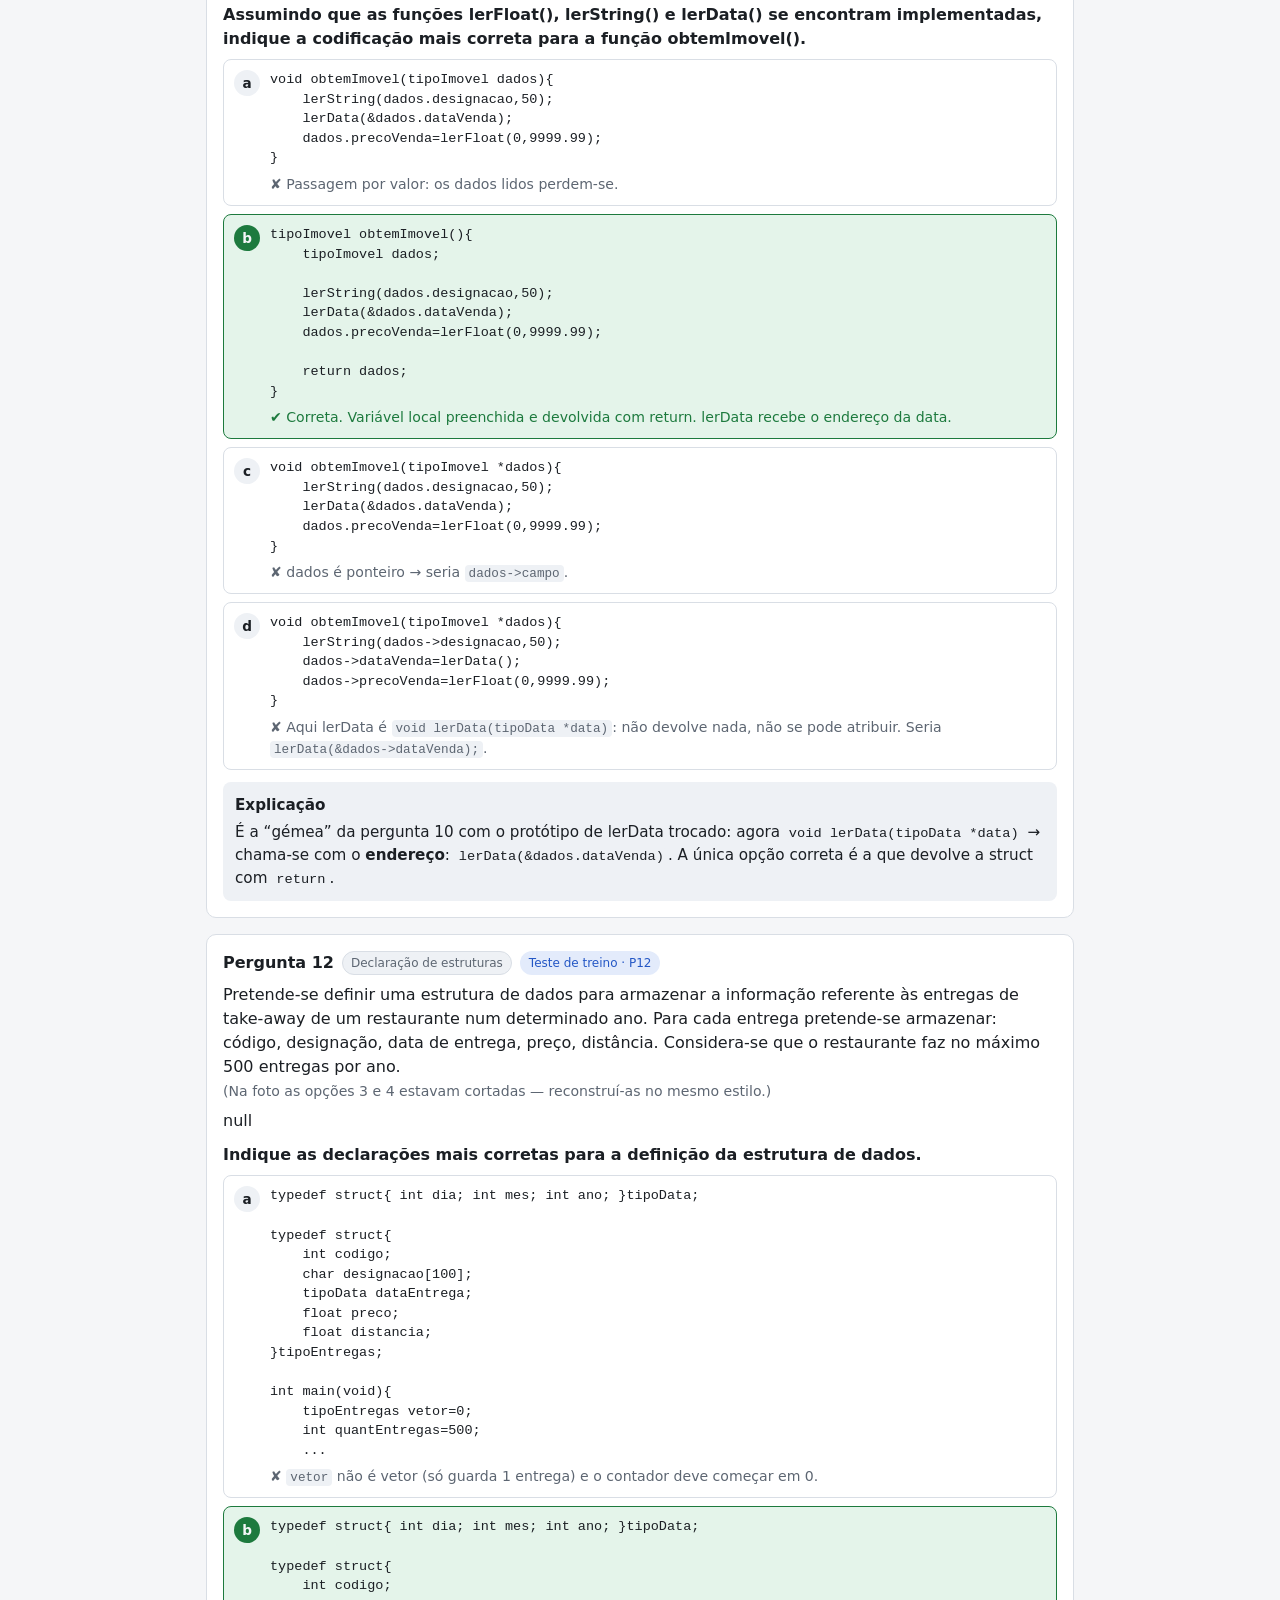
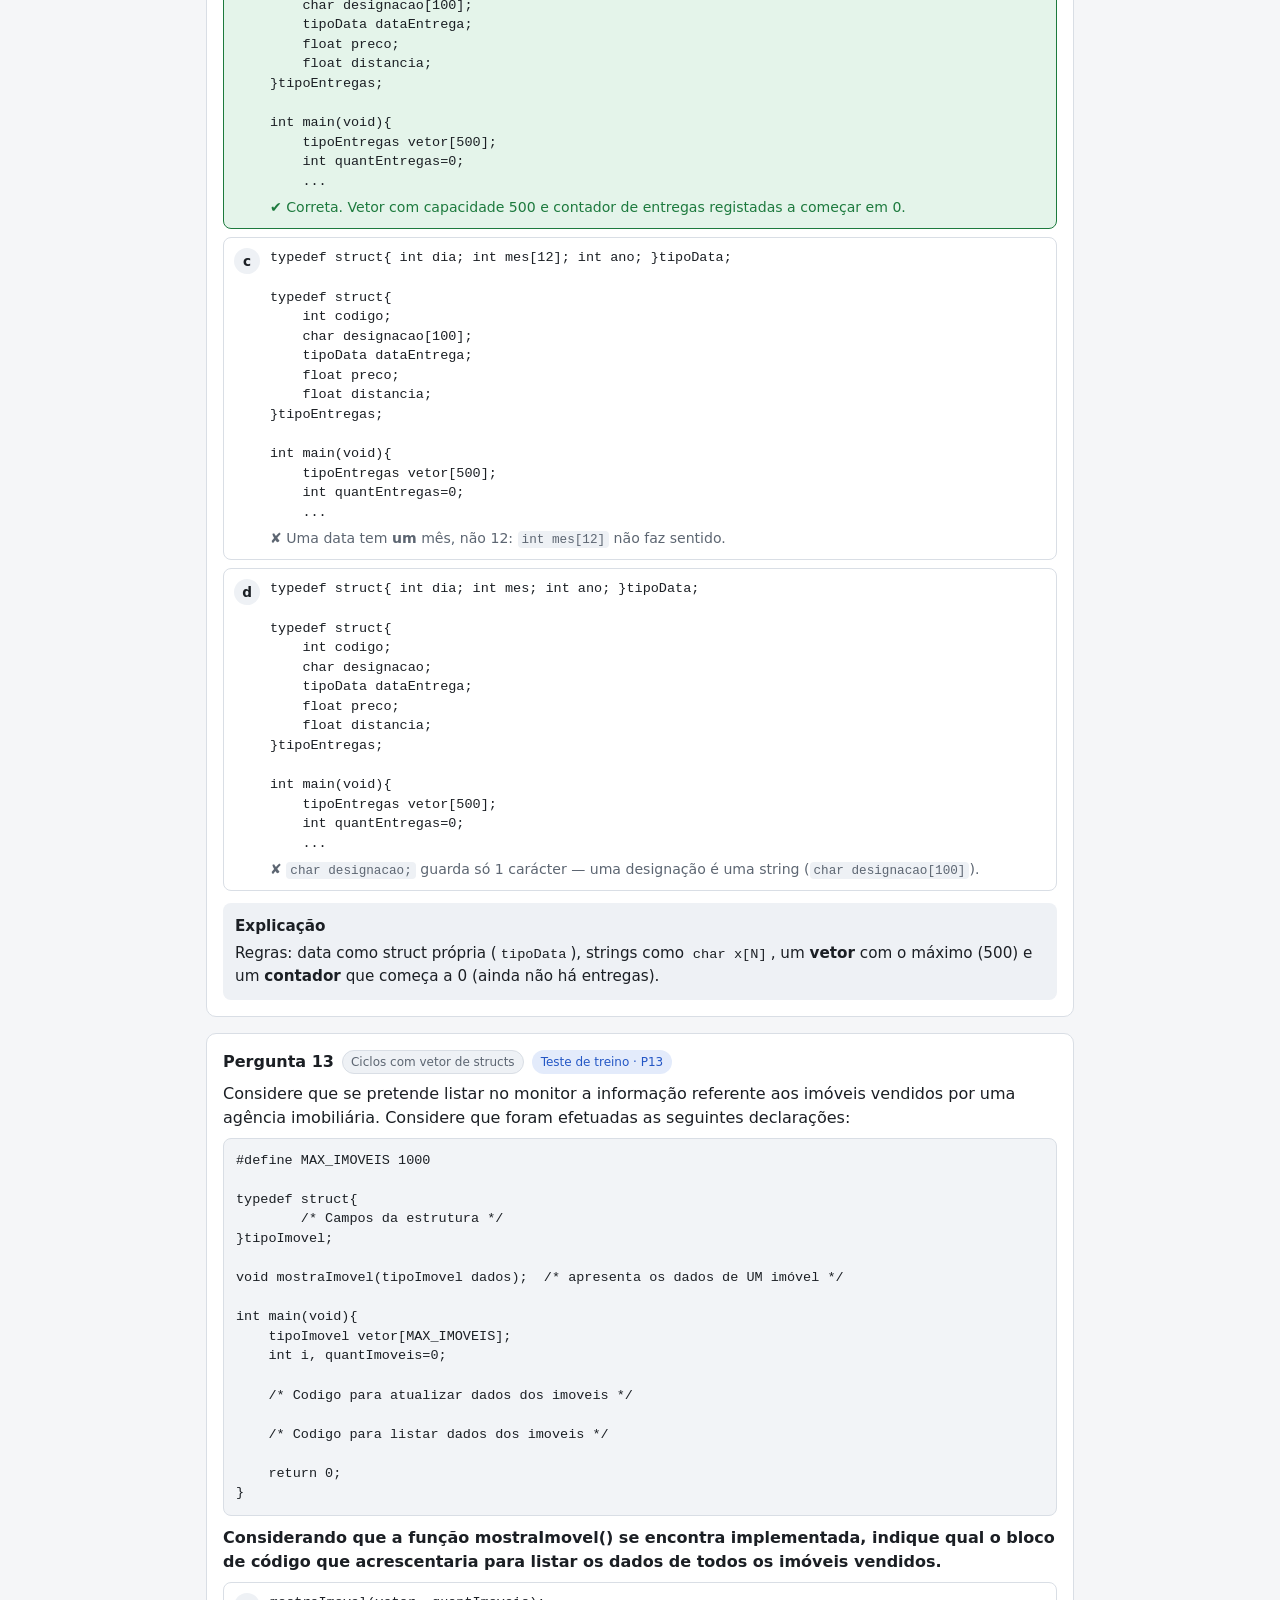
==== commit 76bd2972: "Clarify P14 option and fix contrast of badges/buttons in dark mode Co-Authored-By: Claude Opus 5.5 <" ====
--- a/prog1-treino/index.html
+++ b/prog1-treino/index.html
@@ -35,7 +35,7 @@
 header p{margin:4px 0 0;color:var(--muted);font-size:.92rem}
 .tabs{position:sticky;top:0;z-index:5;background:var(--bg);display:flex;gap:6px;padding:10px 0;border-bottom:1px solid var(--border);overflow-x:auto}
 .tabs button{flex:0 0 auto;border:1px solid var(--border);background:var(--surface);color:var(--text);padding:8px 14px;border-radius:999px;font:inherit;font-size:.95rem;cursor:pointer}
-.tabs button.on{background:var(--accent);border-color:var(--accent);color:#fff}
+.tabs button.on{background:var(--accent);border-color:var(--accent);color:var(--bg)}
 section.tab{display:none;padding-top:16px}
 section.tab.on{display:block}
 .card{background:var(--surface);border:1px solid var(--border);border-radius:var(--radius);padding:16px;margin:0 0 16px}
@@ -54,14 +54,14 @@
 .opt .letter{flex:0 0 26px;height:26px;border-radius:50%;display:grid;place-items:center;background:var(--surface2);font-weight:700;font-size:.85rem}
 .optbody{min-width:0;flex:1}
 .opt.ok{border-color:var(--ok);background:var(--ok-bg)}
-.opt.ok .letter{background:var(--ok);color:#fff}
+.opt.ok .letter{background:var(--ok);color:var(--bg)}
 .opt.bad .why{color:var(--muted)}
 .opt.chosen-bad{border-color:var(--bad);background:var(--bad-bg)}
-.opt.chosen-bad .letter{background:var(--bad);color:#fff}
+.opt.chosen-bad .letter{background:var(--bad);color:var(--bg)}
 .why{font-size:.88rem;margin-top:6px}
 .opt.ok .why{color:var(--ok)}
 .tag{display:inline-block;font-size:.72rem;font-weight:700;padding:1px 6px;border-radius:4px;margin-left:6px;vertical-align:middle}
-.tag.mine{background:var(--accent);color:#fff}
+.tag.mine{background:var(--accent);color:var(--bg)}
 .exp{margin-top:12px;padding:12px;border-radius:8px;background:var(--surface2);font-size:.95rem}
 .exp strong:first-child{display:block;margin-bottom:4px}
 .exp ul,.exp ol{margin:6px 0;padding-left:20px}
@@ -73,7 +73,7 @@
 .toolbar{display:flex;flex-wrap:wrap;gap:12px;align-items:center;margin-bottom:14px}
 .toolbar label{display:flex;gap:6px;align-items:center;font-size:.95rem}
 select,input[type=number]{font:inherit;padding:6px 8px;border-radius:6px;border:1px solid var(--border);background:var(--surface);color:var(--text)}
-.btn{font:inherit;border:1px solid var(--accent);background:var(--accent);color:#fff;padding:9px 16px;border-radius:8px;cursor:pointer}
+.btn{font:inherit;border:1px solid var(--accent);background:var(--accent);color:var(--bg);padding:9px 16px;border-radius:8px;cursor:pointer}
 .btn.ghost{background:transparent;color:var(--accent)}
 .btn.danger{border-color:var(--bad);background:transparent;color:var(--bad)}
 .btn:disabled{opacity:.45;cursor:default}
@@ -797,7 +797,7 @@
     [C`quantImoveis=lerInteiro(1,MAX_IMOVEIS);
 for (i=0; i<quantImoveis; i++){
     obtemImovel(&vetor[i]);
-}`, false, C`obtemImovel é <code>(void)</code> — não recebe argumentos; devolve o imóvel.`],
+}`, false, C`Aqui obtemImovel é <code>tipoImovel obtemImovel(void)</code>: não recebe nada e <b>devolve</b> o imóvel. Esta opção seria a certa na P15, onde o protótipo é <code>void obtemImovel(tipoImovel *dados)</code>.`],
     [C`quantImoveis=lerInteiro(1,MAX_IMOVEIS);
 for (i=0; i<quantImoveis; i++){
     vetor[i]=obtemImovel();
